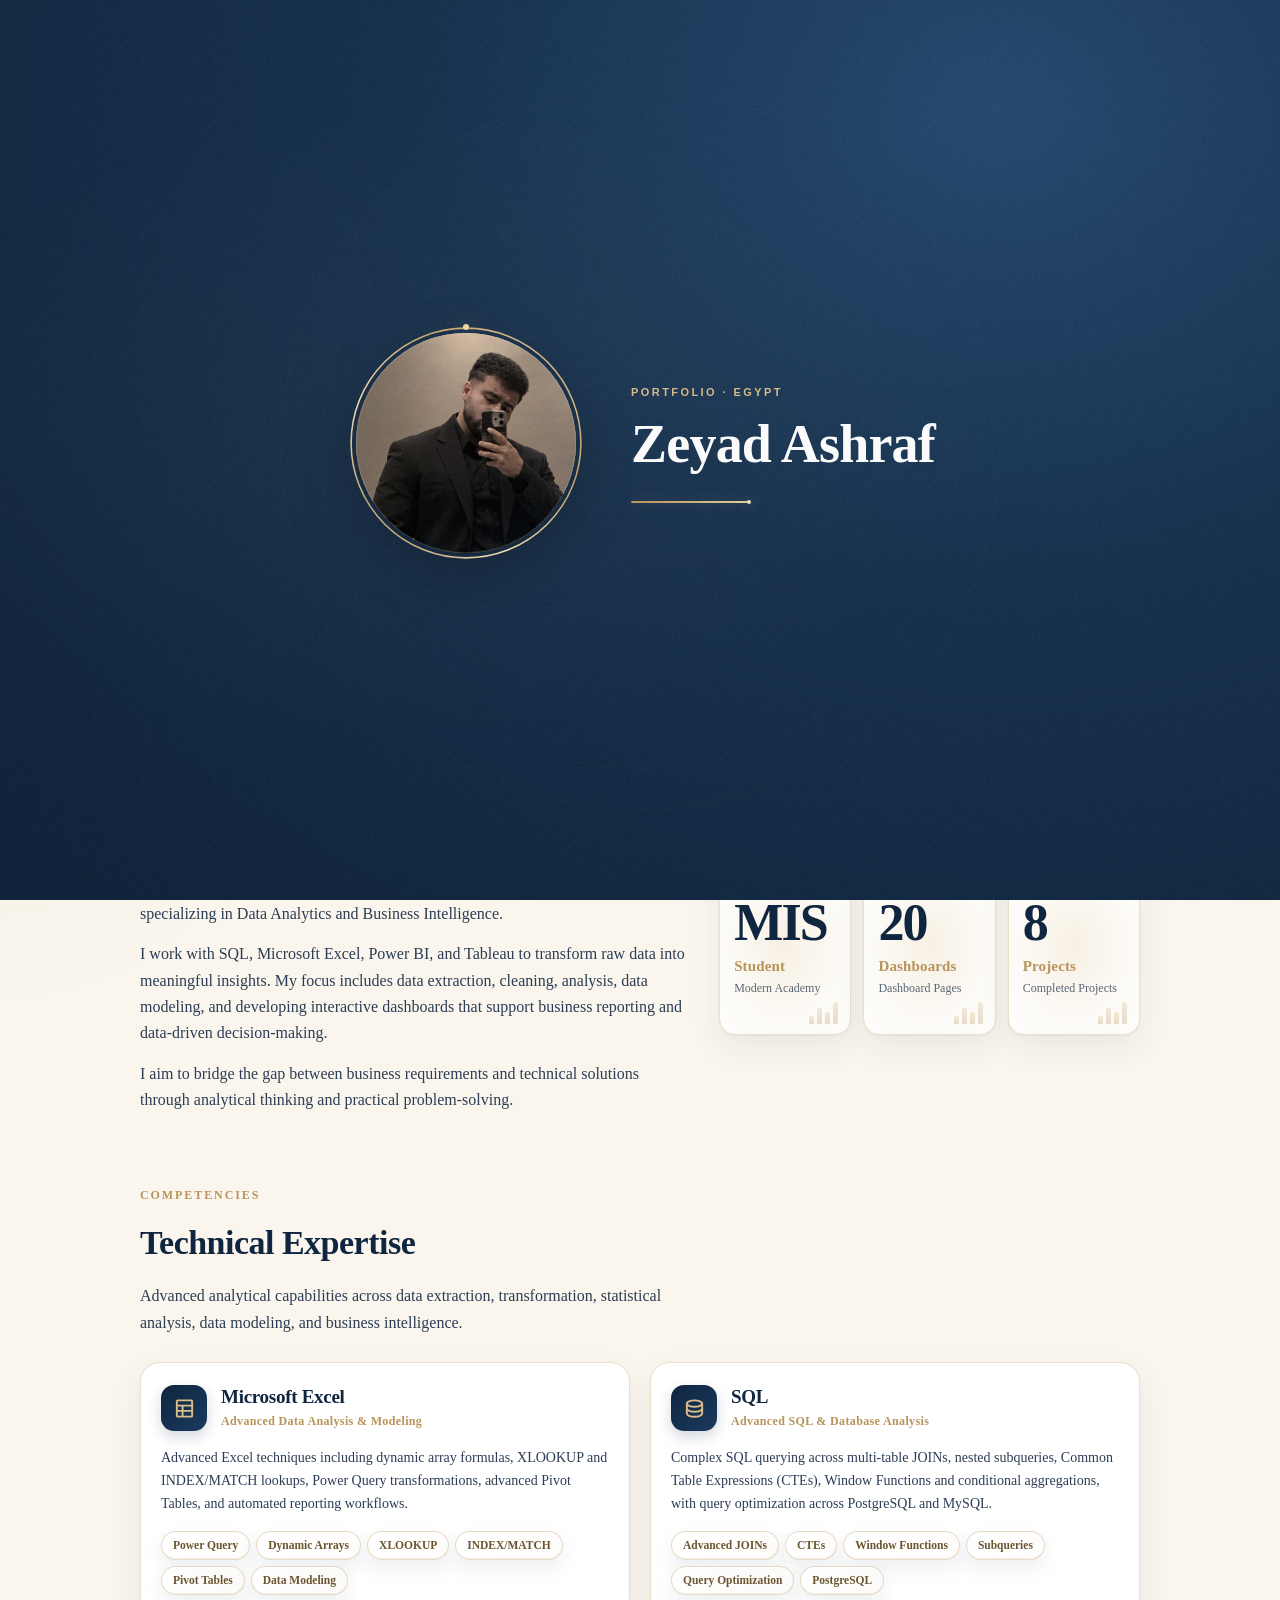
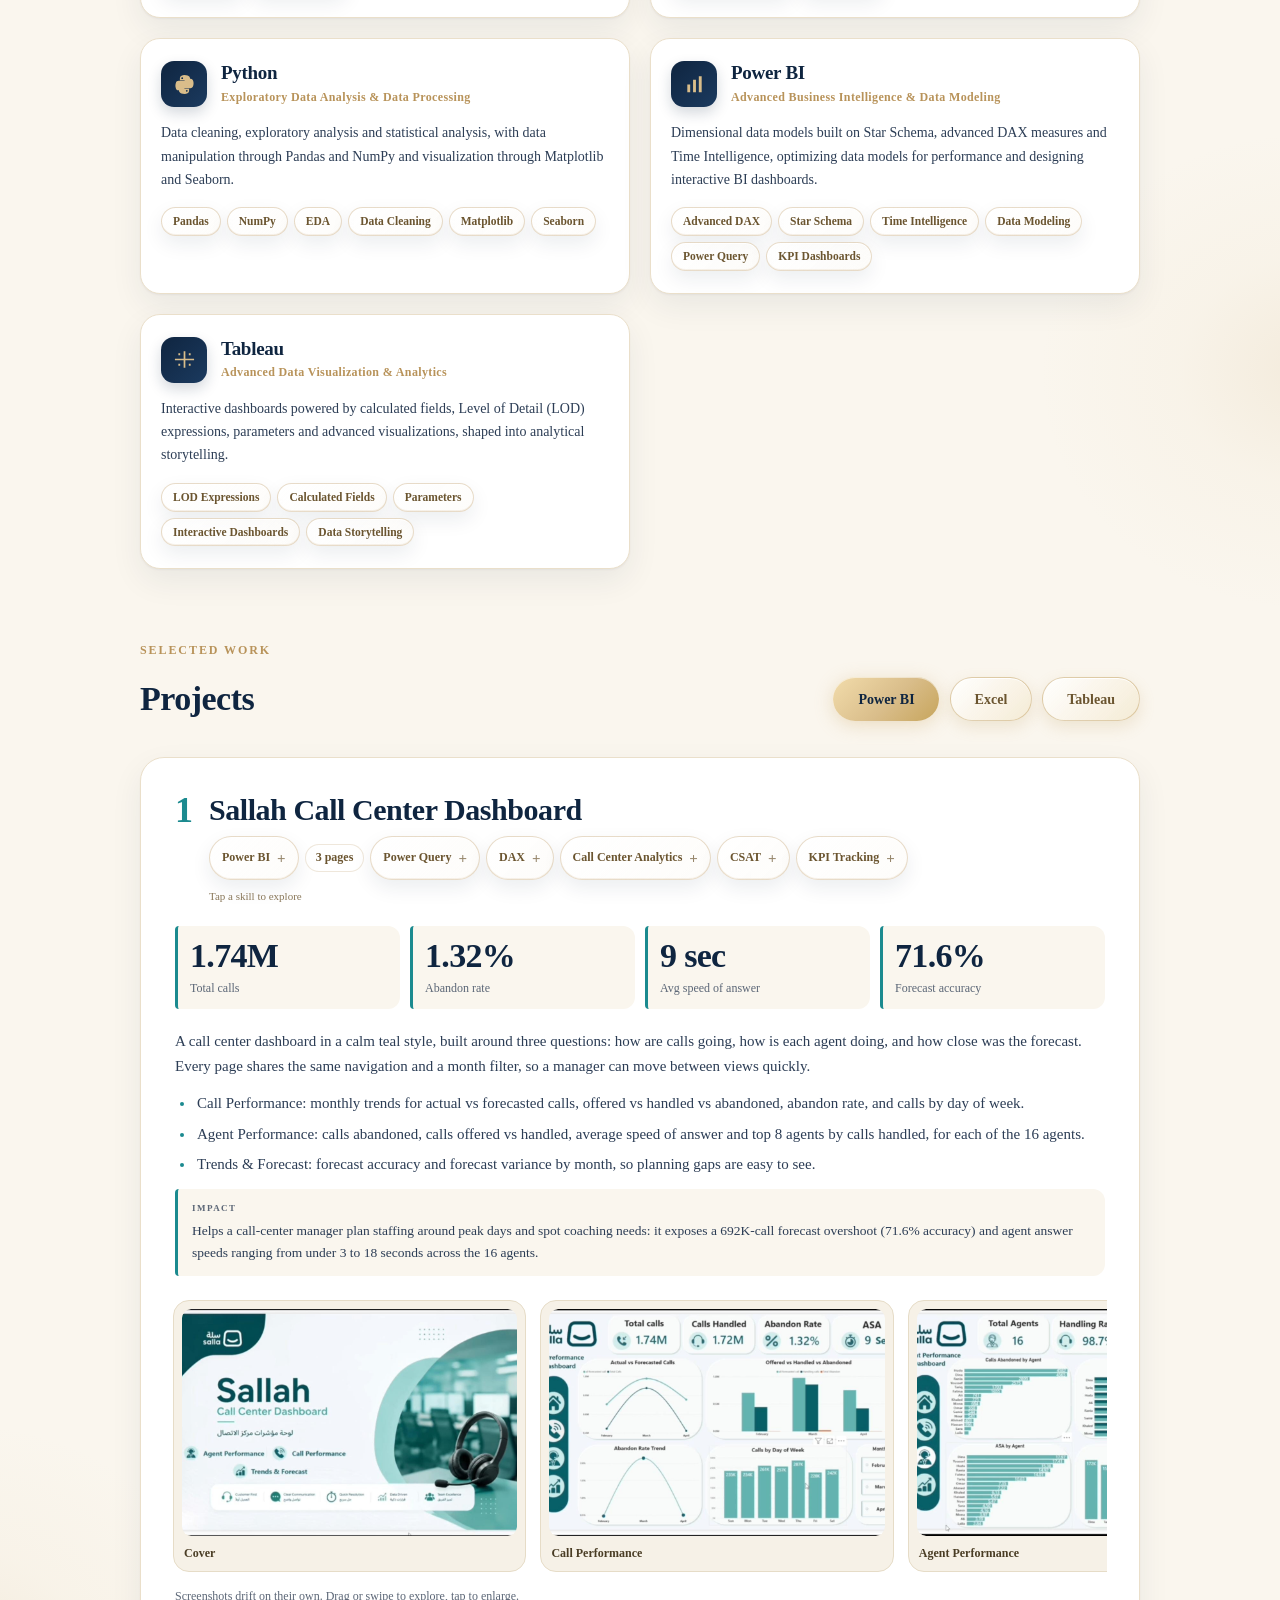
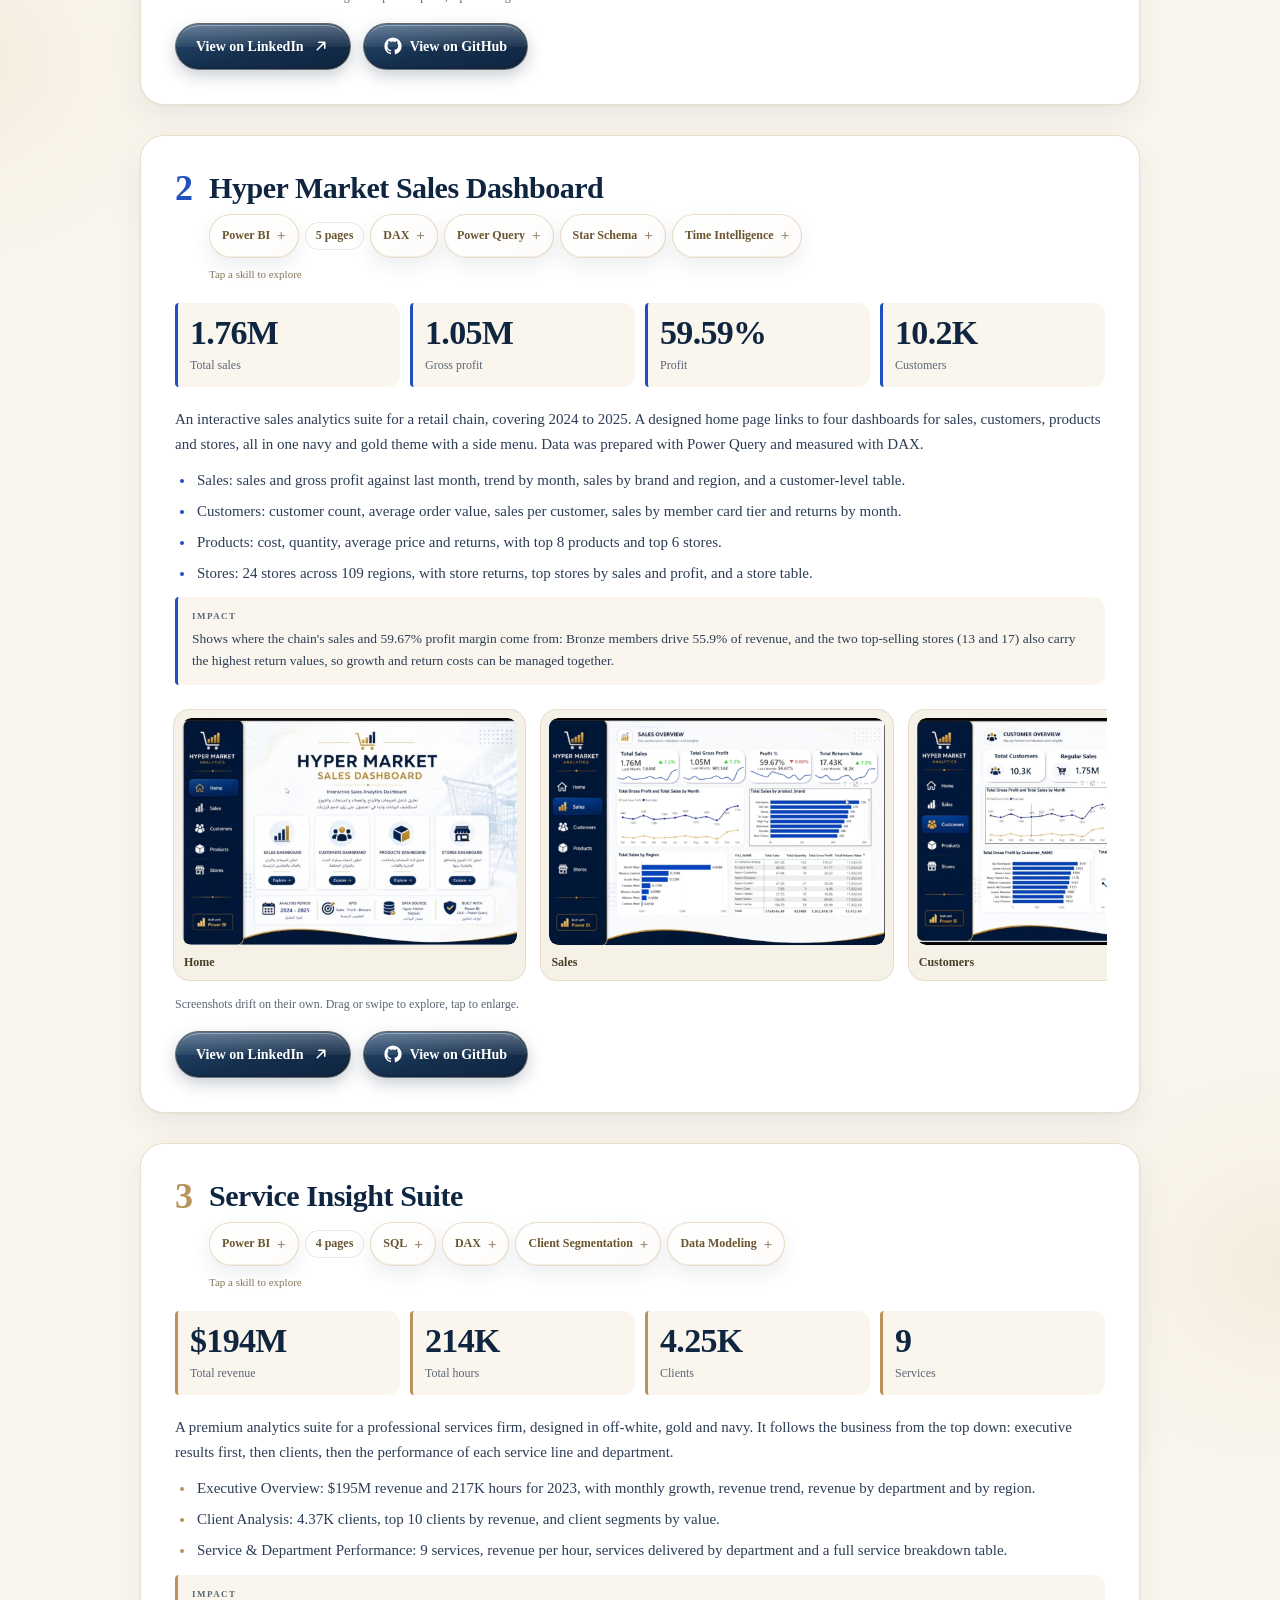
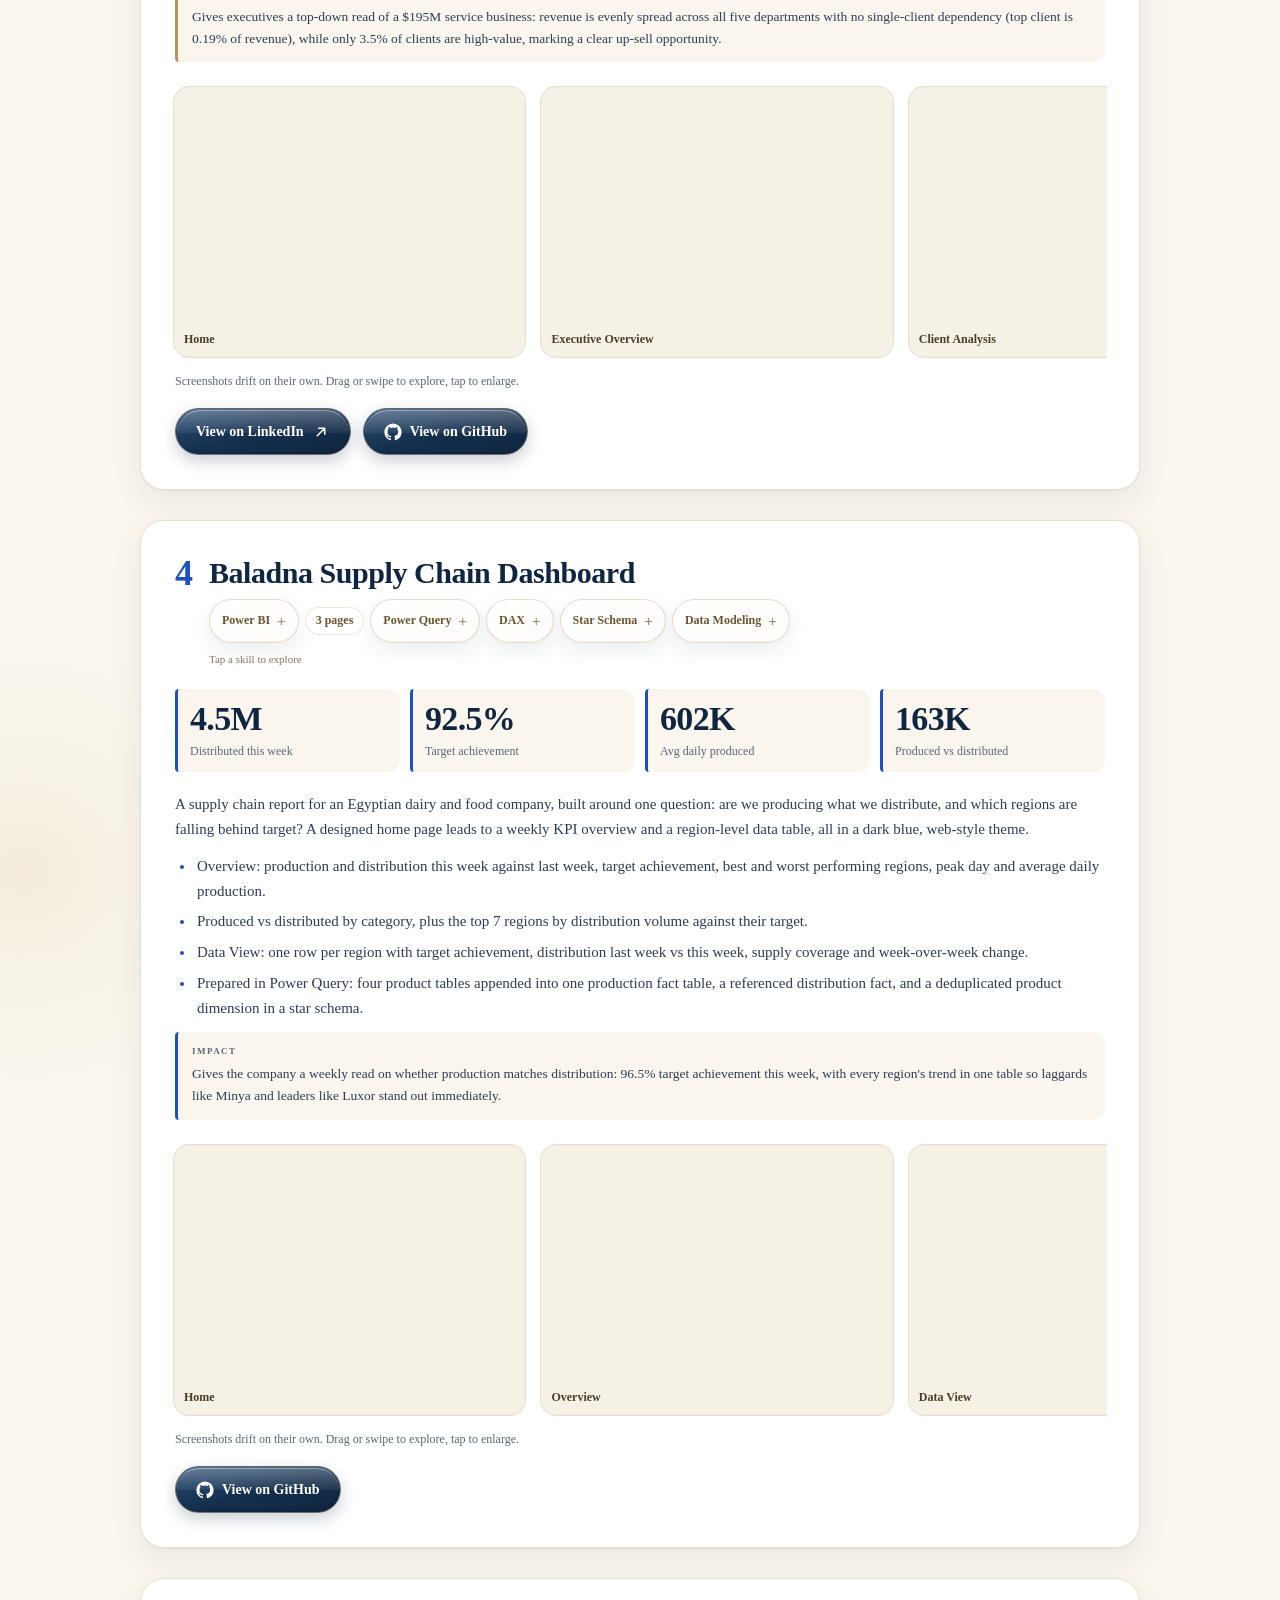
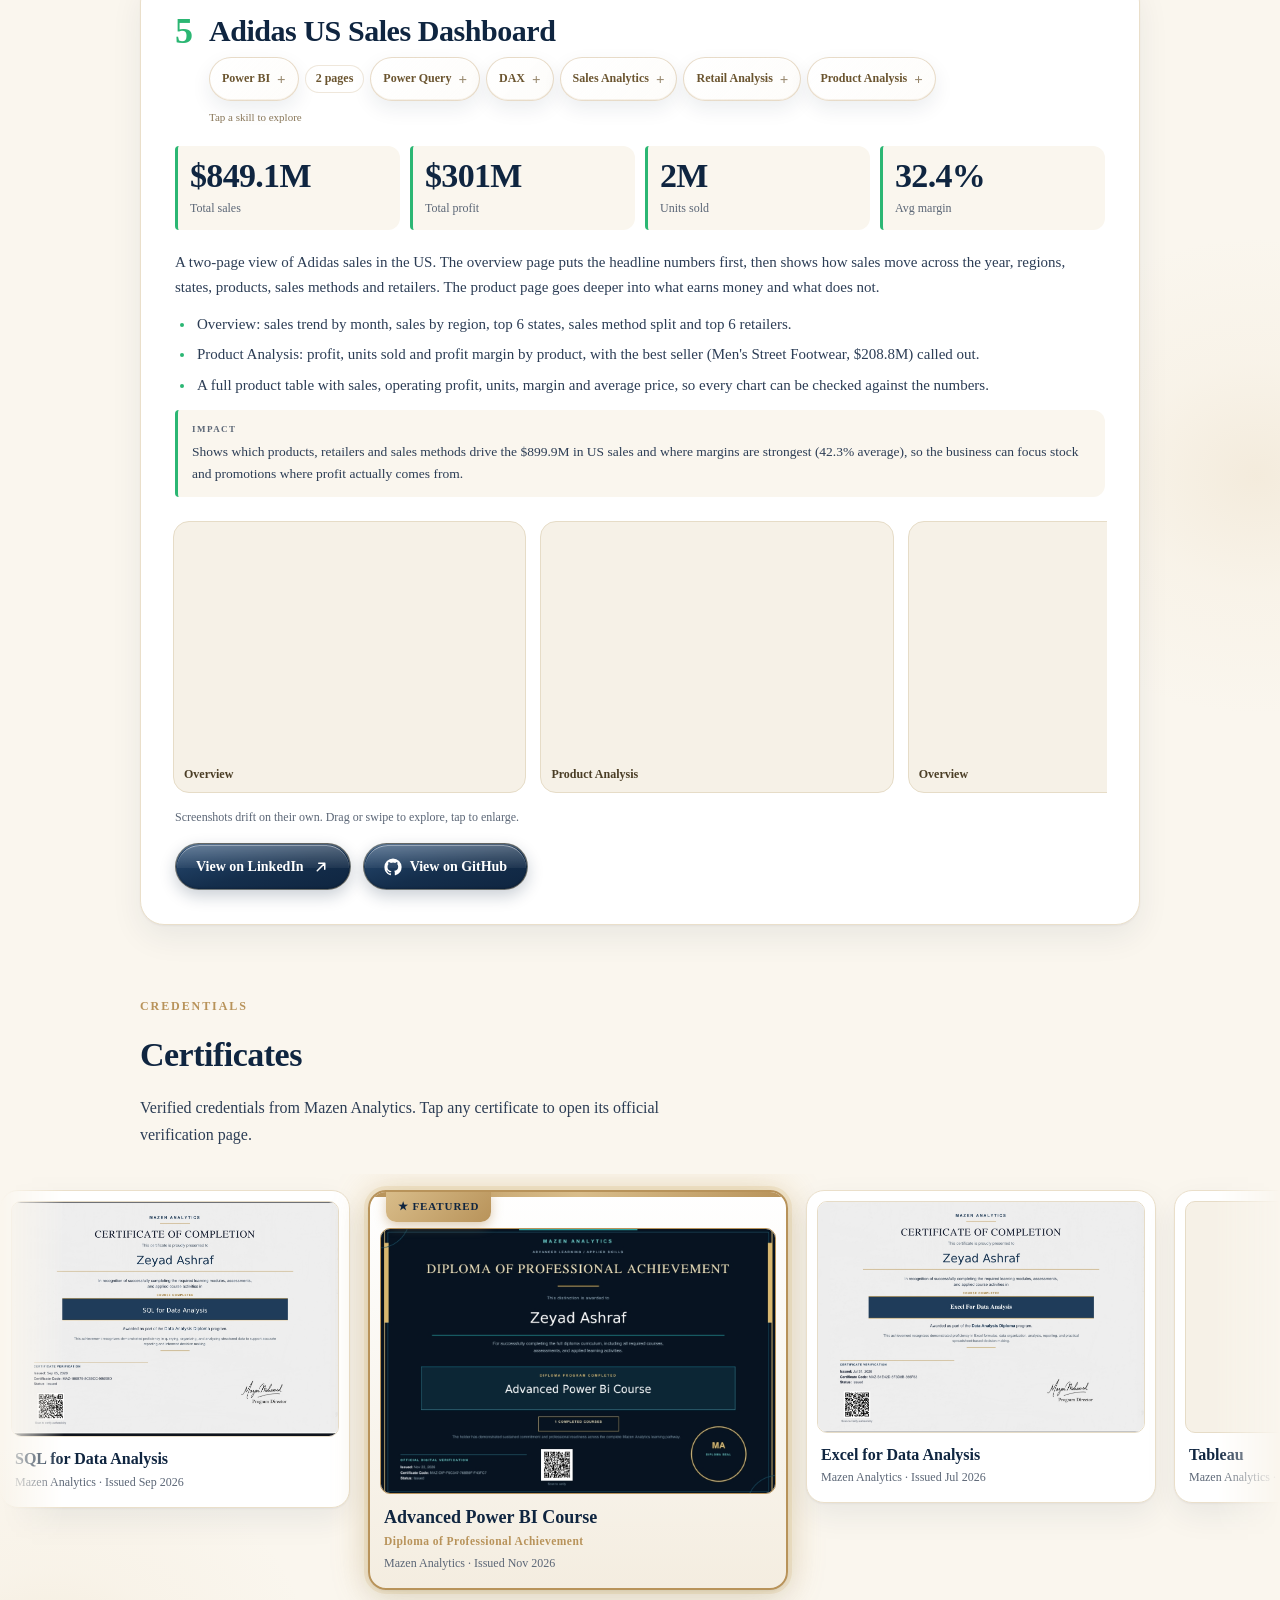
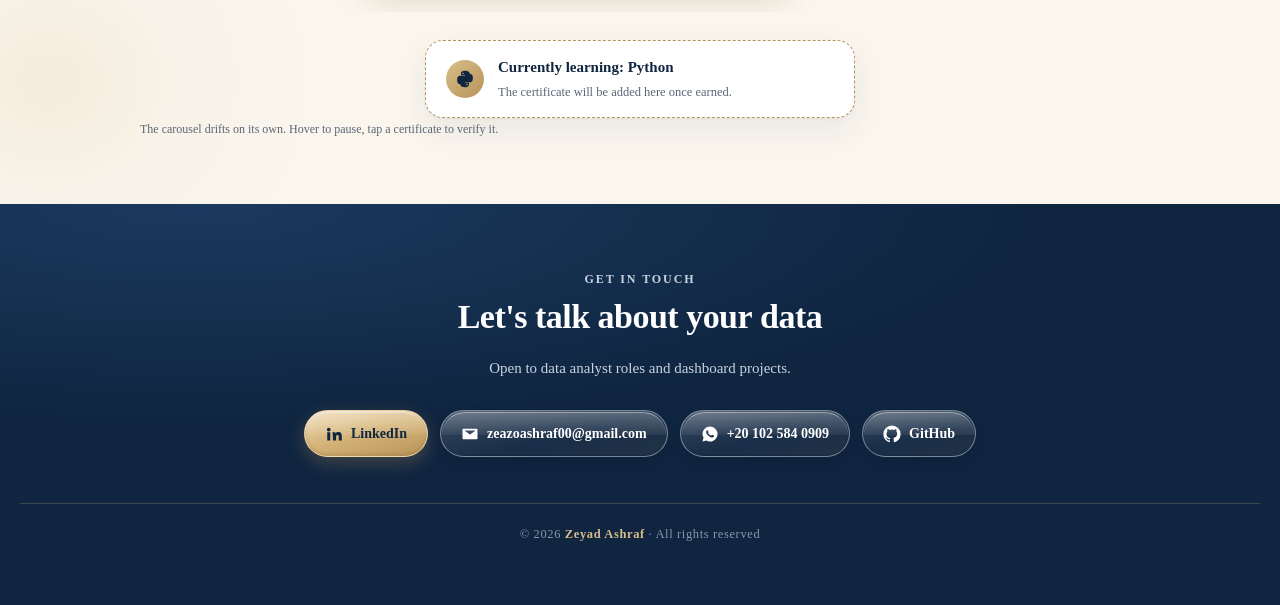
==== index.html @ d50a1f45 "Skill explainers: admin field, plus pre-registered Python skills" ====
<!doctype html><html lang="en"><head><meta charset="UTF-8"><meta name="viewport" content="width=device-width, initial-scale=1.0"><meta name="theme-color" content="#0f2540"><title>Zeyad Ashraf | Data Analyst Portfolio</title>
  <meta property="og:title" content="Zeyad Ashraf | Data Analyst Portfolio">
  <meta property="og:description" content="Explore eight data analytics projects by Zeyad Ashraf across Power BI, Excel and Tableau: Adidas US Sales, Sallah Call Center, Hyper Market Sales, Service Insight Suite, Baladna Supply Chain, MISU Sales, Nexus Sales, and a Tableau Sales Dashboard.">
  <meta property="og:image" content="https://zeyada0.github.io/portfolio/social-preview45.jpg">
  <meta property="og:url" content="https://zeyada0.github.io/portfolio/">
  <meta property="og:type" content="website">
  <meta property="og:image:width" content="1200">
  <meta property="og:image:height" content="627">
  <meta property="og:image:alt" content="Zeyad Ashraf Data Analyst portfolio hero banner">
  <meta name="twitter:card" content="summary_large_image">
  <meta name="twitter:title" content="Zeyad Ashraf | Data Analyst Portfolio">
  <meta name="twitter:description" content="Explore eight data analytics projects by Zeyad Ashraf across Power BI, Excel and Tableau: Adidas US Sales, Sallah Call Center, Hyper Market Sales, Service Insight Suite, Baladna Supply Chain, MISU Sales, Nexus Sales, and a Tableau Sales Dashboard.">
  <meta name="twitter:image" content="https://zeyada0.github.io/portfolio/social-preview45.jpg">
  <meta name="twitter:image:alt" content="Zeyad Ashraf Data Analyst portfolio hero banner">
  <link rel="preconnect" href="https://fonts.googleapis.com"><link rel="preconnect" href="https://fonts.gstatic.com" crossorigin><link rel="stylesheet" href="https://fonts.googleapis.com/css2?family=Cairo:wght@400;600;700;800&display=swap">
  <link rel="icon" type="image/png" sizes="32x32" href="./favicon-32.png">
  <link rel="apple-touch-icon" href="./apple-touch-icon.png">
  <link rel="icon" type="image/svg+xml" href="data:image/svg+xml,%3Csvg%20xmlns%3D'http%3A%2F%2Fwww.w3.org%2F2000%2Fsvg'%20viewBox%3D'0%200%2064%2064'%3E%3Crect%20width%3D'64'%20height%3D'64'%20rx%3D'14'%20fill%3D'%230f2540'%2F%3E%3Ctext%20x%3D'32'%20y%3D'33.5'%20font-family%3D'Georgia,Times%20New%20Roman,serif'%20font-size%3D'27'%20font-weight%3D'700'%20letter-spacing%3D'1.5'%20fill%3D'%23d9bd8a'%20text-anchor%3D'middle'%20dominant-baseline%3D'central'%3EZA%3C%2Ftext%3E%3C%2Fsvg%3E">
  <script type="module">
let x={projects:[],certs:[]};
try{const r=await fetch('./content.json?'+Date.now(),{cache:'no-store'});if(r.ok)x=await r.json()}catch(e){}
const abs=u=>u?new URL(u,document.baseURI).href:u;
x.projects=(x.projects||[]).map(p=>({...p,shots:(p.shots||[]).map(s=>({...s,src:abs(s.src)}))}));
x.certs=(x.certs||[]).map(c=>({...c,img:abs(c.img)}));
x.addPages=x.projects.reduce((a,p)=>a+(parseInt(p.pages)||1),0);
window.__PF_X=x;window.__S=x.site=x.site||{};
await import('./index-ext6.js');
</script>
  <link rel="stylesheet" crossorigin href="./index-CV3w9LnD.css">
</head><body><div id="root"></div></body></html>
---- index-CV3w9LnD.css ----
html,body,#root{margin:0;min-height:100%}body{background:#faf6ee;transition:background .35s ease}body.pf-body-dark{background:#0b1727}@media (prefers-reduced-motion: no-preference){html{scroll-behavior:smooth}}.pf-root{--navy: #0f2540;--navy2: #1b3a5f;--gold: #b8935a;--gold2: #d9bd8a;--cream: #faf6ee;--ink: #0f2540;--mute: #5b6676;--bg: #faf6ee;--card: #ffffff;--line: #eadfca;--text2: #2c3d55;--chipbg: #f4ede0;--chiptext: #6b5530;--metricbg: #faf6ee;--shotbg: #f6f1e7;--shotline: #e6dcc7;--shotlabel: #4a3d25;--navline: #e0d2b6;--navbg: rgba(250, 246, 238, .82);--shadow-card: 0 1px 2px rgba(15,37,64,.05), 0 12px 32px rgba(15,37,64,.07);--shadow-card-hover: 0 2px 4px rgba(15,37,64,.06), 0 22px 48px rgba(15,37,64,.13);--ease: cubic-bezier(.16, 1, .3, 1);--spring: cubic-bezier(.34, 1.45, .5, 1);background:var(--bg);color:var(--ink);font-size:15px;line-height:1.65;overflow-x:clip;transition:background .35s ease,color .35s ease}.pf-root.pf-dark{--ink: #eef2f8;--mute: #93a1b5;--bg: #0b1727;--card: #13263f;--line: #24364f;--text2: #c9d3e1;--chipbg: #1d3252;--chiptext: #d9bd8a;--metricbg: #10223a;--shotbg: #10223a;--shotline: #24364f;--shotlabel: #d9bd8a;--navline: #33507a;--navbg: rgba(11, 23, 39, .82);--shadow-card: 0 1px 2px rgba(0,0,0,.3), 0 12px 32px rgba(0,0,0,.35);--shadow-card-hover: 0 2px 4px rgba(0,0,0,.35), 0 22px 48px rgba(0,0,0,.5)}.pf-root *{box-sizing:border-box}.pf-root h1,.pf-root h2,.pf-root h3{font-family:Georgia,Times New Roman,serif;font-weight:700;letter-spacing:-.015em;margin:0;text-wrap:balance}.pf-icon{width:18px;height:18px;flex:none}.pf-progress{position:fixed;top:0;left:0;right:0;height:3px;z-index:60;background:transparent;pointer-events:none}.pf-progress i{display:block;height:100%;background:linear-gradient(90deg,var(--gold),var(--gold2));transform-origin:0 50%;transform:scaleX(0);box-shadow:0 0 8px #d9bd8a8c}.pf-js .pf-reveal{opacity:0;transform:translateY(24px) scale(.985);transition:opacity .72s var(--ease),transform .72s var(--ease)}.pf-js .pf-reveal.is-in{opacity:1;transform:none}@media (prefers-reduced-motion: reduce){.pf-js .pf-reveal{opacity:1;transform:none;transition:none}.pf-js .pf-hero-in{animation:none!important;opacity:1!important;transform:none!important}.pf-js .pf-hero-bars i{animation:none!important}}.pf-hero{position:relative;background:radial-gradient(120% 90% at 85% 0%,#24496f 0%,var(--navy) 60%);color:#fff;padding:72px 24px 64px;overflow:hidden}.pf-hero-glow{position:absolute;inset:-40% -20% auto -20%;height:120%;background:radial-gradient(45% 45% at 78% 22%,rgba(217,189,138,.22),transparent 70%);pointer-events:none;transform:translate3d(calc(var(--px, 0px) * -1.6),calc(var(--py, 0px) * -1.6),0);transition:transform .6s var(--ease)}.pf-hero-inner{position:relative;max-width:1040px;margin:0 auto;display:grid;gap:44px}.pf-hero-copy{min-width:0}.pf-hero-visual{position:relative;min-width:0}.pf-hero-visual-par{transform:translate3d(var(--px, 0px),var(--py, 0px),0);transition:transform .5s var(--ease)}.pf-brand{position:absolute;top:22px;left:24px;z-index:3;display:flex;align-items:center;gap:14px;margin:0}.pf-brand b{font-family:Georgia,Times New Roman,serif;font-size:26px;font-weight:700;letter-spacing:.03em;color:var(--gold2);text-shadow:0 0 18px rgba(217,189,138,.35)}.pf-brand i{display:block;width:1px;height:26px;background:#ffffff52}.pf-brand span{text-transform:uppercase;letter-spacing:.34em;font-size:12px;font-weight:600;color:#ffffffd1}.pf-hero-bars{position:absolute;right:0;bottom:0;display:flex;align-items:flex-end;gap:10px;padding:0 20px;opacity:.22;pointer-events:none}.pf-hero-bars i{display:block;width:22px;border-radius:6px 6px 0 0;background:linear-gradient(var(--gold2),var(--gold));transform-origin:bottom}.pf-js .pf-loaded .pf-hero-bars i{animation:pf-bar-in 1.1s var(--ease) both}.pf-hero-bars i:nth-child(1){height:60px;animation-delay:.15s}.pf-hero-bars i:nth-child(2){height:110px;animation-delay:.25s}.pf-hero-bars i:nth-child(3){height:85px;animation-delay:.35s}.pf-hero-bars i:nth-child(4){height:150px;animation-delay:.45s}.pf-hero-bars i:nth-child(5){height:125px;animation-delay:.55s}.pf-hero-bars i:nth-child(6){height:190px;animation-delay:.65s}@keyframes pf-bar-in{0%{transform:scaleY(0)}to{transform:scaleY(1)}}.pf-js .pf-hero-in{opacity:0;transform:translateY(18px)}.pf-js .pf-loaded .pf-hero-in{animation:pf-rise .8s var(--ease) forwards}@keyframes pf-rise{to{opacity:1;transform:none}}.pf-theme-toggle{position:absolute;top:18px;right:18px;z-index:3;display:inline-flex;align-items:center;justify-content:center;width:46px;height:46px;border-radius:999px;border:1px solid rgba(255,255,255,.35);background:#ffffff14;color:#fff;cursor:pointer;font:inherit;backdrop-filter:blur(6px);-webkit-backdrop-filter:blur(6px);transition:background .25s var(--ease),transform .35s var(--spring),border-color .25s var(--ease),box-shadow .25s var(--ease)}.pf-theme-toggle:hover{background:#ffffff2e;transform:translateY(-2px);box-shadow:0 8px 20px #00000040}.pf-theme-toggle:active{transform:translateY(0) scale(.94)}.pf-toggle-icons{display:inline-flex;animation:pf-swap .45s var(--ease)}@keyframes pf-swap{0%{opacity:0;transform:rotate(-100deg) scale(.4)}to{opacity:1;transform:none}}.pf-eyebrow{position:relative;display:inline-block;color:var(--gold2);text-transform:uppercase;letter-spacing:.18em;font-size:12px;font-weight:600;margin:0 0 16px;padding-bottom:10px}.pf-eyebrow:after{content:"";position:absolute;left:0;bottom:0;width:58px;height:2px;border-radius:2px;background:linear-gradient(90deg,var(--gold2),transparent)}.pf-hero h1{font-size:clamp(42px,10vw,52px);line-height:1.06}.pf-otw{display:inline-flex;align-items:center;gap:8px;width:fit-content;margin:4px 0 10px;padding:7px 15px;border-radius:999px;background:linear-gradient(165deg,#ffffff29,#ffffff0b 55%,#d9bd8a17);border:1px solid rgba(225,233,245,.46);box-shadow:inset 0 1px #ffffff2e,inset 0 -1px 1px #00000024,0 5px 14px #0000001f;color:#fff;font-size:12.5px;font-weight:600;letter-spacing:.03em}.pf-otw-dot{width:8px;height:8px;border-radius:50%;background:#34d399;animation:pf-otw-pulse 2s ease-out infinite}@keyframes pf-otw-pulse{0%{box-shadow:0 0 #34d3998c}70%{box-shadow:0 0 0 8px #34d39900}to{box-shadow:0 0 #34d39900}}@media (max-width: 719px){.pf-otw{margin-top:14px}}@media (prefers-reduced-motion: reduce){.pf-otw-dot{animation:none}}.pf-role{font-size:21px;color:var(--gold2);margin:10px 0 0}.pf-role:after{content:"";display:block;width:56px;height:2px;margin-top:18px;border-radius:2px;background:linear-gradient(90deg,var(--gold2),transparent)}.pf-tagline{max-width:560px;margin:18px 0 0;color:#d6deea;font-size:17px}.pf-actions{display:flex;flex-wrap:wrap;gap:12px;margin-top:30px}.pf-btn{position:relative;display:inline-flex;align-items:center;justify-content:center;gap:8px;min-height:46px;padding:11px 20px;border-radius:999px;font-weight:600;font-size:14px;text-decoration:none;border:1px solid transparent;overflow:hidden;overflow-wrap:anywhere;transition:transform .45s cubic-bezier(.2,.9,.3,1.35),box-shadow .25s var(--ease),background .25s var(--ease),border-color .25s var(--ease),color .25s var(--ease)}.pf-btn:after{content:"";position:absolute;top:0;left:-80%;width:45%;height:100%;background:linear-gradient(105deg,transparent,rgba(255,255,255,.35),transparent);transform:skew(-20deg);transition:left .55s var(--ease);pointer-events:none}.pf-btn:hover:after{left:130%}.pf-btn:hover{transform:translateY(-2px)}.pf-btn:active{transform:translateY(0) scale(.97);transition-duration:.08s}.pf-btn:focus-visible{outline:2px solid var(--gold2);outline-offset:3px}.pf-btn .pf-icon{transition:transform .25s var(--ease)}.pf-btn:hover .pf-icon{transform:translate(1px)}.pf-btn-gold{background:linear-gradient(135deg,var(--gold2),var(--gold));color:var(--navy);box-shadow:0 6px 18px #b8935a59}.pf-btn-gold:hover{box-shadow:0 10px 26px #b8935a73}.pf-btn-line{border-color:#ffffff61;color:#fff;background:#ffffff0a}.pf-btn-line:hover{background:#ffffff1f;border-color:#fff9}.pf-btn-solid{background:var(--navy);color:#fff;margin-top:4px;box-shadow:0 6px 16px #0f254038}.pf-btn-solid:hover{background:var(--navy2);box-shadow:0 10px 24px #0f25404d}.pf-dark .pf-btn-solid{background:linear-gradient(135deg,var(--gold2),var(--gold));color:var(--navy);box-shadow:0 6px 18px #b8935a4d}.pf-dark .pf-btn-solid:hover{box-shadow:0 10px 26px #b8935a6b}.pf-pre{position:fixed;top:0;right:0;bottom:0;left:0;z-index:200;display:flex;align-items:center;justify-content:center;background:radial-gradient(120% 90% at 85% 0%,#24496f,#0f2540 60%);color:#fff;transition:transform .62s cubic-bezier(.7,0,.3,1)}.pf-pre-out{transform:translateY(-100%)}.pf-pre-inner{text-align:center;padding:0 24px}.pf-pre-out .pf-pre-inner{animation:pf-pre-inner-out .38s ease forwards}@keyframes pf-pre-inner-out{to{opacity:0;transform:translateY(-14px)}}.pf-pre-eyebrow{color:var(--gold2);text-transform:uppercase;letter-spacing:.22em;font-size:11px;font-weight:600;margin:0;animation:pf-pre-fade .6s ease .1s both}@keyframes pf-pre-fade{0%{opacity:0}to{opacity:1}}.pf-pre-name{font-family:Georgia,Times New Roman,serif;font-weight:700;letter-spacing:-.015em;font-size:clamp(34px,8vw,54px);margin:12px 0 0}.pf-pre-name span{display:inline-block;opacity:0;transform:translateY(16px);animation:pf-pre-letter .55s var(--ease) forwards}@keyframes pf-pre-letter{to{opacity:1;transform:none}}.pf-pre-line{display:block;width:120px;height:2px;margin:20px auto 0;border-radius:2px;background:linear-gradient(90deg,var(--gold),var(--gold2));box-shadow:0 0 12px #d9bd8a80;transform:scaleX(0);transform-origin:0 50%;animation:pf-pre-line .8s .45s var(--ease) forwards}@keyframes pf-pre-line{to{transform:scaleX(1)}}@media (prefers-reduced-motion: reduce){.pf-pre{display:none}}.pf-sr-only{position:absolute;width:1px;height:1px;padding:0;margin:-1px;overflow:hidden;clip:rect(0 0 0 0);white-space:nowrap;border:0}.pf-typed{white-space:nowrap}.pf-caret{display:inline-block;width:2px;height:.95em;margin-left:4px;vertical-align:-.1em;background:var(--gold2);animation:pf-caret 1.05s steps(2,start) infinite}@keyframes pf-caret{50%{opacity:0}}@media (prefers-reduced-motion: reduce){.pf-caret{animation:none}}.pf-scroll-cue{position:absolute;left:50%;bottom:16px;transform:translate(-50%);display:flex;flex-direction:column;align-items:center;gap:8px;color:var(--gold2);font-size:10px;font-weight:600;letter-spacing:.24em;text-transform:uppercase;opacity:.8;transition:opacity .4s ease;pointer-events:none}.pf-scroll-cue.is-hidden{opacity:0}.pf-scroll-cue i{display:block;width:2px;height:30px;border-radius:2px;transform-origin:top;background:linear-gradient(var(--gold2),transparent);animation:pf-cue 1.9s var(--ease) infinite}@keyframes pf-cue{0%{transform:scaleY(0);transform-origin:top}45%{transform:scaleY(1);transform-origin:top}55%{transform:scaleY(1);transform-origin:bottom}to{transform:scaleY(0);transform-origin:bottom}}@media (prefers-reduced-motion: reduce){.pf-scroll-cue i{animation:none}}@media (max-width: 719px){.pf-scroll-cue{display:none}}.pf-laptop-wrap{position:relative;width:min(460px,100%);margin:0 auto;padding:22px 4px 40px}.pf-laptop{position:relative;z-index:1;animation:pf-laptop-float 7s ease-in-out infinite}@keyframes pf-laptop-float{0%,to{transform:translateY(0)}50%{transform:translateY(-12px)}}.pf-laptop:before{content:"";position:absolute;top:-16%;right:-20%;bottom:-16%;left:-20%;pointer-events:none;background:radial-gradient(48% 48% at 58% 42%,rgba(217,189,138,.3),transparent 70%);animation:pf-glow-pulse 5.5s ease-in-out infinite}@keyframes pf-glow-pulse{0%,to{opacity:.75}50%{opacity:1}}.pf-laptop-screen{position:relative;aspect-ratio:16 / 10.4;display:flex;flex-direction:column;border:3px solid #274264;border-bottom:0;border-radius:14px 14px 0 0;overflow:hidden;background:linear-gradient(160deg,#12294a,#0b1a30 72%);box-shadow:0 26px 60px #00000080,inset 0 0 0 1px #ffffff0d}.pf-laptop-chrome{position:absolute;top:8px;left:12px;display:flex;gap:5px}.pf-laptop-chrome i{width:7px;height:7px;border-radius:50%;background:#ffffff38}.pf-laptop-dash{flex:1;display:flex;flex-direction:column;gap:6%;padding:12% 7% 8%}.pf-lc-line{display:block;width:100%;height:46%}.pf-lc-stroke{fill:none;stroke:var(--gold2);stroke-width:2.5;stroke-linecap:round;stroke-linejoin:round;stroke-dasharray:470;stroke-dashoffset:470;filter:drop-shadow(0 0 6px rgba(217,189,138,.55));animation:pf-lc-draw 6.5s var(--ease) infinite}@keyframes pf-lc-draw{0%{stroke-dashoffset:470;opacity:1}52%{stroke-dashoffset:0;opacity:1}82%{stroke-dashoffset:0;opacity:1}90%{stroke-dashoffset:0;opacity:0}91%{stroke-dashoffset:470;opacity:0}to{stroke-dashoffset:470;opacity:1}}.pf-lc-area{fill:url(#pfLcGrad);animation:pf-lc-area 6.5s ease infinite}@keyframes pf-lc-area{0%,30%{opacity:0}55%,82%{opacity:.5}90%,to{opacity:0}}.pf-lc-dot{fill:#fff;stroke:var(--gold2);stroke-width:2;opacity:0;filter:drop-shadow(0 0 5px rgba(217,189,138,.8));animation:pf-lc-dot 6.5s ease infinite}@keyframes pf-lc-dot{0%,28%{opacity:0}40%,82%{opacity:1}90%,to{opacity:0}}.pf-lc-bottom{flex:1;display:flex;align-items:stretch;gap:7%;min-height:0}.pf-lc-bars{flex:1.25;display:flex;align-items:flex-end;gap:7%}.pf-lc-bars i{flex:1;border-radius:3px 3px 0 0;background:linear-gradient(#7ea6f7,#406fd2);transform-origin:bottom;animation:pf-lc-bar 4.8s ease-in-out infinite}.pf-lc-bars i:nth-child(2n){background:linear-gradient(var(--gold2),var(--gold))}.pf-lc-bars i:nth-child(1){height:45%;animation-delay:0s}.pf-lc-bars i:nth-child(2){height:70%;animation-delay:-.7s}.pf-lc-bars i:nth-child(3){height:55%;animation-delay:-1.4s}.pf-lc-bars i:nth-child(4){height:88%;animation-delay:-2.1s}.pf-lc-bars i:nth-child(5){height:64%;animation-delay:-2.8s}.pf-lc-bars i:nth-child(6){height:96%;animation-delay:-3.5s}@keyframes pf-lc-bar{0%,to{transform:scaleY(.55)}50%{transform:scaleY(1)}}.pf-lc-donut{width:24%;height:auto;flex:none;align-self:center}.pf-lc-donut-spin{transform-origin:50% 50%;animation:pf-lc-spin 13s linear infinite}@keyframes pf-lc-spin{to{transform:rotate(360deg)}}.pf-lc-lines{flex:1;display:flex;flex-direction:column;justify-content:center;gap:8px}.pf-lc-lines i{display:block;height:6px;border-radius:3px;background:#ffffff24;animation:pf-lc-linepulse 3.8s ease-in-out infinite}.pf-lc-lines i:nth-child(1){width:82%}.pf-lc-lines i:nth-child(2){width:58%;animation-delay:-.9s}.pf-lc-lines i:nth-child(3){width:72%;animation-delay:-1.8s}.pf-lc-lines i:nth-child(4){width:44%;animation-delay:-2.7s}@keyframes pf-lc-linepulse{0%,to{opacity:.45}50%{opacity:1}}.pf-laptop-base{position:relative;width:112%;margin-left:-6%;height:15px;border-radius:0 0 13px 13px;background:linear-gradient(#2e4a70,#16294a);box-shadow:0 16px 28px #00000073}.pf-laptop-notch{position:absolute;top:0;left:50%;transform:translate(-50%);width:14%;height:5px;border-radius:0 0 8px 8px;background:#00000059}.pf-laptop-shadow{position:absolute;left:6%;right:6%;bottom:-26px;height:18px;border-radius:50%;background:radial-gradient(50% 50% at 50% 50%,rgba(0,0,0,.5),transparent 70%);filter:blur(4px);animation:pf-laptop-shadow 7s ease-in-out infinite}@keyframes pf-laptop-shadow{0%,to{transform:scaleX(1);opacity:.8}50%{transform:scaleX(.88);opacity:.55}}.pf-laptop-arc{position:absolute;top:-6%;right:-8%;bottom:-6%;left:-8%;width:116%;height:auto;color:#d9bd8a80;pointer-events:none}.pf-arc-dot{fill:var(--gold2);filter:drop-shadow(0 0 8px rgba(217,189,138,.9));animation:pf-orb-float 6s ease-in-out infinite}.pf-arc-dot-2{animation-delay:-3s}.pf-orb{position:absolute;border-radius:50%;pointer-events:none;background:radial-gradient(circle,#d9bd8ad9,#d9bd8a00 68%);animation:pf-orb-float 9s ease-in-out infinite}.pf-orb-1{width:16px;height:16px;top:4%;right:6%}.pf-orb-2{width:10px;height:10px;bottom:22%;left:0;animation-delay:-3s}.pf-orb-3{width:7px;height:7px;top:34%;left:10%;animation-delay:-6s}@keyframes pf-orb-float{0%,to{transform:translate(0);opacity:.85}50%{transform:translate(9px,-15px);opacity:.35}}@media (prefers-reduced-motion: reduce){.pf-laptop,.pf-laptop:before,.pf-laptop-shadow,.pf-lc-stroke,.pf-lc-area,.pf-lc-dot,.pf-lc-bars i,.pf-lc-donut-spin,.pf-lc-lines i,.pf-orb,.pf-arc-dot{animation:none!important}.pf-lc-stroke{stroke-dashoffset:0}.pf-lc-area{opacity:.35}.pf-lc-dot{opacity:1}.pf-lc-bars i{transform:none}.pf-hero-visual-par,.pf-hero-glow{transform:none!important}}@media (max-width: 719px){.pf-laptop-wrap{width:min(400px,94%);padding-top:10px}.pf-brand{top:18px;left:20px}}.pf-root{--glass-top: rgba(255,255,255,.62);--glass-bot: rgba(250,246,238,.46);--glass-ink: #0f2540;--glass-ink-on: #0f2540;--glass-hi: rgba(255,255,255,.9);--glass-hi-soft: rgba(255,255,255,.5);--glass-warm: rgba(184,147,90,.26);--glass-ring: rgba(255,255,255,.55);--glass-shadow: 0 10px 30px rgba(15,37,64,.13), 0 2px 8px rgba(15,37,64,.08);--glass-shadow-stuck: 0 16px 40px rgba(15,37,64,.2), 0 3px 10px rgba(15,37,64,.12);--lens-bg: linear-gradient(180deg, rgba(255,255,255,.92), rgba(255,255,255,.55));--lens-ring: rgba(184,147,90,.38);--lens-glow: rgba(184,147,90,.28)}.pf-root.pf-dark{--glass-top: rgba(40,66,104,.5);--glass-bot: rgba(14,28,48,.42);--glass-ink: #c9d3e1;--glass-ink-on: #f3dcae;--glass-hi: rgba(255,255,255,.34);--glass-hi-soft: rgba(255,255,255,.14);--glass-warm: rgba(217,189,138,.2);--glass-ring: rgba(255,255,255,.16);--glass-shadow: 0 12px 34px rgba(0,0,0,.45), 0 2px 8px rgba(0,0,0,.3);--glass-shadow-stuck: 0 18px 44px rgba(0,0,0,.6), 0 3px 10px rgba(0,0,0,.4);--lens-bg: linear-gradient(180deg, rgba(255,255,255,.28), rgba(255,255,255,.09));--lens-ring: rgba(217,189,138,.45);--lens-glow: rgba(217,189,138,.22)}.pf-nav{position:sticky;top:14px;z-index:50;display:flex;justify-content:center;align-items:center;gap:2px;flex-wrap:wrap;width:fit-content;max-width:calc(100% - 16px);margin:14px auto;padding:6px;border-radius:999px;isolation:isolate;background:linear-gradient(180deg,var(--glass-top),var(--glass-bot));-webkit-backdrop-filter:blur(22px) saturate(190%) brightness(1.12);backdrop-filter:blur(22px) saturate(190%) brightness(1.12);box-shadow:inset 0 0 0 1px var(--glass-ring),inset 0 1.5px 0 var(--glass-hi),inset 0 -1px 0 var(--glass-hi-soft),inset 0 14px 18px -12px var(--glass-hi-soft),inset 0 -14px 18px -12px var(--glass-warm),var(--glass-shadow);transition:box-shadow .45s var(--ease),background .35s ease,transform .45s var(--ease)}.pf-nav-stuck{box-shadow:inset 0 0 0 1px var(--glass-ring),inset 0 1.5px 0 var(--glass-hi),inset 0 -1px 0 var(--glass-hi-soft),inset 0 14px 18px -12px var(--glass-hi-soft),inset 0 -14px 18px -12px var(--glass-warm),var(--glass-shadow-stuck)}.pf-nav:before{content:"";position:absolute;top:0;right:0;bottom:0;left:0;z-index:0;border-radius:inherit;pointer-events:none;background:linear-gradient(112deg,#ffffff80,#fff0 26%,#fff0 68%,#ffffff47) 0 0 / 160% 100% no-repeat;opacity:.75;transition:background-position 1.1s var(--ease),opacity .5s ease}.pf-dark .pf-nav:before{opacity:.45}.pf-nav:hover:before{background-position:100% 0;opacity:1}.pf-nav a{position:relative;z-index:1;display:inline-flex;align-items:center;justify-content:center;min-height:40px;padding:6px 14px;border-radius:999px;color:var(--glass-ink);font-weight:600;font-size:13px;text-decoration:none;text-shadow:0 1px 0 rgba(255,255,255,.28);transition:color .25s var(--ease),transform .3s var(--spring)}.pf-dark .pf-nav a{text-shadow:0 1px 2px rgba(0,0,0,.35)}.pf-nav a:hover,.pf-nav a.is-active{color:var(--glass-ink-on)}.pf-nav a:active{transform:scale(.96)}.pf-nav a:focus-visible{outline:2px solid var(--gold2);outline-offset:1px}@media (max-width: 719px){.pf-nav{flex-wrap:nowrap;gap:1px;padding:5px;top:10px;margin:10px auto;max-width:calc(100% - 12px)}.pf-nav a{min-height:38px;padding:6px 7px;font-size:12px}.pf-nav a:nth-of-type(n+3):nth-of-type(-n+6){min-width:28px}}@media (max-width: 340px){.pf-nav{padding:4px 3px}.pf-nav a{padding-right:5px;padding-left:5px;font-size:11.5px}}.pf-nav-ind{position:absolute;left:0;top:0;z-index:0;pointer-events:none;border-radius:999px;background:var(--lens-bg);box-shadow:inset 0 0 0 1px var(--lens-ring),inset 0 1.5px #fffffff2,inset 0 -6px 10px -6px var(--lens-glow),0 4px 12px #0f25401f;transition:transform .55s cubic-bezier(.3,1.28,.44,1),width .55s cubic-bezier(.3,1.28,.44,1),height .3s var(--ease),opacity .3s var(--ease)}.pf-dark .pf-nav-ind{box-shadow:inset 0 0 0 1px var(--lens-ring),inset 0 1.5px #fff6,inset 0 -6px 10px -6px var(--lens-glow),0 4px 14px #00000059}.pf-js .pf-nav:not(.pf-nav-seen) a{opacity:0}.pf-js .pf-nav.pf-nav-seen a{animation:pf-nav-drop .5s var(--ease) backwards}@keyframes pf-nav-drop{0%{opacity:0;transform:translateY(-10px)}to{opacity:1;transform:none}}@media (prefers-reduced-motion: reduce){.pf-nav-ind,.pf-nav:before{transition:none}.pf-js .pf-nav a{animation:none!important;opacity:1!important}}@supports not ((backdrop-filter: blur(1px)) or (-webkit-backdrop-filter: blur(1px))){.pf-root{--glass-top: rgba(250,246,238,.96);--glass-bot: rgba(244,237,224,.96)}.pf-root.pf-dark{--glass-top: rgba(24,44,72,.97);--glass-bot: rgba(14,28,48,.97)}}@media (prefers-reduced-transparency: reduce){.pf-root{--glass-top: rgba(250,246,238,.97);--glass-bot: rgba(244,237,224,.97)}.pf-root.pf-dark{--glass-top: rgba(24,44,72,.98);--glass-bot: rgba(14,28,48,.98)}.pf-nav,.pf-totop{-webkit-backdrop-filter:none;backdrop-filter:none}}.pf-about,.pf-projects,.pf-tools{position:relative;max-width:1040px;margin:0 auto;padding:56px 20px 0}.pf-anchor{position:absolute;top:0;left:0;width:1px;height:1px;scroll-margin-top:84px}.pf-kicker{color:var(--gold);text-transform:uppercase;letter-spacing:.16em;font-size:12px;font-weight:700;margin:0 0 10px}.pf-kicker-light{color:var(--gold2)}.pf-about{position:relative;display:grid;gap:32px}.pf-about h2,.pf-section-head h2{font-size:30px;margin-bottom:12px}.pf-about p{margin:0;color:var(--text2);font-size:16px;max-width:620px}.pf-about p+p{margin-top:14px}.pf-stats{display:grid;grid-template-columns:repeat(3,minmax(0,1fr));gap:12px}.pf-stats div{position:relative;isolation:isolate;overflow:hidden;display:flex;flex-direction:column;justify-content:center;min-height:176px;background:var(--card);border:1px solid var(--line);border-radius:16px;padding:26px 14px;box-shadow:var(--shadow-card);animation:pf-stat-halo 6s ease-in-out infinite;transition:transform .35s var(--spring),box-shadow .35s var(--ease),border-color .35s var(--ease)}.pf-stats div:nth-child(2){animation-delay:-2s}.pf-stats div:nth-child(3){animation-delay:-4s}.pf-stats div:hover{transform:translateY(-3px);animation-play-state:paused;box-shadow:var(--shadow-card-hover),0 0 24px #cfa65747;border-color:var(--gold)}@keyframes pf-stat-halo{0%,to{box-shadow:var(--shadow-card),0 0 12px #cfa6571f}50%{box-shadow:var(--shadow-card),0 0 30px #cfa6574d}}.pf-stat:after{content:"";position:absolute;z-index:0;top:-55%;right:-55%;bottom:-55%;left:-55%;pointer-events:none;border-radius:50%;background:radial-gradient(ellipse at center,rgba(207,166,87,.23) 0%,rgba(207,166,87,.08) 30%,transparent 62%);opacity:.72;transform:rotate(0) scale(.9);animation:pf-stat-glow 11s ease-in-out infinite}.pf-stat:nth-child(2):after{animation-delay:-3.6s}.pf-stat:nth-child(3):after{animation-delay:-7.2s}@keyframes pf-stat-glow{0%,to{transform:rotate(0) scale(.9);opacity:.52}50%{transform:rotate(180deg) scale(1.12);opacity:.95}}.pf-stat:before{z-index:2}.pf-stats .pf-stat>b,.pf-stats .pf-stat>span:not(.pf-stat-bars){position:relative;z-index:1}.pf-stat-bars{z-index:1}.pf-stats div:before{content:"";position:absolute;top:0;left:0;right:0;height:3px;background:linear-gradient(90deg,var(--gold),var(--gold2));transform-origin:0 50%}.pf-js .pf-stats .pf-stat:before{transform:scaleX(0);transition:transform .8s var(--ease)}.pf-js .pf-stats .pf-stat.is-in:before{transform:scaleX(1)}.pf-stats .pf-stat>.pf-stat-value{display:block;position:relative;z-index:1;font-family:Georgia,serif;font-size:52px;font-weight:800;color:var(--navy);line-height:1;letter-spacing:-.035em;font-variant-numeric:tabular-nums}.pf-dark .pf-stats .pf-stat>.pf-stat-value{color:var(--gold2)}.pf-stats .pf-stat>.pf-stat-label{display:block;position:relative;z-index:1;margin-top:8px;font-size:15px;font-weight:700;line-height:1.25;letter-spacing:.01em;color:var(--gold)}.pf-stats .pf-stat>.pf-stat-detail{display:block;position:relative;z-index:1;margin-top:5px;font-size:12px;line-height:1.35;color:var(--mute)}.pf-count{font-variant-numeric:tabular-nums}.pf-stat-bars{position:absolute;right:12px;bottom:10px;display:flex;align-items:flex-end;gap:3px;opacity:.3;pointer-events:none}.pf-stat-bars i{display:block;width:5px;border-radius:2px 2px 0 0;background:linear-gradient(var(--gold2),var(--gold));transform-origin:bottom}.pf-stat-bars i:nth-child(1){height:8px}.pf-stat-bars i:nth-child(2){height:16px}.pf-stat-bars i:nth-child(3){height:12px}.pf-stat-bars i:nth-child(4){height:22px}.pf-js .pf-stat-bars i{transform:scaleY(0);transition:transform .7s var(--ease)}.pf-js .pf-stats .pf-stat.is-in .pf-stat-bars i{transform:scaleY(1)}.pf-js .pf-stats .pf-stat.is-in .pf-stat-bars i:nth-child(2){transition-delay:.12s}.pf-js .pf-stats .pf-stat.is-in .pf-stat-bars i:nth-child(3){transition-delay:.24s}.pf-js .pf-stats .pf-stat.is-in .pf-stat-bars i:nth-child(4){transition-delay:.36s}.pf-stats div:hover .pf-stat-bars{opacity:.55}.pf-stat-bars{opacity:1}.pf-stat-bars i{opacity:.3;animation-duration:5.4s;animation-timing-function:ease-in-out;animation-iteration-count:infinite}.pf-stat-bars i:nth-child(1){animation-name:pf-stat-bar-wave-1}.pf-stat-bars i:nth-child(2){animation-name:pf-stat-bar-wave-2}.pf-stat-bars i:nth-child(3){animation-name:pf-stat-bar-wave-3}.pf-stat-bars i:nth-child(4){animation-name:pf-stat-bar-wave-4}.pf-stats div:hover .pf-stat-bars{opacity:1}.pf-stats div:hover .pf-stat-bars i{opacity:.55}@keyframes pf-stat-bar-wave-1{0%,8%,to{opacity:1;filter:brightness(1.35) drop-shadow(0 0 5px rgba(217,189,138,.9))}13%,98%{opacity:.3;filter:none}}@keyframes pf-stat-bar-wave-2{0%,13%,30%,83%,to{opacity:.3;filter:none}17%,27%,86%,97%{opacity:1;filter:brightness(1.35) drop-shadow(0 0 5px rgba(217,189,138,.9))}}@keyframes pf-stat-bar-wave-3{0%,30%,47%,65%,82%,to{opacity:.3;filter:none}34%,44%,68%,79%{opacity:1;filter:brightness(1.35) drop-shadow(0 0 5px rgba(217,189,138,.9))}}@keyframes pf-stat-bar-wave-4{0%,47%,64%,to{opacity:.3;filter:none}51%,61%{opacity:1;filter:brightness(1.35) drop-shadow(0 0 5px rgba(217,189,138,.9))}}@media (prefers-reduced-motion: reduce){.pf-js .pf-stats div:before,.pf-js .pf-stat-bars i{transition:none;transform:none}.pf-stats div{animation:none;box-shadow:var(--shadow-card),0 0 18px #cfa6572e}.pf-stat:after{animation:none;opacity:.55;transform:none}}@media (max-width: 719px){.pf-stats .pf-stat>.pf-stat-value{font-size:42px}.pf-stats .pf-stat>.pf-stat-label{margin-top:7px;font-size:13px}.pf-stats .pf-stat>.pf-stat-detail{margin-top:4px;font-size:11px}.pf-stats div{padding:14px 10px}}.pf-tools{position:relative}.pf-tools-head h2{font-size:30px;margin-bottom:12px}.pf-tools-sub{margin:0;color:var(--text2);font-size:16px;max-width:560px}.pf-tools-grid{display:grid;gap:16px;margin-top:26px}.pf-tool-card{position:relative;background:var(--card);border:1px solid var(--line);border-radius:20px;padding:22px 20px;overflow:hidden;box-shadow:var(--shadow-card);transition:transform .45s var(--spring),box-shadow .35s var(--ease),border-color .35s var(--ease),opacity .85s var(--ease)}.pf-tool-card:before{content:"";position:absolute;top:0;left:0;right:0;height:3px;background:linear-gradient(90deg,var(--gold),transparent 65%);opacity:0;transition:opacity .35s var(--ease)}.pf-tool-card:hover{transform:translateY(-4px);box-shadow:var(--shadow-card-hover);border-color:var(--gold)}.pf-tool-card:hover:before{opacity:1}.pf-tool-head{display:flex;align-items:center;gap:14px}.pf-tool-icon{display:inline-flex;align-items:center;justify-content:center;width:46px;height:46px;flex:none;border-radius:13px;background:linear-gradient(135deg,var(--navy),var(--navy2));color:var(--gold2);box-shadow:0 6px 14px #0f25402e;transition:transform .4s var(--spring),box-shadow .3s var(--ease)}.pf-dark .pf-tool-icon{background:linear-gradient(135deg,#d9bd8a29,#b8935a14);border:1px solid rgba(217,189,138,.25);box-shadow:none}.pf-tool-icon .pf-icon{width:23px;height:23px}.pf-tool-card:hover .pf-tool-icon{transform:scale(1.07) rotate(-4deg);box-shadow:0 10px 20px #0f254040}.pf-tool-name{font-size:19px;line-height:1.25}.pf-tool-sub{margin:3px 0 0;font-size:12px;font-weight:600;letter-spacing:.03em;color:var(--gold)}.pf-tool-desc{margin:14px 0 16px;color:var(--text2);font-size:14px}.pf-tool-chips{display:flex;flex-wrap:wrap;gap:6px}.pf-tool-chips span{font-size:11.5px;font-weight:600;padding:4px 11px;border-radius:999px;background:var(--chipbg);color:var(--chiptext);border:1px solid var(--line);transition:transform .3s var(--spring),border-color .2s var(--ease),box-shadow .2s var(--ease);cursor:default}.pf-tool-chips span:hover{transform:translateY(-2px);border-color:var(--gold);box-shadow:0 5px 12px #b8935a2e}.pf-section-head{display:flex;align-items:flex-end;justify-content:space-between;gap:12px;margin-bottom:8px}.pf-section-head h2{margin-bottom:0}.pf-section-head nav{display:flex;gap:6px}.pf-section-head nav a{display:inline-flex;align-items:center;justify-content:center;min-width:44px;min-height:44px;border-radius:999px;border:1px solid var(--navline);color:var(--gold);font-weight:700;text-decoration:none;font-size:13px;transition:transform .3s var(--spring),background .2s var(--ease),color .2s var(--ease),border-color .2s var(--ease)}.pf-section-head nav a:hover{transform:translateY(-2px);background:var(--gold);border-color:var(--gold);color:#fff}.pf-title-mask{display:block;overflow:hidden}.pf-title-word{display:inline-block;padding-bottom:.1em;margin-bottom:-.1em}.pf-projects .pf-section-head nav a{position:relative;overflow:hidden}.pf-projects .pf-section-head nav a:after{content:"";position:absolute;top:-1px;right:-1px;bottom:-1px;left:-1px;pointer-events:none;background:linear-gradient(115deg,transparent 28%,rgba(184,147,90,.55) 44%,rgba(255,246,226,.95) 50%,rgba(184,147,90,.55) 56%,transparent 72%);transform:translate(-130%)}@media (prefers-reduced-motion: no-preference){.pf-js .pf-projects .pf-section-head.pf-reveal{opacity:1;transform:none;transition:none}.pf-js .pf-projects .pf-section-head:not(.is-in) .pf-kicker,.pf-js .pf-projects .pf-section-head:not(.is-in) .pf-title-word,.pf-js .pf-projects .pf-section-head:not(.is-in) nav a{opacity:0}.pf-js .pf-projects .pf-section-head.is-in .pf-kicker{animation:pf-kicker-in .9s var(--ease) backwards}.pf-js .pf-projects .pf-section-head.is-in .pf-title-word{animation:pf-title-in 1s var(--ease) .16s backwards}.pf-js .pf-projects .pf-section-head.is-in nav a{animation:pf-pill-in .78s var(--spring) backwards}.pf-js .pf-projects .pf-section-head.is-in nav a:after{animation:pf-pill-sheen 1.15s cubic-bezier(.45,0,.25,1) backwards}.pf-js .pf-projects .pf-section-head.is-in nav a:nth-child(1){animation-delay:.5s}.pf-js .pf-projects .pf-section-head.is-in nav a:nth-child(2){animation-delay:.61s}.pf-js .pf-projects .pf-section-head.is-in nav a:nth-child(3){animation-delay:.72s}.pf-js .pf-projects .pf-section-head.is-in nav a:nth-child(4){animation-delay:.83s}.pf-js .pf-projects .pf-section-head.is-in nav a:nth-child(1):after{animation-delay:1.02s}.pf-js .pf-projects .pf-section-head.is-in nav a:nth-child(2):after{animation-delay:1.13s}.pf-js .pf-projects .pf-section-head.is-in nav a:nth-child(3):after{animation-delay:1.24s}.pf-js .pf-projects .pf-section-head.is-in nav a:nth-child(4):after{animation-delay:1.35s}}@keyframes pf-kicker-in{0%{opacity:0;letter-spacing:.52em;transform:translateY(6px)}to{opacity:1;letter-spacing:.16em;transform:none}}@keyframes pf-title-in{0%{opacity:0;transform:translateY(112%)}to{opacity:1;transform:none}}@keyframes pf-pill-in{0%{opacity:0;transform:translateY(16px) scale(.5)}to{opacity:1;transform:none}}@keyframes pf-pill-sheen{0%{transform:translate(-130%)}to{transform:translate(130%)}}.pf-project{position:relative;background:var(--card);border:1px solid var(--line);border-radius:24px;padding:24px 18px;margin-top:26px;box-shadow:var(--shadow-card);--accent: var(--gold);--accent-soft: rgba(184,147,90,.38);overflow:hidden;transition:transform .45s cubic-bezier(.2,.9,.3,1.25),box-shadow .35s var(--ease),border-color .35s var(--ease)}.pf-project:before{content:"";position:absolute;top:0;left:0;right:0;height:3px;background:linear-gradient(90deg,var(--accent),transparent 65%);opacity:0;transition:opacity .35s var(--ease)}.pf-project:after{content:"";position:absolute;top:0;right:0;bottom:0;left:0;border-radius:inherit;pointer-events:none;z-index:0;background:radial-gradient(380px circle at var(--mx, 50%) var(--my, 50%),var(--accent-soft),transparent 65%);opacity:0;transition:opacity .4s var(--ease)}.pf-project:hover{box-shadow:var(--shadow-card-hover);border-color:var(--accent)}.pf-project:hover:before{opacity:1}.pf-js .pf-project{transition:opacity .7s var(--ease),transform .45s cubic-bezier(.2,.9,.3,1.25),box-shadow .35s var(--ease),border-color .35s var(--ease)}.pf-js .pf-project:hover{transform:translateY(-4px)}@media (hover: hover) and (pointer: fine){.pf-js .pf-project:hover{transform:translateY(-8px) scale(1.02) perspective(1300px) rotateX(var(--rx, 0deg)) rotateY(var(--ry, 0deg));box-shadow:0 3px 6px #0f254014,0 34px 68px #0f254038,0 0 34px var(--accent-soft)}.pf-dark .pf-project:hover,.pf-dark.pf-js .pf-project:hover{box-shadow:0 3px 8px #0006,0 34px 72px #0000008c,0 0 38px var(--accent-soft)}.pf-js .pf-project:hover:after{opacity:.8}}@media (prefers-reduced-motion: reduce){.pf-js .pf-project:hover{transform:none}}.pf-theme-sport{--accent: #2bb673;--accent-soft: rgba(43,182,115,.38)}.pf-theme-teal{--accent: #1b8a8f;--accent-soft: rgba(27,138,143,.38)}.pf-theme-navy{--accent: #1f4fc0;--accent-soft: rgba(31,79,192,.38)}.pf-theme-gold{--accent: #b8935a;--accent-soft: rgba(184,147,90,.4)}.pf-dark .pf-theme-sport{--accent: #4cd598}.pf-dark .pf-theme-teal{--accent: #3fc4c9}.pf-dark .pf-theme-navy{--accent: #6b8ef0}.pf-dark .pf-theme-gold{--accent: #d9bd8a}.pf-project-head{display:flex;gap:16px;align-items:flex-start}.pf-num{font-family:Georgia,serif;font-size:36px;line-height:1;color:var(--accent);font-weight:700;transition:transform .4s var(--spring)}.pf-project:hover .pf-num{transform:scale(1.06)}.pf-project h3{font-size:24px;line-height:1.2}.pf-tags{display:flex;flex-wrap:wrap;justify-content:flex-start;gap:6px;margin-top:8px;-webkit-text-size-adjust:100%;text-size-adjust:100%}.pf-tags span{font-size:12px;font-weight:600;padding:3px 10px;border-radius:999px;background:var(--chipbg);color:var(--chiptext)}.pf-metrics{display:grid;grid-template-columns:repeat(2,1fr);gap:10px;margin:20px 0}.pf-metrics div{border-left:3px solid var(--accent);background:var(--metricbg);border-radius:4px 12px 12px 4px;padding:10px 12px;transition:transform .3s var(--spring),background .2s var(--ease)}.pf-metrics div:hover{transform:translate(3px)}.pf-metrics b{display:block;font-family:Georgia,serif;font-size:26px;font-weight:800;letter-spacing:-.02em;white-space:nowrap;font-variant-numeric:tabular-nums;color:var(--navy);line-height:1.15;overflow-wrap:anywhere}.pf-metrics span{font-size:12px;color:var(--mute)}.pf-summary{margin:0 0 12px;color:var(--text2)}.pf-list{margin:0 0 18px;padding-left:20px;color:var(--text2)}.pf-list li{margin-bottom:6px;padding-left:2px}.pf-list li::marker{color:var(--accent)}.pf-impact{margin:-6px 0 18px;padding:12px 14px;border-left:3px solid var(--accent);background:var(--metricbg);border-radius:4px 12px 12px 4px}.pf-impact small{display:block;font-size:9px;font-weight:700;letter-spacing:.16em;color:var(--mute);margin-bottom:4px}.pf-impact p{margin:0;font-size:13.5px;line-height:1.65;color:var(--text2)}.pf-gallery{display:flex;overflow-x:auto;padding:6px 2px 14px;margin:0 -2px;-webkit-overflow-scrolling:touch;cursor:grab;user-select:none;-webkit-user-select:none;container-type:inline-size}.pf-gallery:active,.pf-gallery:active .pf-shot{cursor:grabbing}.pf-gallery-set{display:flex;flex:none;gap:14px;padding-right:14px;width:max-content}.pf-gallery::-webkit-scrollbar{height:8px}.pf-gallery::-webkit-scrollbar-thumb{background:var(--navline);border-radius:8px}.pf-shot{flex:none;width:300px;width:82cqw;border:1px solid var(--shotline);background:var(--shotbg);border-radius:16px;padding:8px;cursor:zoom-in;text-align:left;font:inherit;color:inherit;transition:transform .4s var(--spring),box-shadow .3s var(--ease),border-color .3s var(--ease)}.pf-shot:hover{transform:translateY(-4px);border-color:var(--accent);box-shadow:0 14px 30px #0f254029}.pf-dark .pf-shot:hover{box-shadow:0 14px 30px #00000080}.pf-shot:focus-visible{outline:2px solid var(--accent);outline-offset:3px}.pf-shot-frame{display:block;overflow:hidden;border-radius:9px;aspect-ratio:1067 / 721}.pf-shot img{display:block;width:100%;height:100%;object-fit:cover;object-position:center;border-radius:9px;transition:transform .65s var(--ease);-webkit-user-drag:none}.pf-shot:hover img{transform:scale(1.035)}.pf-shot-label{display:block;font-size:12px;font-weight:600;margin:8px 2px 0;color:var(--shotlabel)}.pf-gallery-static .pf-shot{width:min(100%,640px)}.pf-shot-frame-natural{aspect-ratio:auto}.pf-shot-frame-natural img{height:auto}.pf-hint{font-size:12px;color:var(--mute);margin:0 0 16px}.pf-contact{position:relative;margin-top:64px;background:radial-gradient(120% 100% at 15% 0%,#1b3a5f 0%,var(--navy) 55%);color:#fff;text-align:center;padding:56px 20px 60px;overflow:hidden}.pf-contact h2{font-size:30px}.pf-contact p{color:#c9d3e1;margin:10px 0 0}.pf-contact .pf-actions{justify-content:center}.pf-dialog{border:0;padding:0;background:#0b1a2e;color:#fff;width:min(1100px,96vw);max-height:94vh;border-radius:18px;overflow:hidden;box-shadow:0 30px 80px #0000008c}.pf-dialog[open]{animation:pf-dialog-in .35s var(--ease)}@keyframes pf-dialog-in{0%{opacity:0;transform:translateY(16px) scale(.97)}to{opacity:1;transform:none}}.pf-dialog::backdrop{background:#050c18d1;-webkit-backdrop-filter:blur(4px);backdrop-filter:blur(4px)}.pf-dialog-stage{overflow:hidden}.pf-dialog img{display:block;width:100%;height:auto;max-height:78vh;object-fit:contain;background:#000;animation:pf-img-in .3s var(--ease)}@keyframes pf-img-in{0%{opacity:0;transform:scale(.99)}to{opacity:1;transform:none}}.pf-dialog-bar,.pf-dialog-nav{display:flex;align-items:center;justify-content:space-between;gap:12px;padding:10px 14px;font-size:13px}.pf-dialog button{min-height:44px;padding:0 16px;border-radius:999px;border:1px solid rgba(255,255,255,.4);background:transparent;color:#fff;font:inherit;font-weight:600;cursor:pointer;transition:background .2s var(--ease),transform .2s var(--ease)}.pf-dialog button:hover{background:#ffffff1f;transform:translateY(-1px)}@media (min-width: 720px){.pf-hero{padding:110px 40px 88px}.pf-hero-inner{grid-template-columns:minmax(0,1.02fr) minmax(0,.98fr);align-items:center;gap:28px}.pf-hero h1{font-size:clamp(52px,5.6vw,74px)}.pf-role{font-size:25px}.pf-hero-bars i{width:34px}.pf-hero-bars{gap:16px;padding:0 60px}.pf-about{grid-template-columns:1.3fr 1fr;align-items:center;padding-top:72px}.pf-about h2,.pf-section-head h2,.pf-tools-head h2{font-size:34px}.pf-tools{padding-top:72px}.pf-tools-grid{grid-template-columns:1fr 1fr;gap:20px}.pf-projects{padding-top:72px}.pf-project{padding:34px;margin-top:30px}.pf-metrics{grid-template-columns:repeat(4,1fr)}.pf-shot{width:400px;width:46cqw}.pf-project h3{font-size:30px}.pf-contact h2{font-size:34px}}@media (min-width: 1000px){.pf-shot{width:360px;width:38cqw}}.pf-certs{position:relative;padding:56px 0 0}.pf-certs-head,.pf-certs-hint{max-width:1040px;margin-left:auto;margin-right:auto;padding-left:20px;padding-right:20px}.pf-certs-head h2{font-size:30px;margin-bottom:12px}.pf-certs-sub{margin:0;color:var(--text2);font-size:16px;max-width:560px}.pf-certs-marquee{margin-top:26px;overflow:hidden;padding:16px 0 22px;-webkit-mask-image:linear-gradient(90deg,transparent,#000 5%,#000 95%,transparent);mask-image:linear-gradient(90deg,transparent,#000 5%,#000 95%,transparent)}.pf-certs-track{display:flex;width:max-content;animation:pf-certs-scroll 48s linear infinite}.pf-certs-marquee:hover .pf-certs-track,.pf-certs-marquee:focus-within .pf-certs-track{animation-play-state:paused}.pf-certs-group{display:flex;gap:18px;padding-right:18px}.pf-cert-reveal{display:block;flex:none}@keyframes pf-certs-scroll{to{transform:translate(-50%)}}.pf-cert{position:relative;display:flex;flex-direction:column;width:290px;flex:none;text-decoration:none;color:inherit;background:var(--card);border:1px solid var(--line);border-radius:18px;padding:10px 10px 14px;overflow:hidden;box-shadow:var(--shadow-card);transition:transform .45s var(--spring),box-shadow .35s var(--ease),border-color .35s var(--ease)}.pf-cert:before{content:"";position:absolute;top:0;left:0;right:0;height:3px;z-index:1;background:linear-gradient(90deg,var(--gold),transparent 65%);opacity:0;transition:opacity .35s var(--ease)}.pf-cert:hover{transform:translateY(-5px);border-color:var(--gold);box-shadow:var(--shadow-card-hover)}.pf-cert:hover:before{opacity:1}.pf-cert:focus-visible{outline:2px solid var(--gold2);outline-offset:3px}.pf-cert-frame{position:relative;display:block;overflow:hidden;border-radius:10px;border:1px solid var(--shotline);background:var(--shotbg)}.pf-cert-frame img{display:block;width:100%;height:auto;transition:transform .65s var(--ease)}.pf-cert:hover .pf-cert-frame img{transform:scale(1.04)}.pf-cert-shine{position:absolute;top:0;left:-80%;width:45%;height:100%;background:linear-gradient(105deg,transparent,rgba(255,255,255,.45),transparent);transform:skew(-20deg);transition:left .6s var(--ease);pointer-events:none}.pf-cert:hover .pf-cert-shine{left:130%}.pf-cert-meta{display:block;padding:12px 4px 0}.pf-cert-meta b{display:block;font-family:Georgia,serif;font-size:16px;line-height:1.3;color:var(--ink)}.pf-cert-meta em{display:block;font-style:normal;font-size:11.5px;font-weight:700;letter-spacing:.04em;color:var(--gold);margin-top:2px}.pf-cert-meta span{display:block;font-size:12px;color:var(--mute);margin-top:3px}.pf-cert-verify{position:absolute;top:18px;right:18px;z-index:1;display:inline-flex;align-items:center;gap:5px;padding:6px 12px;border-radius:999px;background:#0f2540d9;color:var(--gold2);font-size:11.5px;font-weight:700;letter-spacing:.05em;opacity:0;transform:translateY(-4px);transition:opacity .3s var(--ease),transform .3s var(--ease);backdrop-filter:blur(4px);-webkit-backdrop-filter:blur(4px);pointer-events:none}.pf-cert:hover .pf-cert-verify,.pf-cert:focus-visible .pf-cert-verify{opacity:1;transform:none}.pf-cert-verify .pf-icon{width:13px;height:13px}@media (hover: none){.pf-cert-verify{opacity:1;transform:none}}.pf-nextup{display:flex;align-items:center;gap:14px;margin:28px auto 0;max-width:430px;padding:14px 20px;background:var(--card);border:1.5px dashed var(--gold);border-radius:18px;box-shadow:var(--shadow-card)}.pf-nextup-icon{flex:none;width:38px;height:38px;border-radius:50%;display:flex;align-items:center;justify-content:center;background:linear-gradient(135deg,var(--gold2),var(--gold));color:var(--navy)}.pf-nextup-icon .pf-icon{width:20px;height:20px}.pf-nextup b{display:block;font-size:15px;font-weight:700;color:var(--ink)}.pf-nextup-sub{display:block;font-size:12.5px;color:var(--mute);margin-top:3px}.pf-totop{position:fixed;bottom:26px;inset-inline-end:26px;z-index:95;width:48px;height:48px;border-radius:50%;display:flex;align-items:center;justify-content:center;cursor:pointer;color:var(--gold);isolation:isolate;overflow:hidden;border:0;padding:0;background:linear-gradient(180deg,var(--glass-top),var(--glass-bot));-webkit-backdrop-filter:blur(22px) saturate(190%) brightness(1.12);backdrop-filter:blur(22px) saturate(190%) brightness(1.12);box-shadow:inset 0 0 0 1px var(--glass-ring),inset 0 1.5px 0 var(--glass-hi),inset 0 -1px 0 var(--glass-hi-soft),inset 0 14px 18px -12px var(--glass-hi-soft),inset 0 -14px 18px -12px var(--glass-warm),var(--glass-shadow);opacity:0;transform:translateY(12px);pointer-events:none;transition:opacity .35s var(--ease),transform .35s var(--ease),box-shadow .45s var(--ease),background .35s ease}.pf-totop:before{content:"";position:absolute;top:0;right:0;bottom:0;left:0;z-index:0;border-radius:inherit;pointer-events:none;background:linear-gradient(112deg,#ffffff80,#fff0 26%,#fff0 68%,#ffffff47) 0 0 / 160% 100% no-repeat;opacity:.75;transition:background-position 1.1s var(--ease),opacity .5s ease}.pf-dark .pf-totop:before{opacity:.45}.pf-totop.is-show{opacity:1;transform:none;pointer-events:auto}.pf-totop:hover:before{background-position:100% 0;opacity:1}.pf-totop:hover{box-shadow:inset 0 0 0 1px var(--glass-ring),inset 0 1.5px 0 var(--glass-hi),inset 0 -1px 0 var(--glass-hi-soft),inset 0 14px 18px -12px var(--glass-hi-soft),inset 0 -14px 18px -12px var(--glass-warm),var(--glass-shadow-stuck)}.pf-totop:active{transform:scale(.96)}.pf-totop:focus-visible{outline:2px solid var(--gold2);outline-offset:3px}.pf-totop svg{position:relative;z-index:1;width:22px;height:22px}.pf-certs-hint{margin-top:2px}@media (prefers-reduced-motion: reduce){.pf-certs-track{animation:none}.pf-certs-marquee{overflow-x:auto}.pf-cert,.pf-cert-frame img,.pf-cert-shine,.pf-cert-verify,.pf-cert:before{transition:none}}@media (min-width: 720px){.pf-certs{padding-top:72px}.pf-certs-head h2{font-size:34px}.pf-cert{width:350px}}.pf-dark .pf-metrics b{color:var(--gold2)}@media (min-width: 900px){.pf-metrics b{font-size:34px}}.pf-cert-featured{width:340px;border:2px solid var(--gold);box-shadow:var(--shadow-card),0 0 0 4px #cfa65729,0 0 34px #cfa65761;background:linear-gradient(180deg,var(--card),var(--chipbg))}.pf-cert-featured:before{opacity:1;height:5px;background:linear-gradient(90deg,var(--gold),var(--gold2),var(--gold))}.pf-cert-featured .pf-cert-meta b{font-size:18px}.pf-cert-featured .pf-cert-meta em{color:var(--gold)}.pf-cert-badge{position:absolute;top:-1px;left:16px;z-index:2;display:inline-flex;align-items:center;gap:5px;padding:6px 12px 7px;border-radius:0 0 10px 10px;background:linear-gradient(135deg,#d9bd8a,#b8935a);color:#0f2540;font-size:11px;font-weight:800;letter-spacing:.08em;text-transform:uppercase;box-shadow:0 4px 12px #b8935a73}.pf-cert-badge .pf-icon{width:12px;height:12px}.pf-cert-featured .pf-cert-frame{margin-top:26px;border-color:var(--gold)}@media (min-width: 900px){.pf-cert-featured{width:420px}}.pf-metrics b span{font-size:inherit;color:inherit;font-weight:inherit}.pf-contact .pf-legal{margin-top:46px;padding-top:20px;border-top:1px solid rgba(217,189,138,.22)}.pf-contact .pf-legal p{margin:0;font-size:12.5px;letter-spacing:.05em;color:#c9d3e1a8}.pf-contact .pf-legal b{color:var(--gold2);font-weight:600}.pf-btn,.pf-cert-verify{isolation:isolate}.pf-btn:before,.pf-cert-verify:before{content:"";position:absolute;top:1px;right:1px;bottom:48%;left:1px;border-radius:999px 999px 45% 45%;background:linear-gradient(180deg,#ffffff47,#ffffff0f);border-top:1px solid rgba(255,255,255,.5);pointer-events:none;z-index:-1}.pf-btn:after,.pf-cert-verify:after{content:"";position:absolute;top:-25%;bottom:-25%;left:0;width:42%;height:auto;background:linear-gradient(100deg,transparent,rgba(255,255,255,.34),transparent);transform:translate(-260%) skew(-22deg);transition:none;pointer-events:none;z-index:-1}.pf-btn:hover:after{left:0}.pf-btn:is(:hover,:focus-visible,:active):after,.pf-cert:is(:hover,:focus-visible,:active) .pf-cert-verify:after{transform:translate(350%) skew(-22deg);transition:transform .85s cubic-bezier(.2,.65,.3,1)}.pf-btn-gold,.pf-dark .pf-btn-solid{background:linear-gradient(165deg,#edd9b2,#d5b479 48%,#b8935a);border-color:#f5e1b9b3;box-shadow:inset 0 1px #ffffff8c,inset 0 -2px 3px #64411429,0 6px 18px #b8935a4d}.pf-btn-line{background:linear-gradient(165deg,#ffffff29,#ffffff0b 55%,#d9bd8a17);border-color:#e1e9f575;box-shadow:inset 0 1px #ffffff2e,inset 0 -1px 1px #00000024,0 5px 14px #0000001f}.pf-btn-solid{background:linear-gradient(165deg,#294c73,#142e4c 55%,#0f2540);border-color:#d9bd8a6b;box-shadow:inset 0 1px #ffffff38,inset 0 -1px 2px #0003,0 6px 16px #0f254038}.pf-cert-verify{overflow:hidden;border:1px solid rgba(217,189,138,.6);background:linear-gradient(165deg,#314e70f5,#0f2540f0);box-shadow:inset 0 1px #ffffff38,0 3px 10px #00000038}@media (prefers-reduced-motion: reduce){.pf-btn:after,.pf-cert-verify:after{display:none}.pf-btn:before,.pf-cert-verify:before{transition:none}}@keyframes pf-glass-reflection{0%{transform:translate(-260%) skew(-22deg)}to{transform:translate(350%) skew(-22deg)}}.pf-btn:after,.pf-cert-verify:after{left:0;transition:none;animation:pf-glass-reflection 5.8s cubic-bezier(.42,0,.58,1) infinite alternate}.pf-btn:is(:hover,:focus-visible,:active):after,.pf-cert:is(:hover,:focus-visible,:active) .pf-cert-verify:after{transition:none}@media (prefers-reduced-motion: reduce){.pf-btn:after,.pf-cert-verify:after{animation:none;display:none}}.pf-stat-bars i{animation-duration:5.4s;animation-timing-function:ease-in-out;animation-iteration-count:infinite}.pf-stat-bars i:nth-child(1){animation-name:pf-stat-fill-1}.pf-stat-bars i:nth-child(2){animation-name:pf-stat-fill-2}.pf-stat-bars i:nth-child(3){animation-name:pf-stat-fill-3}.pf-stat-bars i:nth-child(4){animation-name:pf-stat-fill-4}@keyframes pf-stat-fill-1{0%,3%,82%,to{opacity:.3;filter:none}7%,76%{opacity:1;filter:brightness(1.35) drop-shadow(0 0 5px rgba(217,189,138,.9))}}@keyframes pf-stat-fill-2{0%,21%,82%,to{opacity:.3;filter:none}25%,76%{opacity:1;filter:brightness(1.35) drop-shadow(0 0 5px rgba(217,189,138,.9))}}@keyframes pf-stat-fill-3{0%,39%,82%,to{opacity:.3;filter:none}43%,76%{opacity:1;filter:brightness(1.35) drop-shadow(0 0 5px rgba(217,189,138,.9))}}@keyframes pf-stat-fill-4{0%,57%,82%,to{opacity:.3;filter:none}61%,76%{opacity:1;filter:brightness(1.35) drop-shadow(0 0 5px rgba(217,189,138,.9))}}@media (prefers-reduced-motion: reduce){.pf-stat-bars i{animation:none!important;filter:none!important}}.pf-pre{isolation:isolate;background:radial-gradient(ellipse at 78% 12%,#24496f,#142f4d 42%,#0c2037);overflow:hidden}.pf-pre-out .pf-intro-identity{animation:pf-pre-inner-out .38s ease forwards}.pf-pre:before{content:"";position:absolute;top:0;right:0;bottom:0;left:0;z-index:-1;background:radial-gradient(ellipse at 34% 47%,#d9bd8a0a,transparent 48%);pointer-events:none}.pf-intro-ambient{position:absolute;width:720px;height:720px;border:1px solid #d9bd8a08;border-radius:50%;left:50%;top:50%;transform:translate(-50%,-50%);pointer-events:none}.pf-intro-ambient:after{content:"";position:absolute;top:40px;right:40px;bottom:40px;left:40px;border:1px solid #d9bd8a06;border-radius:50%}.pf-intro-identity{display:flex;align-items:center;justify-content:center;gap:44px;position:relative;transform:translateY(-7px)}.pf-intro-portrait{width:242px;height:242px;position:relative;flex:none;animation:pf-intro-portrait-in 1.1s cubic-bezier(.16,1,.3,1) .12s both}.pf-intro-photo{position:absolute;top:11px;right:11px;bottom:11px;left:11px;border-radius:50%;overflow:hidden;background:#b9a792;box-shadow:0 18px 55px #0004}.pf-intro-photo img{width:100%;height:100%;object-fit:cover;display:block;filter:contrast(1.04);animation:pf-intro-photo-settle 1.6s cubic-bezier(.16,1,.3,1) .12s both}.pf-intro-photo:after{content:"";position:absolute;top:0;right:0;bottom:0;left:0;border-radius:50%;box-shadow:inset 0 0 0 1px #ffffff1c;background:linear-gradient(140deg,#f9e6bd0c,transparent 55%,#0f25402b)}.pf-intro-portrait svg{position:absolute;top:0;right:0;bottom:0;left:0;width:100%;height:100%;overflow:visible;transform:rotate(-90deg)}.pf-intro-guide{stroke:#d9bd8a20;fill:none;stroke-width:.7}.pf-intro-ring{stroke:url(#pf-intro-gold);stroke-width:1.25;fill:none;stroke-linecap:round;stroke-dasharray:591;stroke-dashoffset:591;animation:pf-intro-ring-draw 1.3s cubic-bezier(.4,0,.2,1) .25s forwards}.pf-intro-point{position:absolute;left:calc(50% - 3px);top:2px;width:6px;height:6px;border-radius:50%;background:#f2d9aa;box-shadow:0 0 16px #d9bd8a99;animation:pf-intro-point-in .5s 1.3s both}.pf-intro-copy{text-align:left}.pf-intro-eyebrow{font-family:Arial,sans-serif;font-size:11px;font-weight:600;letter-spacing:.22em;text-transform:uppercase;color:#d9bd8a;margin:0 0 12px;animation:pf-intro-eyebrow-in .85s cubic-bezier(.16,1,.3,1) .6s both}.pf-intro-name-mask{overflow:hidden;padding:3px 4px 6px;margin:-3px -4px -6px}.pf-intro-name{font-family:Georgia,Times New Roman,serif;font-weight:700;letter-spacing:-.015em;font-size:54px;line-height:1.18;margin:0;white-space:nowrap;animation:pf-intro-name-in 1s cubic-bezier(.16,1,.3,1) .7s both;text-shadow:0 2px 28px #d9bd8a0b}.pf-intro-line{display:block;width:120px;height:2px;margin-top:24px;border-radius:2px;position:relative;background:linear-gradient(90deg,#b8935a,#e9cfa0);box-shadow:0 0 12px #d9bd8a40;transform-origin:left;animation:pf-intro-line-in .85s cubic-bezier(.16,1,.3,1) 1.1s both}.pf-intro-line:after{content:"";position:absolute;right:0;top:-1px;width:4px;height:4px;border-radius:50%;background:#f3dfbb;box-shadow:0 0 12px #d9bd8a80}.pf-intro-grain{position:absolute;top:0;right:0;bottom:0;left:0;pointer-events:none;opacity:.035;background-image:url(./intro-grain-BkTX2W4X.jpg)}@keyframes pf-intro-portrait-in{0%{opacity:0;transform:translateY(14px) scale(.94);filter:blur(5px)}to{opacity:1;transform:none;filter:blur(0)}}@keyframes pf-intro-photo-settle{0%{transform:scale(1.12)}to{transform:scale(1)}}@keyframes pf-intro-ring-draw{to{stroke-dashoffset:0}}@keyframes pf-intro-point-in{0%{opacity:0;transform:scale(.3)}to{opacity:1;transform:none}}@keyframes pf-intro-eyebrow-in{0%{opacity:0;transform:translateY(8px);letter-spacing:.32em}to{opacity:1;transform:none;letter-spacing:.22em}}@keyframes pf-intro-name-in{0%{transform:translateY(112%);opacity:.1}to{transform:none;opacity:1}}@keyframes pf-intro-line-in{0%{transform:scaleX(0);opacity:0}to{transform:scaleX(1);opacity:1}}@media (max-width:650px){.pf-intro-identity{flex-direction:column;gap:29px;transform:translateY(-15px)}.pf-intro-portrait{width:228px;height:228px}.pf-intro-copy{text-align:center}.pf-intro-name{font-size:clamp(34px,8vw,54px)}.pf-intro-eyebrow{margin-bottom:13px;font-size:10px}.pf-intro-line{margin:23px auto 0;transform-origin:center}.pf-intro-ambient{width:540px;height:540px}.pf-intro-ambient:after{top:34px;right:34px;bottom:34px;left:34px}}@media (prefers-reduced-motion:reduce){.pf-intro-identity,.pf-intro-identity *{animation:none!important}.pf-intro-ring{stroke-dashoffset:0}}.pf-tags .pf-tag-button{display:inline-flex;align-items:center;gap:7px;min-height:44px;padding:7px 12px;border:1px solid transparent;border-radius:999px;background:var(--chipbg);color:var(--chiptext);font:inherit;font-size:12px;font-weight:600;cursor:pointer;transition:transform .22s ease,box-shadow .22s ease,border-color .22s ease}.pf-tags .pf-tag-button span{padding:0;background:none;color:inherit;font:inherit}.pf-tags .pf-tag-button i{font-style:normal;font-size:15px;opacity:.7}.pf-tags .pf-tag-button:hover{transform:translateY(-3px);box-shadow:0 5px 16px #bd9a5940;border-color:#bd9a5980}.pf-tags .pf-tag-button:focus-visible{outline:2px solid #bd9a59;outline-offset:3px}.pf-tags .pf-tag-button.is-active{background:linear-gradient(135deg,#ecd9ae,#c8a665);color:#10253f;box-shadow:0 4px 18px #bd9a5940}.pf-tags .pf-page-tag{align-self:center}.pf-tag-hint{margin:7px 0 0;font-size:11px;color:var(--chiptext);opacity:.8}.pf-tag-detail{display:flex;justify-content:space-between;gap:12px;margin-top:12px;padding:16px;max-width:560px;border:1px solid #bd9a5966;border-radius:16px;background:var(--chipbg);color:var(--chiptext);animation:pf-tag-appear .25s ease-out}.pf-tag-detail small{display:block;font-size:9px;letter-spacing:.16em;opacity:.7;margin-bottom:5px}.pf-tag-detail strong{display:block;font-size:17px}.pf-tag-detail p{font-size:13px;line-height:1.65;margin:7px 0 0}.pf-tag-detail>button{flex:0 0 44px;height:44px;border:1px solid #bd9a5955;border-radius:50%;background:transparent;color:inherit;font-size:25px;cursor:pointer}@keyframes pf-tag-appear{0%{opacity:0;transform:translateY(-5px)}to{opacity:1;transform:none}}@media (prefers-reduced-motion:reduce){.pf-tags .pf-tag-button{transition:none}.pf-tag-detail{animation:none}}@media (max-width: 719px){.pf-tags{gap:5px}.pf-tags .pf-tag-button{min-height:36px;padding:4px 11px;font-size:11.5px;gap:5px}.pf-tags .pf-tag-button i{font-size:13px}.pf-tags>span,.pf-tags .pf-page-tag{font-size:11.5px;padding:3px 9px}}@media (max-width: 340px){.pf-tags .pf-tag-button{padding:4px 9px;font-size:11px}}.pf-tags .pf-tag-button{position:relative;overflow:hidden;background:linear-gradient(135deg,#ffffffb8,#faf6ee4d);-webkit-backdrop-filter:blur(14px) saturate(1.6);backdrop-filter:blur(14px) saturate(1.6);border:1px solid rgba(184,147,90,.32);box-shadow:inset 0 1px #ffffffd9,inset 0 -1px #b8935a1f,0 8px 20px #0f254014}.pf-dark .pf-tags .pf-tag-button{background:linear-gradient(135deg,#ffffff29,#ffffff0d);border-color:#d9bd8a59;box-shadow:inset 0 1px #ffffff47,0 8px 20px #00000059}.pf-tags .pf-tag-button:after{content:"";position:absolute;top:0;right:0;bottom:0;left:0;border-radius:inherit;pointer-events:none;opacity:0;background:linear-gradient(115deg,transparent 35%,rgba(255,255,255,.65) 50%,transparent 65%) no-repeat;background-size:260% 100%;background-position:130% 0;transition:background-position .9s cubic-bezier(.4,0,.2,1),opacity .18s ease}.pf-dark .pf-tags .pf-tag-button:after{background-image:linear-gradient(115deg,transparent 35%,rgba(255,255,255,.28) 50%,transparent 65%)}.pf-tags .pf-tag-button:hover:after{opacity:1;background-position:-130% 0}.pf-tags .pf-tag-button.is-active{background:linear-gradient(135deg,#ecd9ae,#c8a665);border-color:#ffffff8c;box-shadow:inset 0 1px #ffffffbf,0 6px 20px #b8935a73}.pf-tags .pf-page-tag{background:#ffffff61;-webkit-backdrop-filter:blur(10px) saturate(1.4);backdrop-filter:blur(10px) saturate(1.4);border:1px solid rgba(184,147,90,.22);border-radius:999px;box-shadow:inset 0 1px #ffffffb3}.pf-dark .pf-tags .pf-page-tag{background:#ffffff14;box-shadow:inset 0 1px #fff3}.pf-tag-detail{background:linear-gradient(135deg,#fffc,#faf6ee80);-webkit-backdrop-filter:blur(18px) saturate(1.5);backdrop-filter:blur(18px) saturate(1.5);border-color:#b8935a6b;box-shadow:0 12px 32px #0f25401a,inset 0 1px #fffc}.pf-dark .pf-tag-detail{background:linear-gradient(135deg,#1d3252d1,#13263f9e);box-shadow:0 12px 32px #0000006b,inset 0 1px #ffffff29}.pf-js .pf-project .pf-tags>*{opacity:0}.pf-js .pf-project.is-in .pf-tags>*{opacity:1;animation:pf-tag-pop .68s var(--spring) backwards}.pf-js .pf-project.is-in .pf-tags .pf-tag-button:after{animation:pf-tag-sheen .9s cubic-bezier(.4,0,.2,1) backwards}.pf-js .pf-project.is-in .pf-tags>:nth-child(1){animation-delay:.32s}.pf-js .pf-project.is-in .pf-tags>:nth-child(2){animation-delay:.44s}.pf-js .pf-project.is-in .pf-tags>:nth-child(3){animation-delay:.56s}.pf-js .pf-project.is-in .pf-tags>:nth-child(4){animation-delay:.68s}.pf-js .pf-project.is-in .pf-tags>:nth-child(5){animation-delay:.8s}.pf-js .pf-project.is-in .pf-tags>:nth-child(6){animation-delay:.92s}.pf-js .pf-project.is-in .pf-tags>:nth-child(7){animation-delay:1.04s}.pf-js .pf-project.is-in .pf-tags>:nth-child(8){animation-delay:1.16s}.pf-js .pf-project.is-in .pf-tags>.pf-tag-button:nth-child(1):after{animation-delay:.7s}.pf-js .pf-project.is-in .pf-tags>.pf-tag-button:nth-child(2):after{animation-delay:.82s}.pf-js .pf-project.is-in .pf-tags>.pf-tag-button:nth-child(3):after{animation-delay:.94s}.pf-js .pf-project.is-in .pf-tags>.pf-tag-button:nth-child(4):after{animation-delay:1.06s}.pf-js .pf-project.is-in .pf-tags>.pf-tag-button:nth-child(5):after{animation-delay:1.18s}.pf-js .pf-project.is-in .pf-tags>.pf-tag-button:nth-child(6):after{animation-delay:1.3s}.pf-js .pf-project.is-in .pf-tags>.pf-tag-button:nth-child(7):after{animation-delay:1.42s}.pf-js .pf-project.is-in .pf-tags>.pf-tag-button:nth-child(8):after{animation-delay:1.54s}@keyframes pf-tag-pop{0%{opacity:0;transform:translateY(16px) scale(.85);filter:blur(8px)}55%{opacity:1;filter:blur(0)}78%{transform:translateY(-2px) scale(1.05)}to{opacity:1;transform:none;filter:none}}@keyframes pf-tag-sheen{0%{opacity:0;background-position:130% 0}15%{opacity:.9}80%{opacity:.9}to{opacity:0;background-position:-130% 0}}@media (prefers-reduced-motion: reduce){.pf-js .pf-project .pf-tags>*{opacity:1;animation:none}.pf-js .pf-project.is-in .pf-tags .pf-tag-button:after{animation:none;opacity:0}}.pf-tool-chips>span{background:linear-gradient(135deg,#ffffffb8,#faf6ee4d);-webkit-backdrop-filter:blur(14px) saturate(1.6);backdrop-filter:blur(14px) saturate(1.6);border:1px solid rgba(184,147,90,.32);box-shadow:inset 0 1px #ffffffd9,inset 0 -1px #b8935a1f,0 8px 20px #0f254014}.pf-dark .pf-tool-chips>span{background:linear-gradient(135deg,#ffffff29,#ffffff0d);border-color:#d9bd8a59;box-shadow:inset 0 1px #ffffff47,0 8px 20px #00000059}.pf-root{position:relative;isolation:isolate}.pf-ambient{position:absolute;top:0;right:0;bottom:0;left:0;z-index:-1;overflow:hidden;pointer-events:none;contain:paint}.pf-ambient i{position:absolute;width:min(65vw,560px);height:500px;border-radius:50%;background:radial-gradient(ellipse,rgba(193,151,82,.115),rgba(217,189,138,.055) 32%,transparent 68%);animation:pf-ambient-drift 23s ease-in-out infinite alternate}.pf-ambient i:nth-child(1){top:6%;left:-22%}.pf-ambient i:nth-child(2){top:20%;right:-24%;animation-delay:-8s}.pf-ambient i:nth-child(3){top:35%;left:-25%;animation-delay:-16s}.pf-ambient i:nth-child(4){top:49%;right:-22%;animation-delay:-5s}.pf-ambient i:nth-child(5){top:63%;left:-20%;animation-delay:-12s}.pf-ambient i:nth-child(6){top:77%;right:-20%;animation-delay:-19s}.pf-ambient i:nth-child(7){top:91%;left:-18%;animation-delay:-3s}.pf-dark .pf-ambient i{background:radial-gradient(ellipse,rgba(217,189,138,.095),rgba(184,147,90,.035) 38%,transparent 68%)}@keyframes pf-ambient-drift{0%{transform:translate3d(0,-20px,0) scale(.94)}to{transform:translate3d(45px,45px,0) scale(1.06)}}.pf-cursor-glass{display:none;position:absolute;top:0;left:0;width:360px;height:360px;z-index:45;pointer-events:none;border-radius:50%;background:radial-gradient(circle,rgba(235,210,165,.15),rgba(217,189,138,.045) 38%,transparent 68%);opacity:0;transition:opacity .35s ease;will-change:transform}@media (hover: hover) and (pointer: fine) and (prefers-reduced-motion: no-preference){.pf-cursor-glass{display:block}.pf-cursor-glass.is-active{opacity:1}}.pf-reveal-word{display:inline-block}@media (prefers-reduced-motion: no-preference){.pf-word-heading:not(.pf-words-in) .pf-reveal-word{opacity:0;filter:blur(7px);transform:translateY(12px)}.pf-word-heading.pf-words-in .pf-reveal-word{animation:pf-word-clear .7s var(--ease) var(--word-delay,0ms) both}.pf-laptop-wrap{translate:0 var(--scroll-drift,0px)}}@keyframes pf-word-clear{0%{opacity:0;filter:blur(7px);transform:translateY(12px)}to{opacity:1;filter:blur(0);transform:translateY(0)}}@media (max-width: 600px){.pf-ambient i{width:360px;height:400px;animation-duration:30s}.pf-ambient i:nth-child(2n){right:-230px}.pf-ambient i:nth-child(odd){left:-230px}}@media (prefers-reduced-motion: reduce){.pf-ambient i,.pf-reveal-word{animation:none!important}.pf-cursor-glass{display:none!important}.pf-reveal-word{opacity:1!important;filter:none!important;transform:none!important}.pf-laptop-wrap{translate:none!important}}html[dir=rtl] body,html[dir=rtl] .pf-root h1,html[dir=rtl] .pf-root h2,html[dir=rtl] .pf-root h3,html[dir=rtl] .pf-brand b,html[dir=rtl] .pf-stat-value,html[dir=rtl] .pf-num,html[dir=rtl] .pf-metrics b,html[dir=rtl] .pf-cert-meta b,html[dir=rtl] .pf-intro-name,html[dir=rtl] .pf-pre-name{font-family:Cairo,Segoe UI,Tahoma,Arial,sans-serif}html[dir=rtl] .pf-root *{letter-spacing:0}html[dir=rtl] .pf-brand{left:auto;right:24px}html[dir=rtl] .pf-brand span{letter-spacing:0}html[dir=rtl] .pf-theme-toggle{right:auto;left:18px}html[dir=rtl] .pf-lang-toggle{right:auto;left:72px}.pf-lang-toggle{right:72px;width:auto;min-width:46px;padding:0 13px;border-radius:999px;font-size:13px;font-weight:700;letter-spacing:0;font-family:Cairo,Segoe UI,Tahoma,Arial,sans-serif}html[dir=rtl] .pf-metrics div{border-left:none;border-right:3px solid var(--accent);border-radius:12px 4px 4px 12px}html[dir=rtl] .pf-metrics div:hover{transform:translate(-3px)}html[dir=rtl] .pf-list{padding-left:0;padding-right:20px}html[dir=rtl] .pf-list li{padding-left:0;padding-right:2px}html[dir=rtl] .pf-impact{border-left:none;border-right:3px solid var(--accent);border-radius:12px 4px 4px 12px}html[dir=rtl] .pf-eyebrow:after{left:auto;right:0;background:linear-gradient(270deg,var(--gold2),transparent)}html[dir=rtl] .pf-stat-bars{right:auto;left:12px}html[dir=rtl] .pf-caret{margin-left:0;margin-right:4px}html[dir=rtl] .pf-intro-copy{text-align:right}html[dir=rtl] .pf-gallery,html[dir=rtl] .pf-certs-marquee{direction:ltr}html[dir=rtl] .pf-gallery .pf-shot-label,html[dir=rtl] .pf-cert-meta{direction:rtl}html[dir=rtl] .pf-page-tag{direction:ltr}.pf-idle,.pf-idle *{animation-play-state:paused!important}.pf-btn-row{display:flex;gap:12px;flex-wrap:wrap;margin-top:14px}.pf-btn-row .pf-btn{margin-top:0}@media (max-width:719px){.pf-btn-row{flex-wrap:nowrap;gap:10px}.pf-btn-row .pf-btn{flex:1;padding:11px 8px;font-size:13px;min-height:44px;gap:6px;white-space:nowrap}}.pf-cat-toggle{position:relative;display:flex;align-items:center;gap:10px;flex-wrap:wrap;margin-bottom:6px;isolation:isolate}.pf-cat-btn{position:relative;z-index:1;display:inline-flex;align-items:center;justify-content:center;min-height:44px;padding:8px 24px;border:1px solid transparent;border-radius:999px;background:transparent;color:var(--chiptext);font:inherit;font-size:14px;font-weight:600;cursor:pointer;overflow:hidden;transition:transform .22s ease,box-shadow .22s ease,border-color .22s ease,color .25s ease}.pf-cat-btn:hover{transform:translateY(-2px);box-shadow:0 5px 16px #bd9a5940;border-color:#bd9a5980}.pf-cat-btn:focus-visible{outline:2px solid var(--gold2);outline-offset:3px}.pf-cat-btn[aria-pressed=true]{color:var(--navy);cursor:default}.pf-cat-btn[aria-pressed=true]:hover{transform:none;box-shadow:none;border-color:transparent}.pf-cat-thumb{position:absolute;top:0;left:0;z-index:0;border-radius:999px;pointer-events:none;background:linear-gradient(135deg,#f2dcab 0%,var(--gold2) 55%,#c7a55c 100%);box-shadow:0 4px 18px #d9bd8a73,inset 0 1px #ffffff8c;transition:transform .55s cubic-bezier(.34,1.3,.64,1),width .55s cubic-bezier(.34,1.3,.64,1),height .55s cubic-bezier(.34,1.3,.64,1)}.pf-cat-sheen{position:absolute;top:-8px;bottom:-8px;left:0;width:70px;pointer-events:none;z-index:2;background:linear-gradient(100deg,transparent 0%,rgba(255,250,230,.95) 50%,transparent 100%);filter:blur(1px);opacity:0}.pf-dark .pf-cat-btn{background:linear-gradient(135deg,#ffffff29,#ffffff0d);border-color:#d9bd8a59;box-shadow:inset 0 1px #ffffff47,0 8px 20px #00000059;color:var(--gold2)}.pf-dark .pf-cat-btn[aria-pressed=true]{background:transparent;color:var(--navy);border-color:transparent;box-shadow:none}@media (max-width: 719px){.pf-projects .pf-section-head{flex-wrap:wrap}.pf-cat-toggle{flex-wrap:nowrap;width:100%}.pf-cat-toggle .pf-cat-btn{flex:1;padding:8px 12px}}.pf-js .pf-projects .pf-section-head:not(.is-in) .pf-cat-btn,.pf-js .pf-projects .pf-section-head:not(.is-in) .pf-cat-thumb{opacity:0}.pf-js .pf-projects .pf-section-head.is-in .pf-cat-btn:nth-of-type(1){animation:pf-cat-in-l .78s var(--spring) .5s backwards}.pf-js .pf-projects .pf-section-head.is-in .pf-cat-btn:nth-of-type(2){animation:pf-cat-in-r .78s var(--spring) .62s backwards}.pf-js[dir=rtl] .pf-projects .pf-section-head.is-in .pf-cat-btn:nth-of-type(1){animation-name:pf-cat-in-r}.pf-js[dir=rtl] .pf-projects .pf-section-head.is-in .pf-cat-btn:nth-of-type(2){animation-name:pf-cat-in-l}.pf-js .pf-projects .pf-section-head.is-in .pf-cat-thumb{animation:pf-cat-thumb-in .5s ease-out 1.1s backwards}.pf-js .pf-projects .pf-section-head.is-in .pf-cat-btn:nth-of-type(1) .pf-cat-sheen{animation:pf-cat-sheen .55s ease-in-out 1.6s}.pf-js .pf-projects .pf-section-head.is-in .pf-cat-btn:nth-of-type(2) .pf-cat-sheen{animation:pf-cat-sheen .55s ease-in-out 1.72s}@keyframes pf-cat-in-l{0%{opacity:0;transform:translate(-60px)}to{opacity:1;transform:none}}@keyframes pf-cat-in-r{0%{opacity:0;transform:translate(60px)}to{opacity:1;transform:none}}@keyframes pf-cat-thumb-in{0%{opacity:0;scale:.6}to{opacity:1;scale:1}}@keyframes pf-cat-sheen{0%{left:-30%;opacity:1}to{left:110%;opacity:1}}@media (prefers-reduced-motion: reduce){.pf-js .pf-projects .pf-section-head.is-in .pf-cat-btn,.pf-js .pf-projects .pf-section-head.is-in .pf-cat-thumb,.pf-js .pf-projects .pf-section-head.is-in .pf-cat-sheen{animation:none!important}.pf-cat-thumb{transition:none!important}.pf-cat-sheen{display:none!important}}

.pf-js .pf-projects .pf-section-head.is-in .pf-cat-btn:nth-of-type(3){animation:pf-cat-in-r .78s var(--spring) .74s backwards}
.pf-js .pf-projects .pf-section-head.is-in .pf-cat-btn:nth-of-type(3) .pf-cat-sheen{animation:pf-cat-sheen .55s ease-in-out 1.84s}
.pf-soon{margin-top:18px;padding:48px 20px;text-align:center;border-radius:22px;border:1px dashed #bd9a5980;color:var(--mute);font-weight:600;background:var(--card)}
.pf-js[dir=rtl] .pf-projects .pf-section-head.is-in .pf-cat-btn:nth-of-type(3){animation-name:pf-cat-in-l}
.pf-cat-btn{background:linear-gradient(135deg,#fffffff2,#f3e8cfcc);border-color:#bd9a5973;box-shadow:inset 0 1px #ffffffe6,0 6px 16px #bd9a5933}
.pf-cat-btn[aria-pressed=true]{background:transparent;border-color:transparent;box-shadow:none}

.pf-btn-cv{border-color:#d9bd8a80;color:var(--gold2);background:#d9bd8a12}
.pf-btn-cv:hover{border-color:var(--gold2);background:#d9bd8a24}

.pf-metrics:empty{display:none}
.pf-list:empty{display:none}
.pf-summary:empty{display:none}
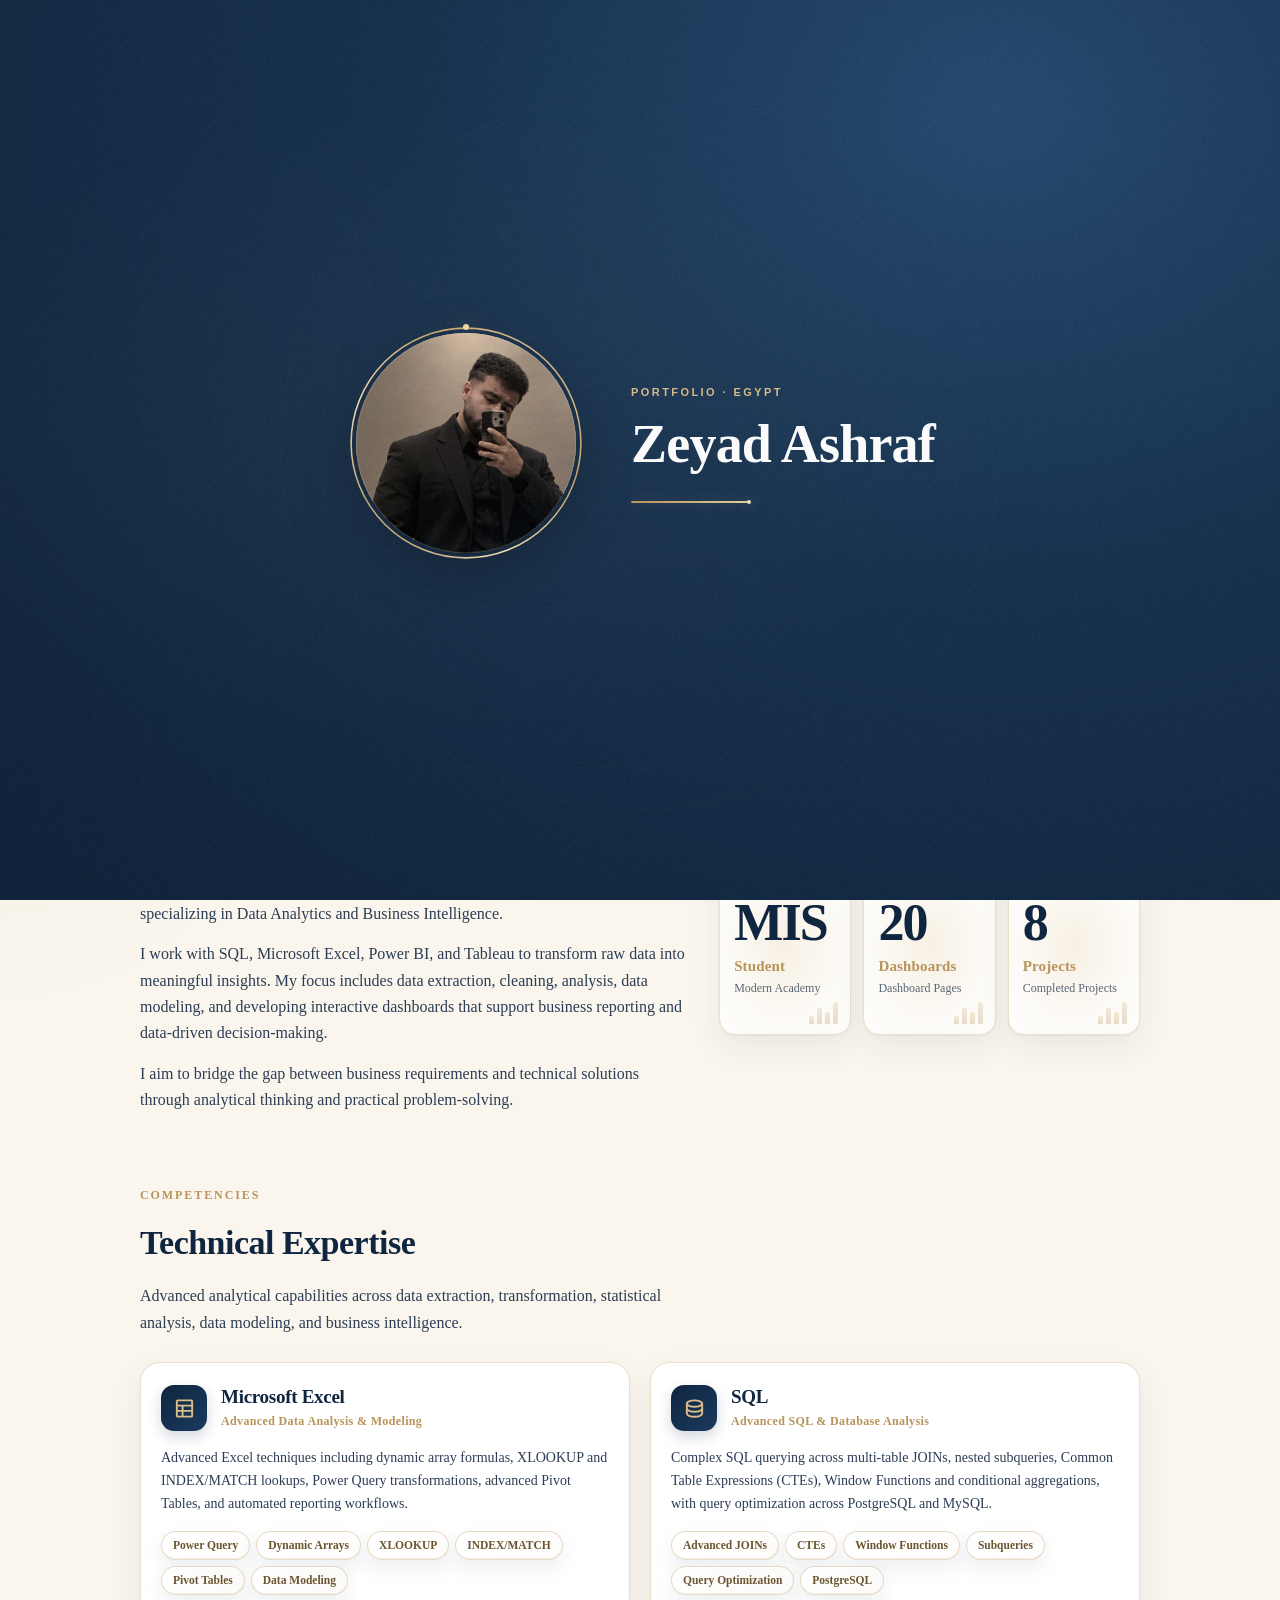
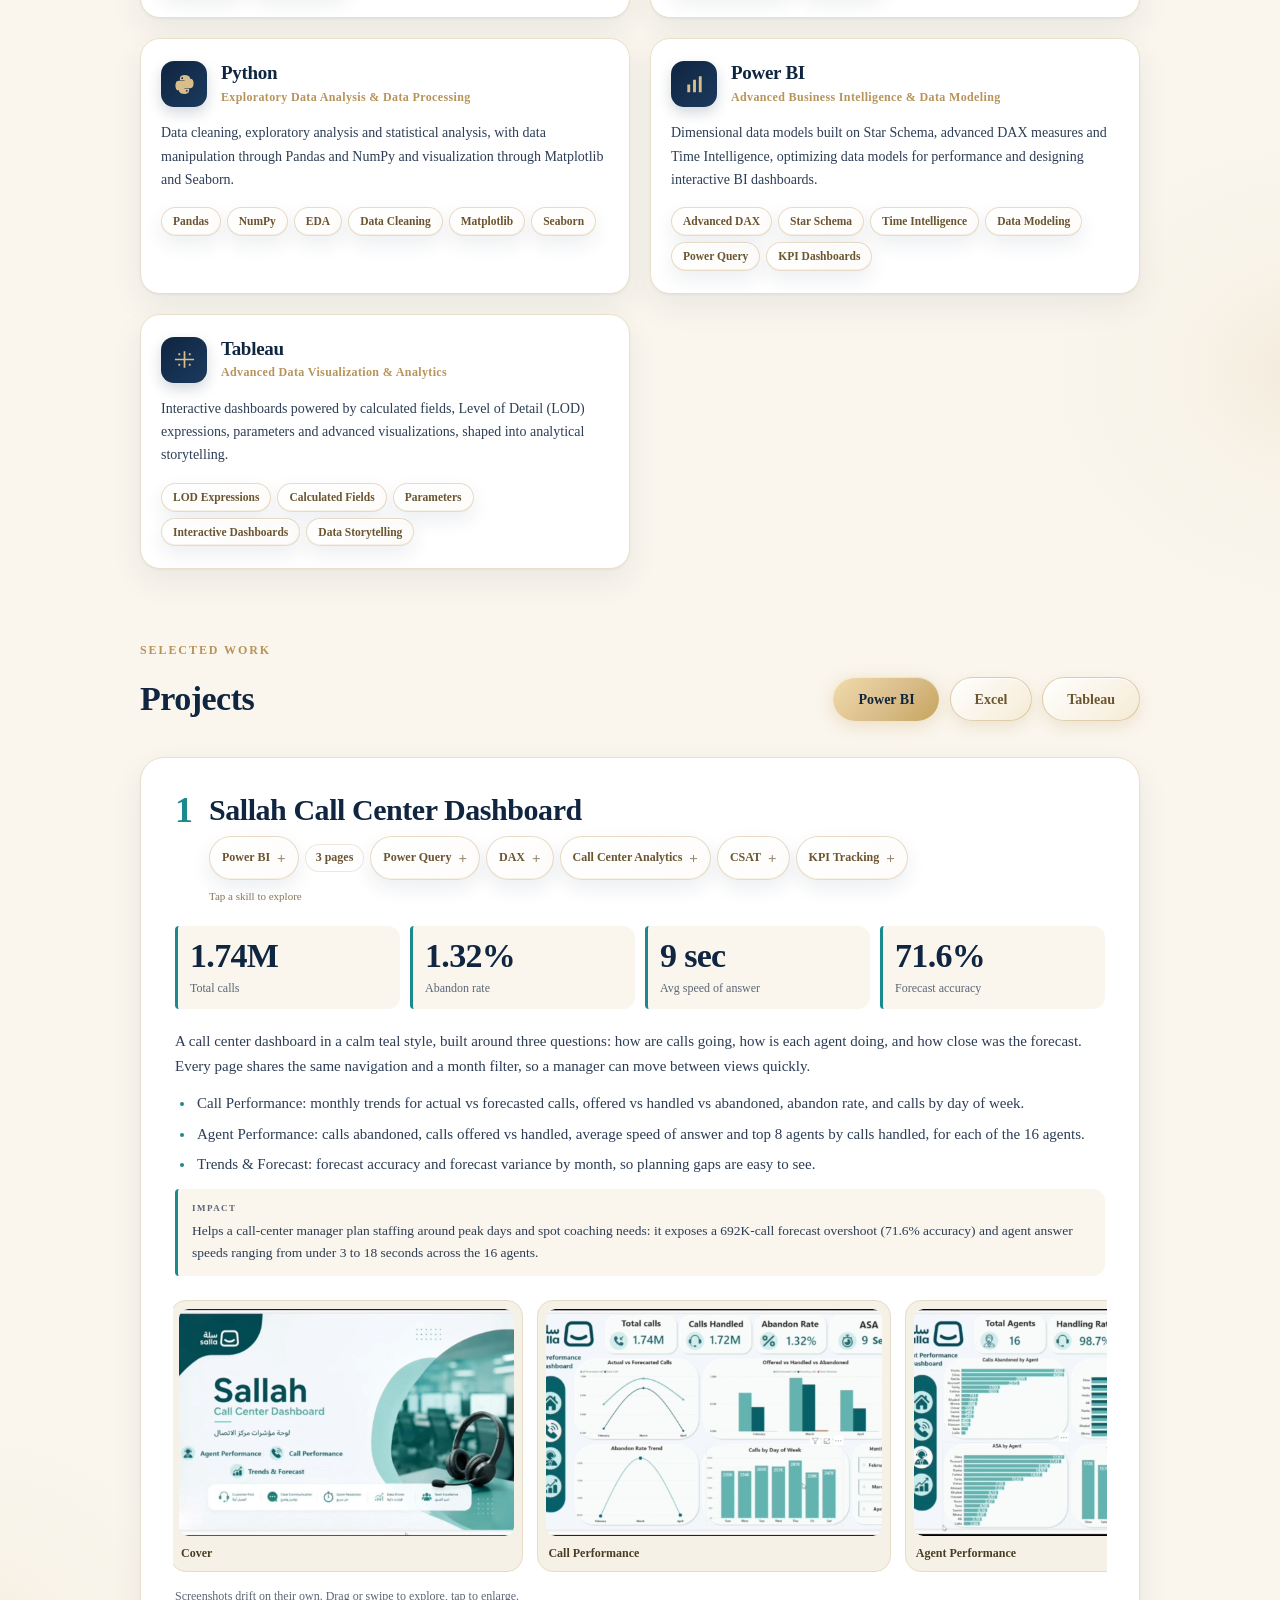
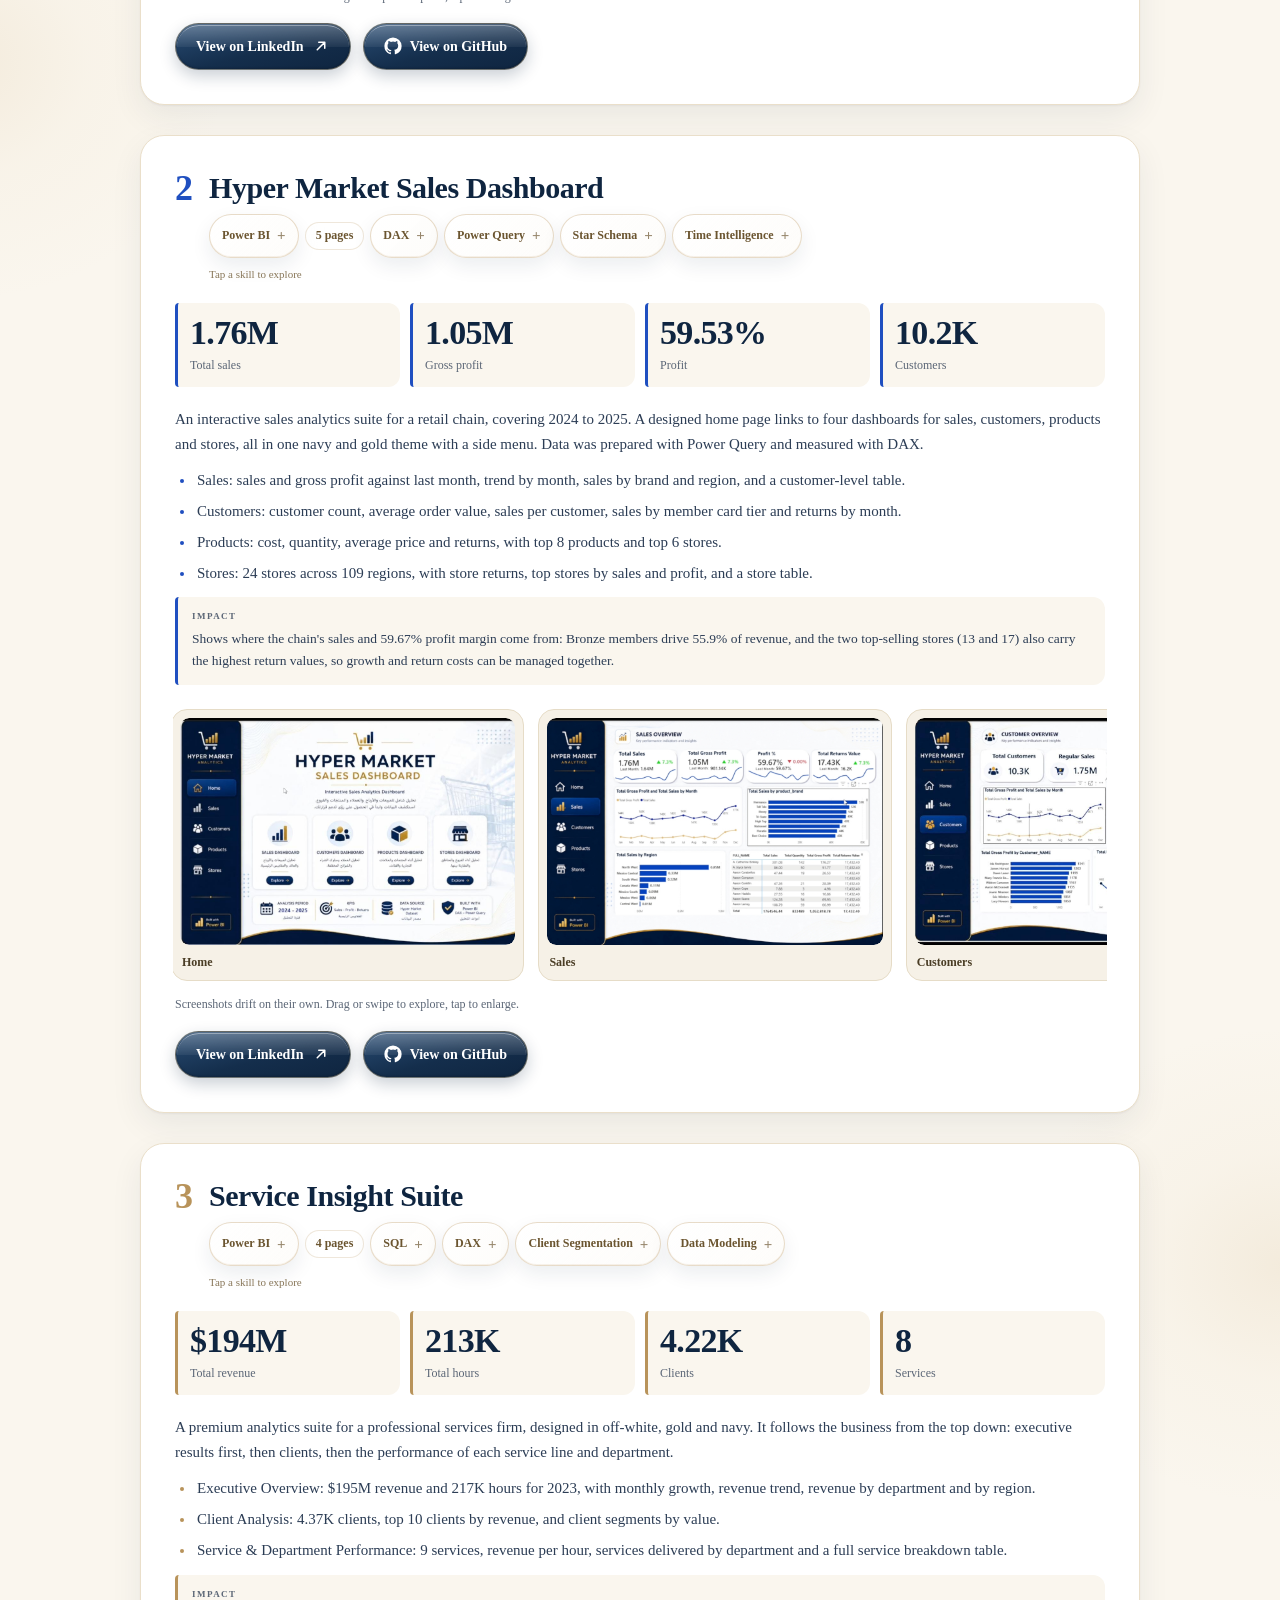
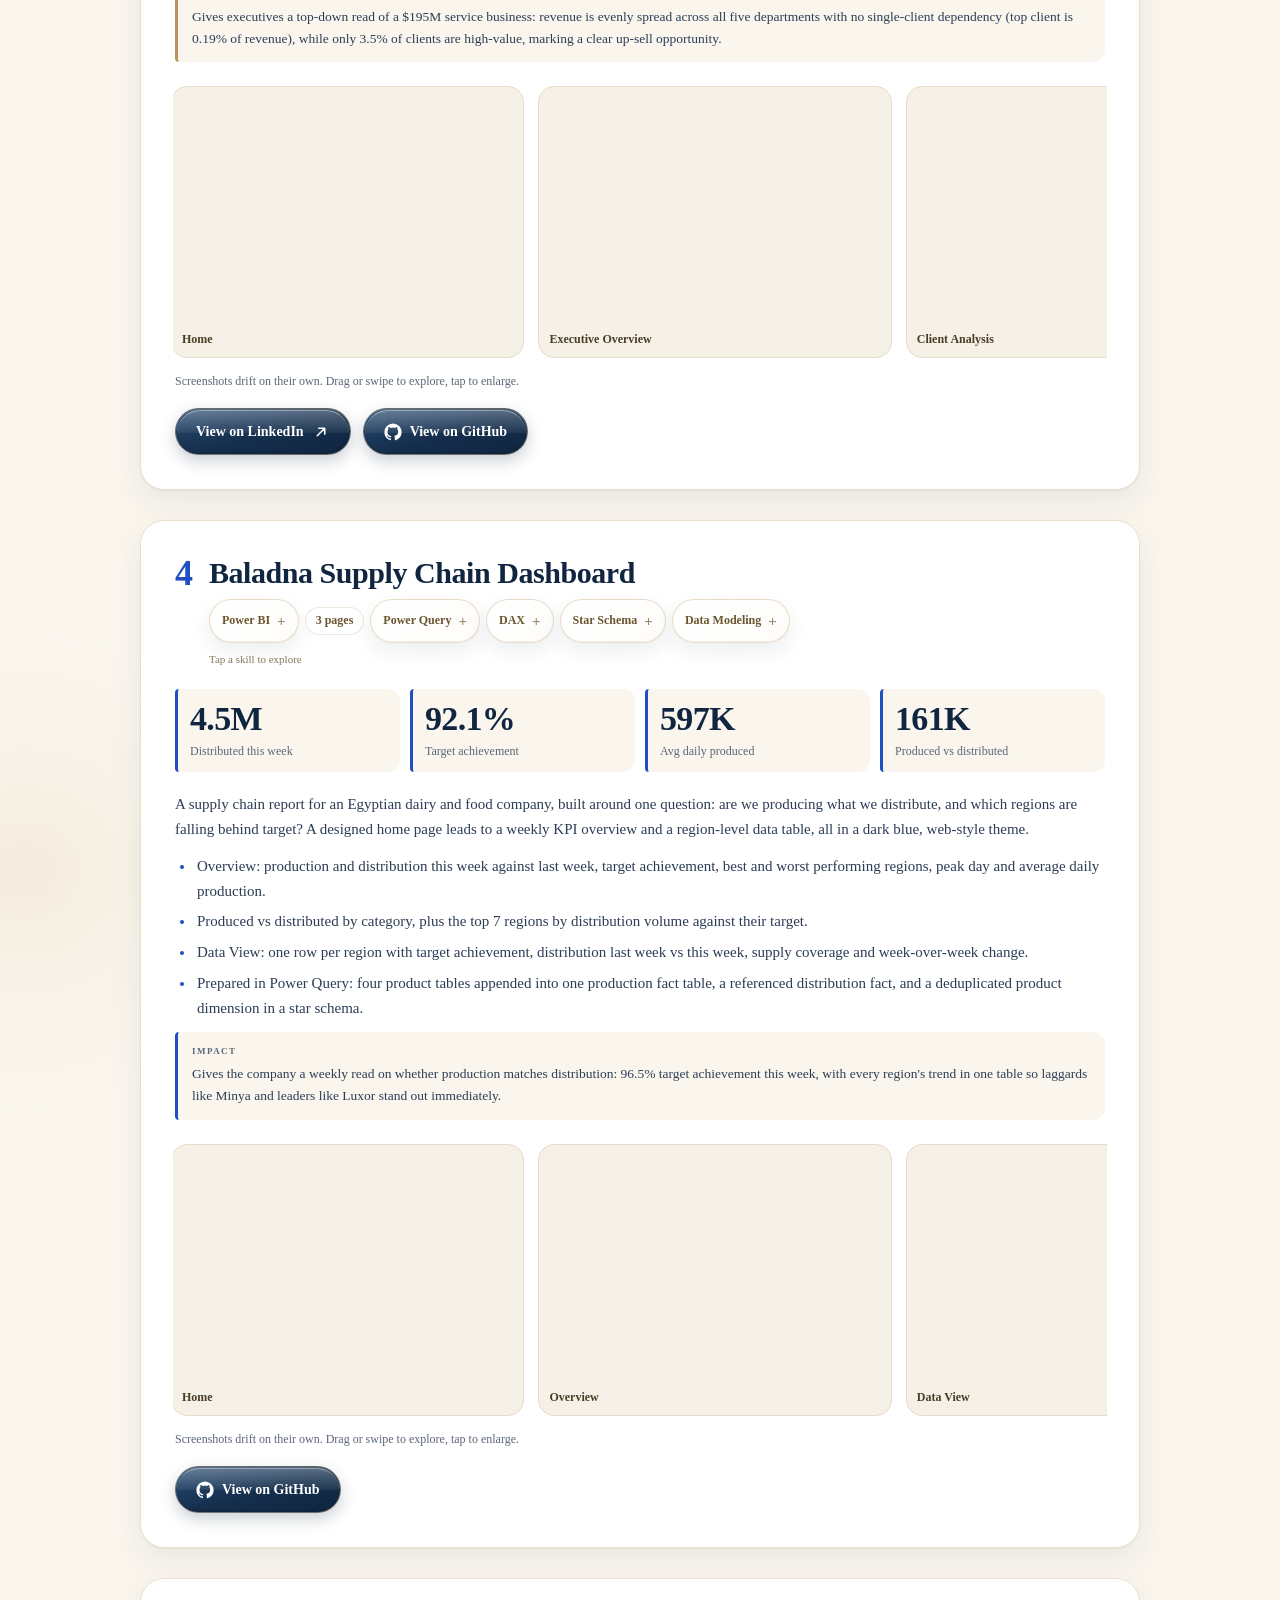
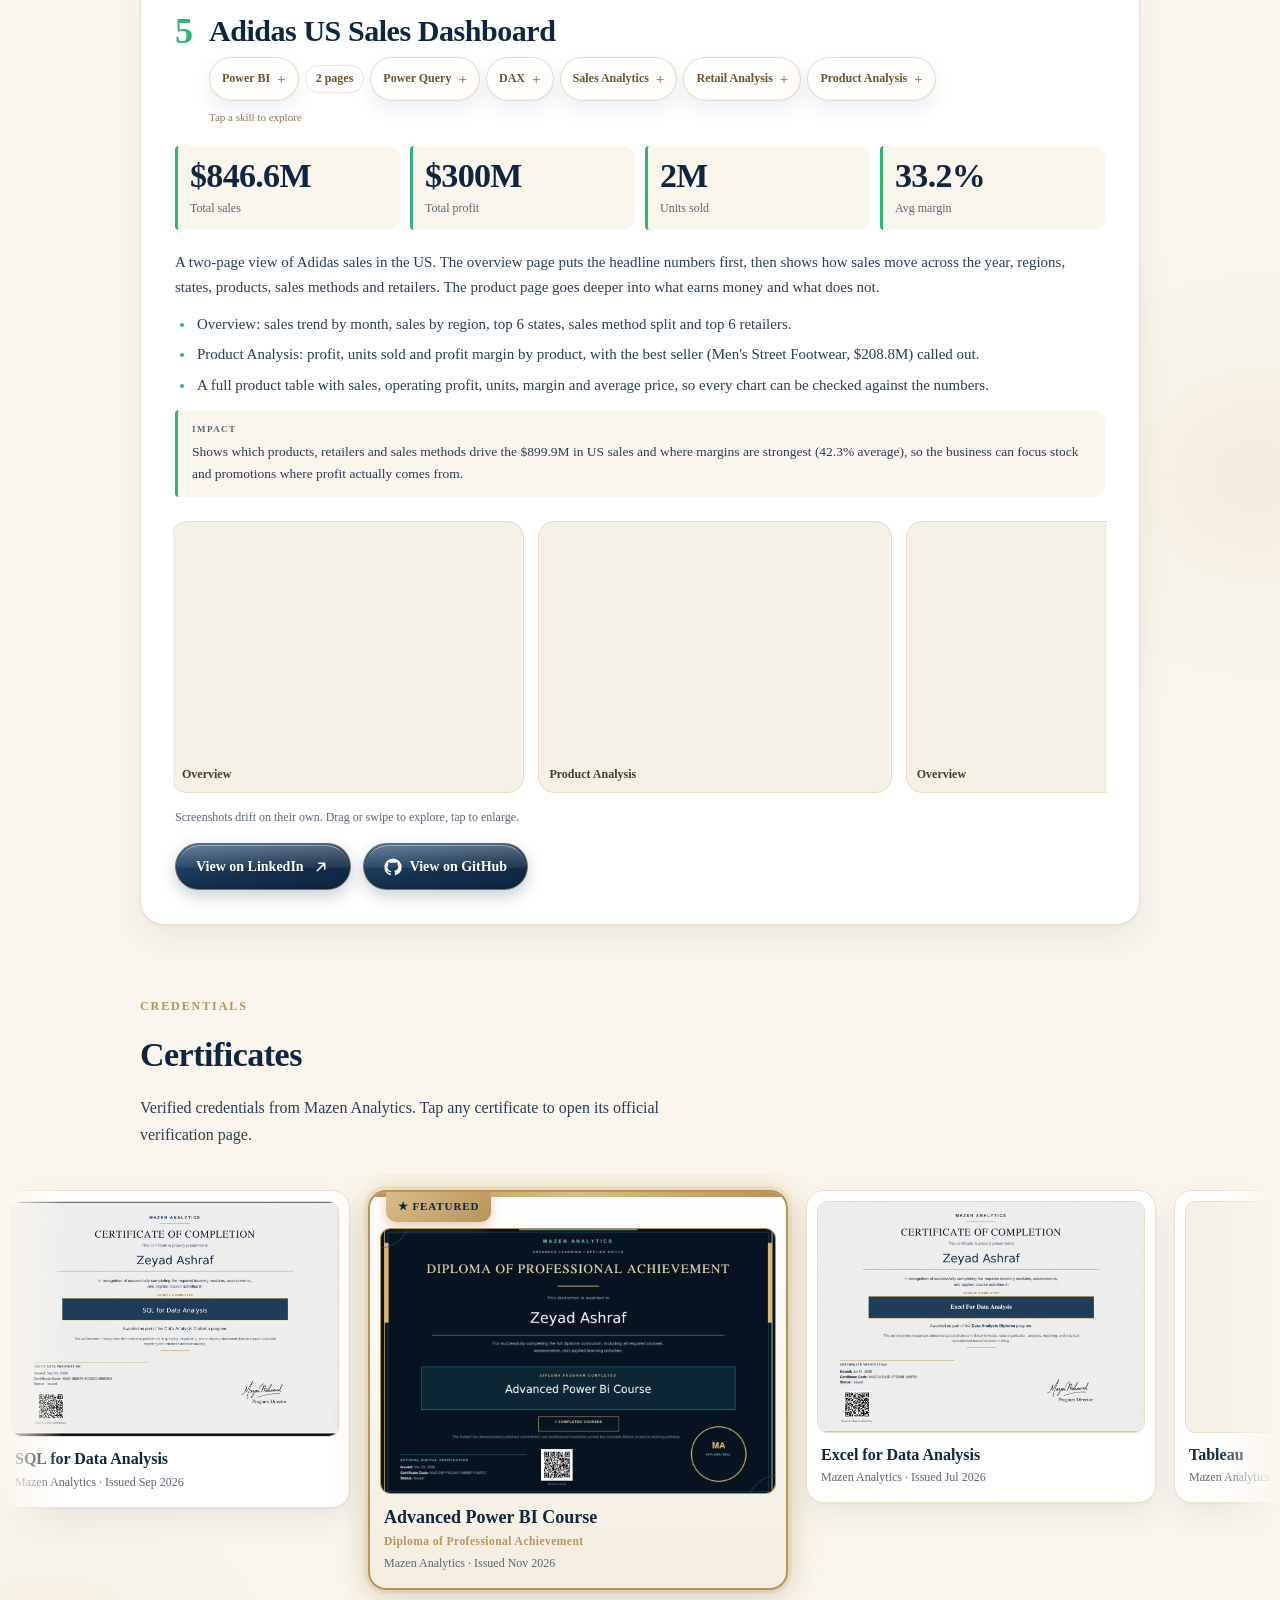
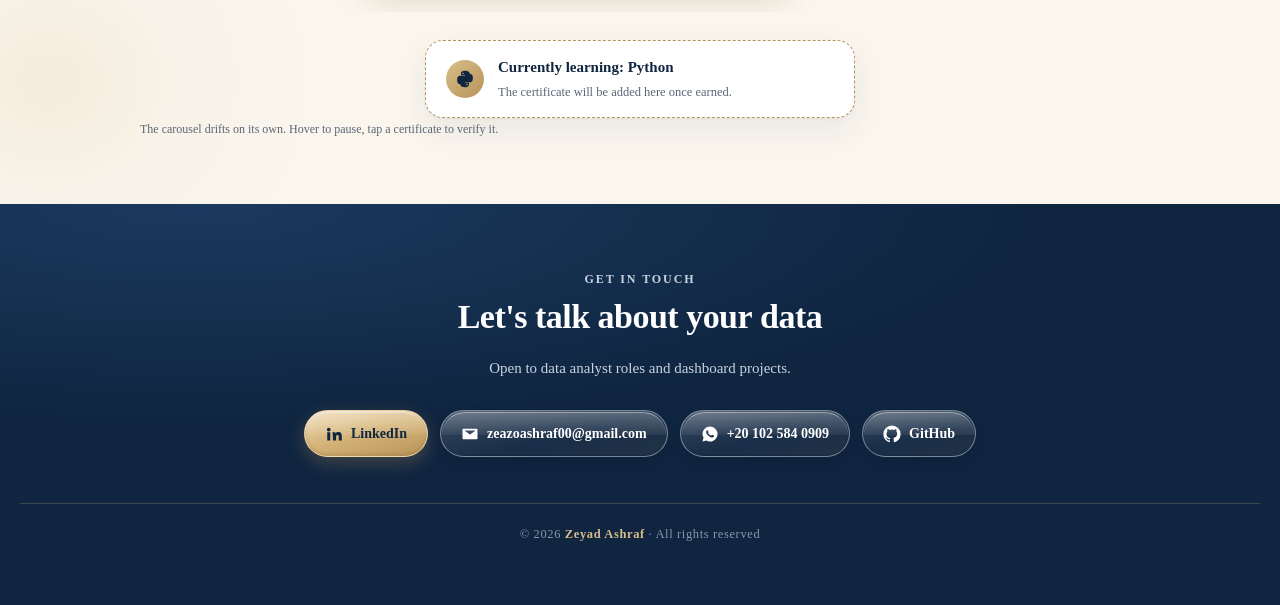
==== commit 840c9644: "Admin: change intro profile photo; phone edit updates WhatsApp link" ====
--- a/index.html
+++ b/index.html
@@ -24,7 +24,7 @@
 x.certs=(x.certs||[]).map(c=>({...c,img:abs(c.img)}));
 x.addPages=x.projects.reduce((a,p)=>a+(parseInt(p.pages)||1),0);
 window.__PF_X=x;window.__S=x.site=x.site||{};
-await import('./index-ext6.js');
+await import('./index-ext7.js');
 </script>
   <link rel="stylesheet" crossorigin href="./index-CV3w9LnD.css">
 </head><body><div id="root"></div></body></html>
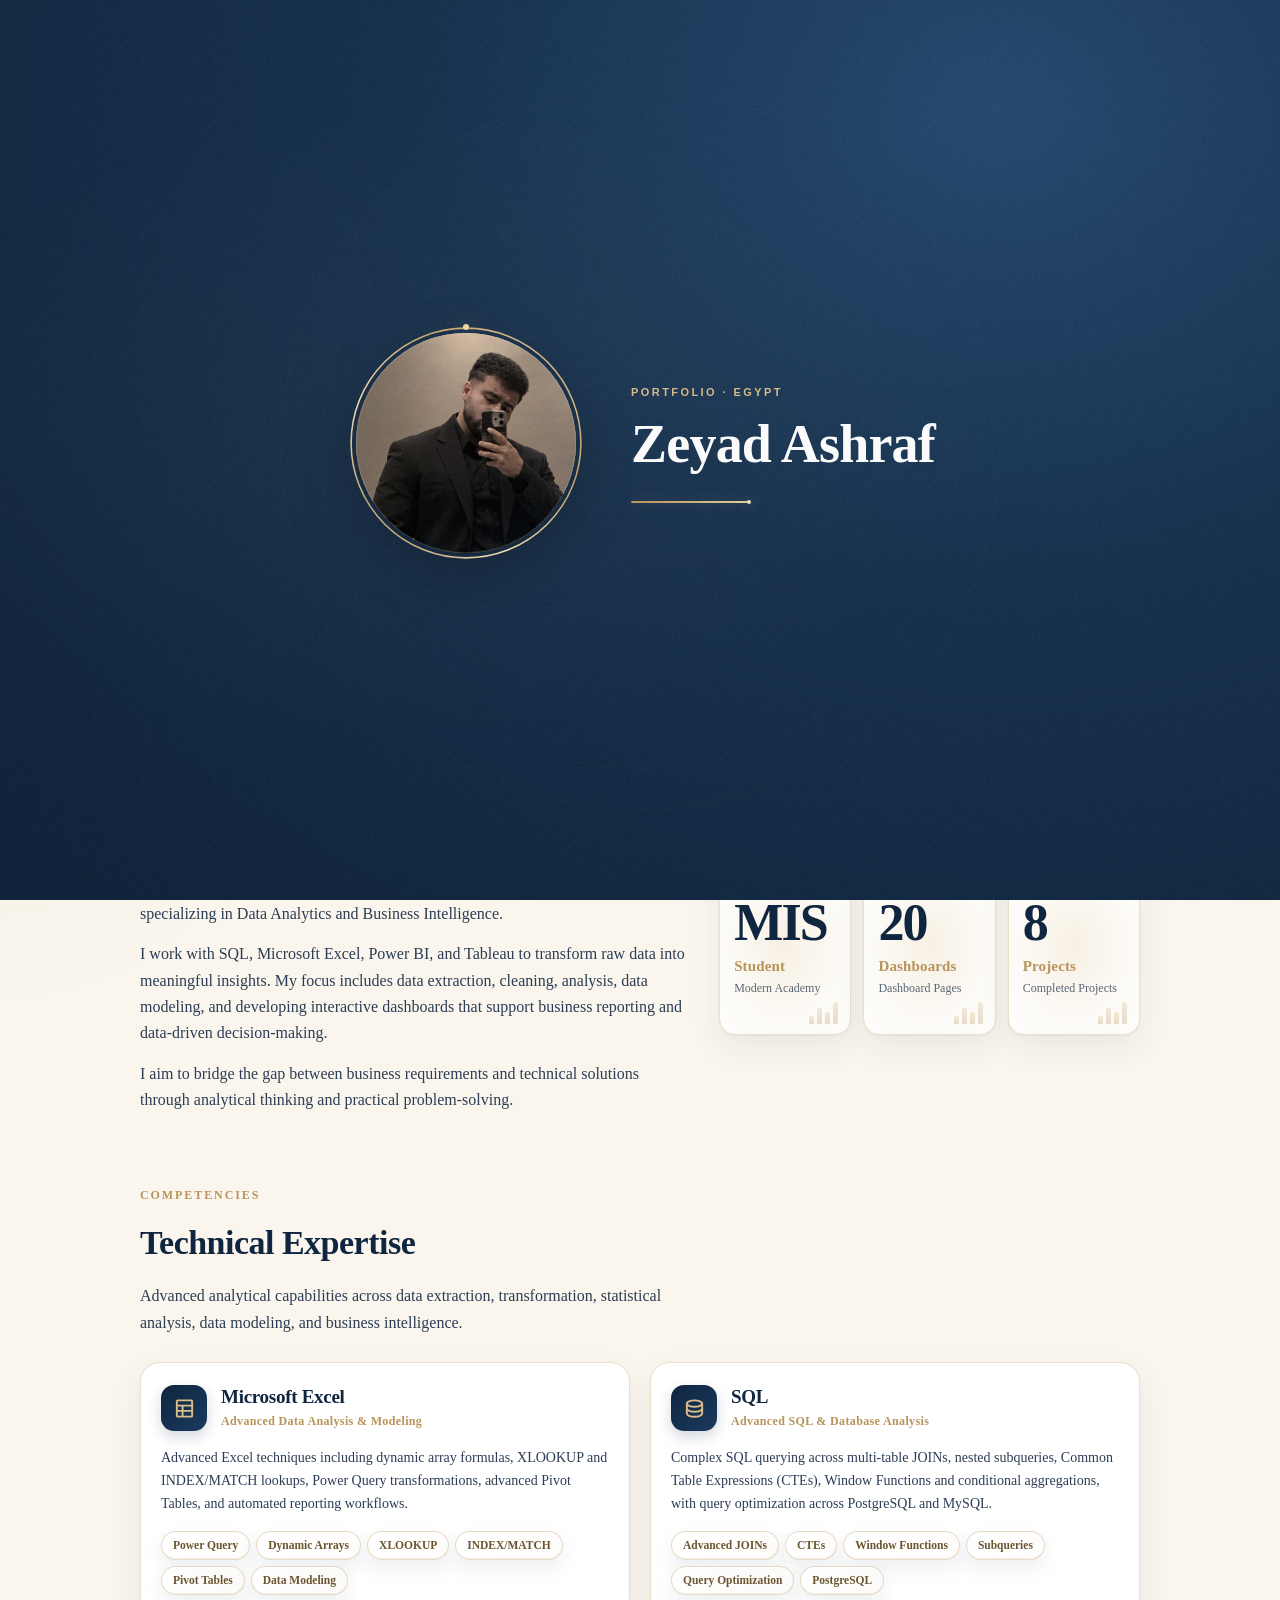
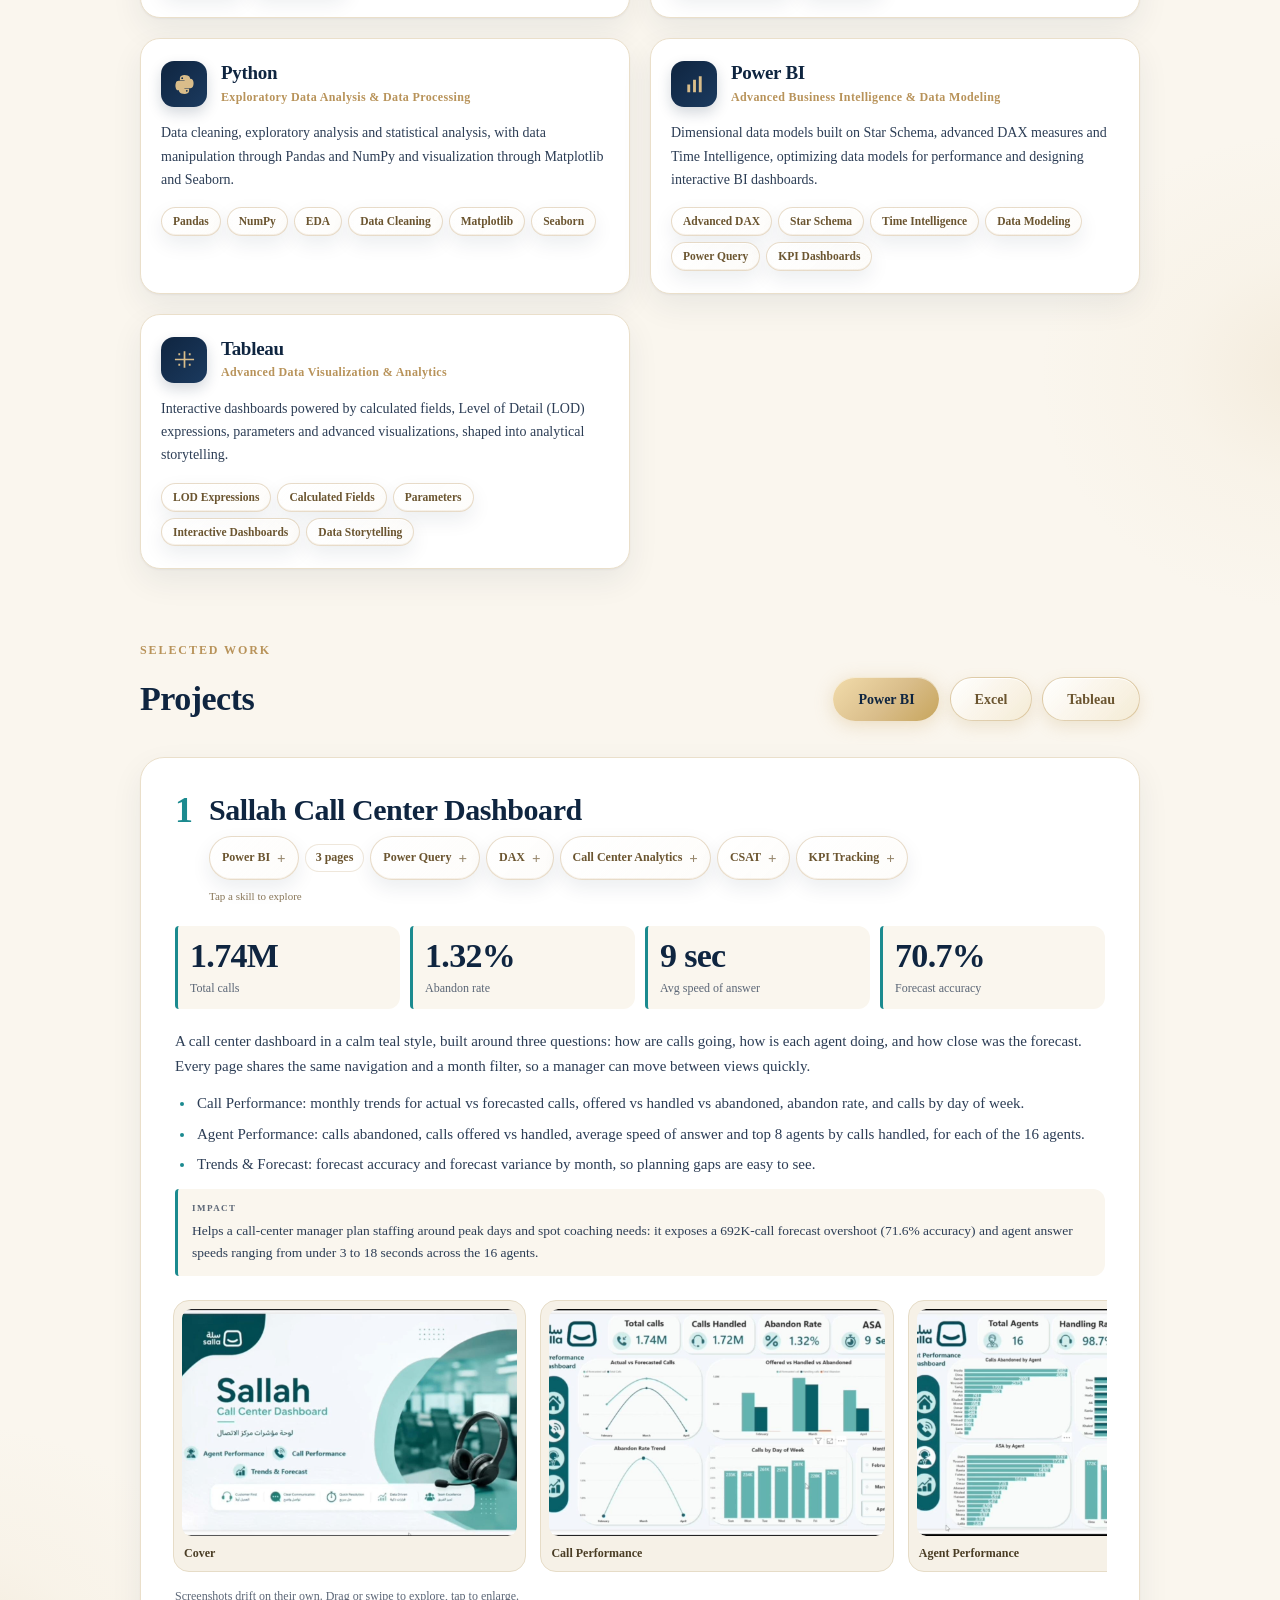
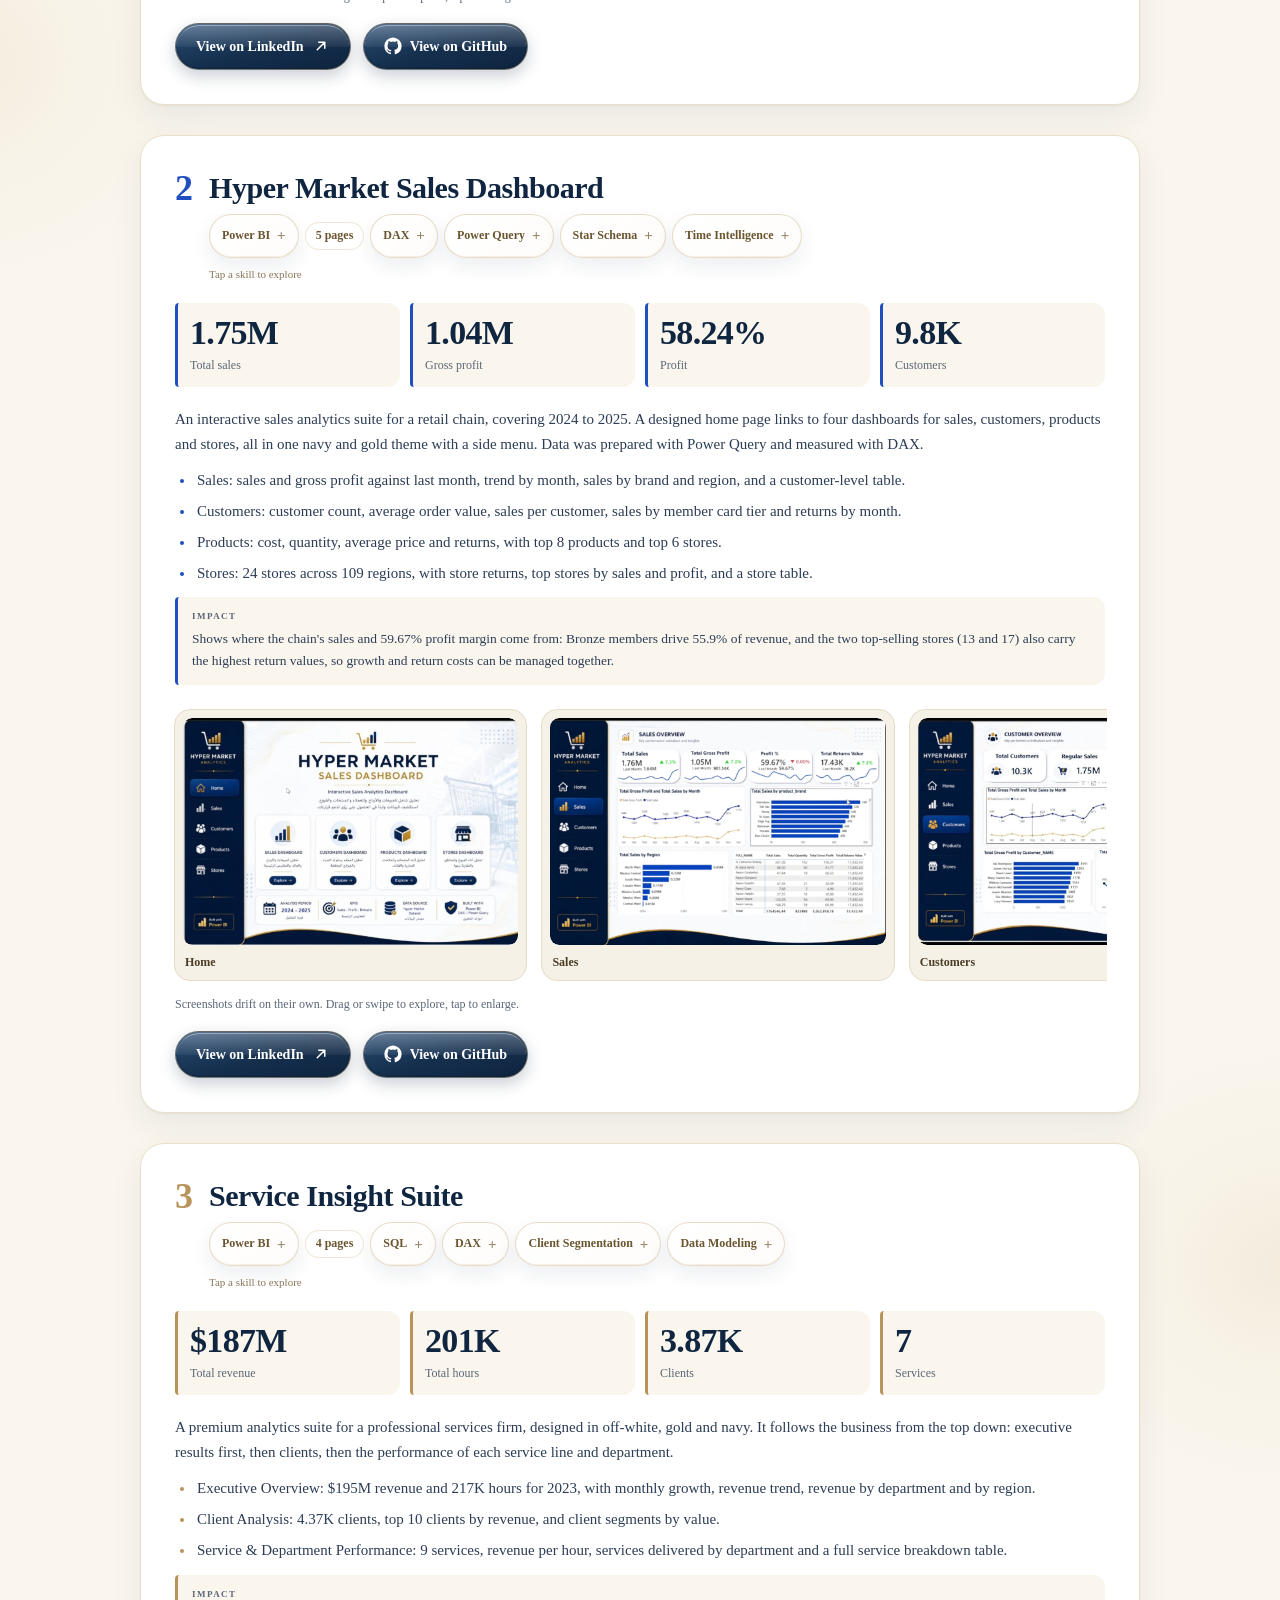
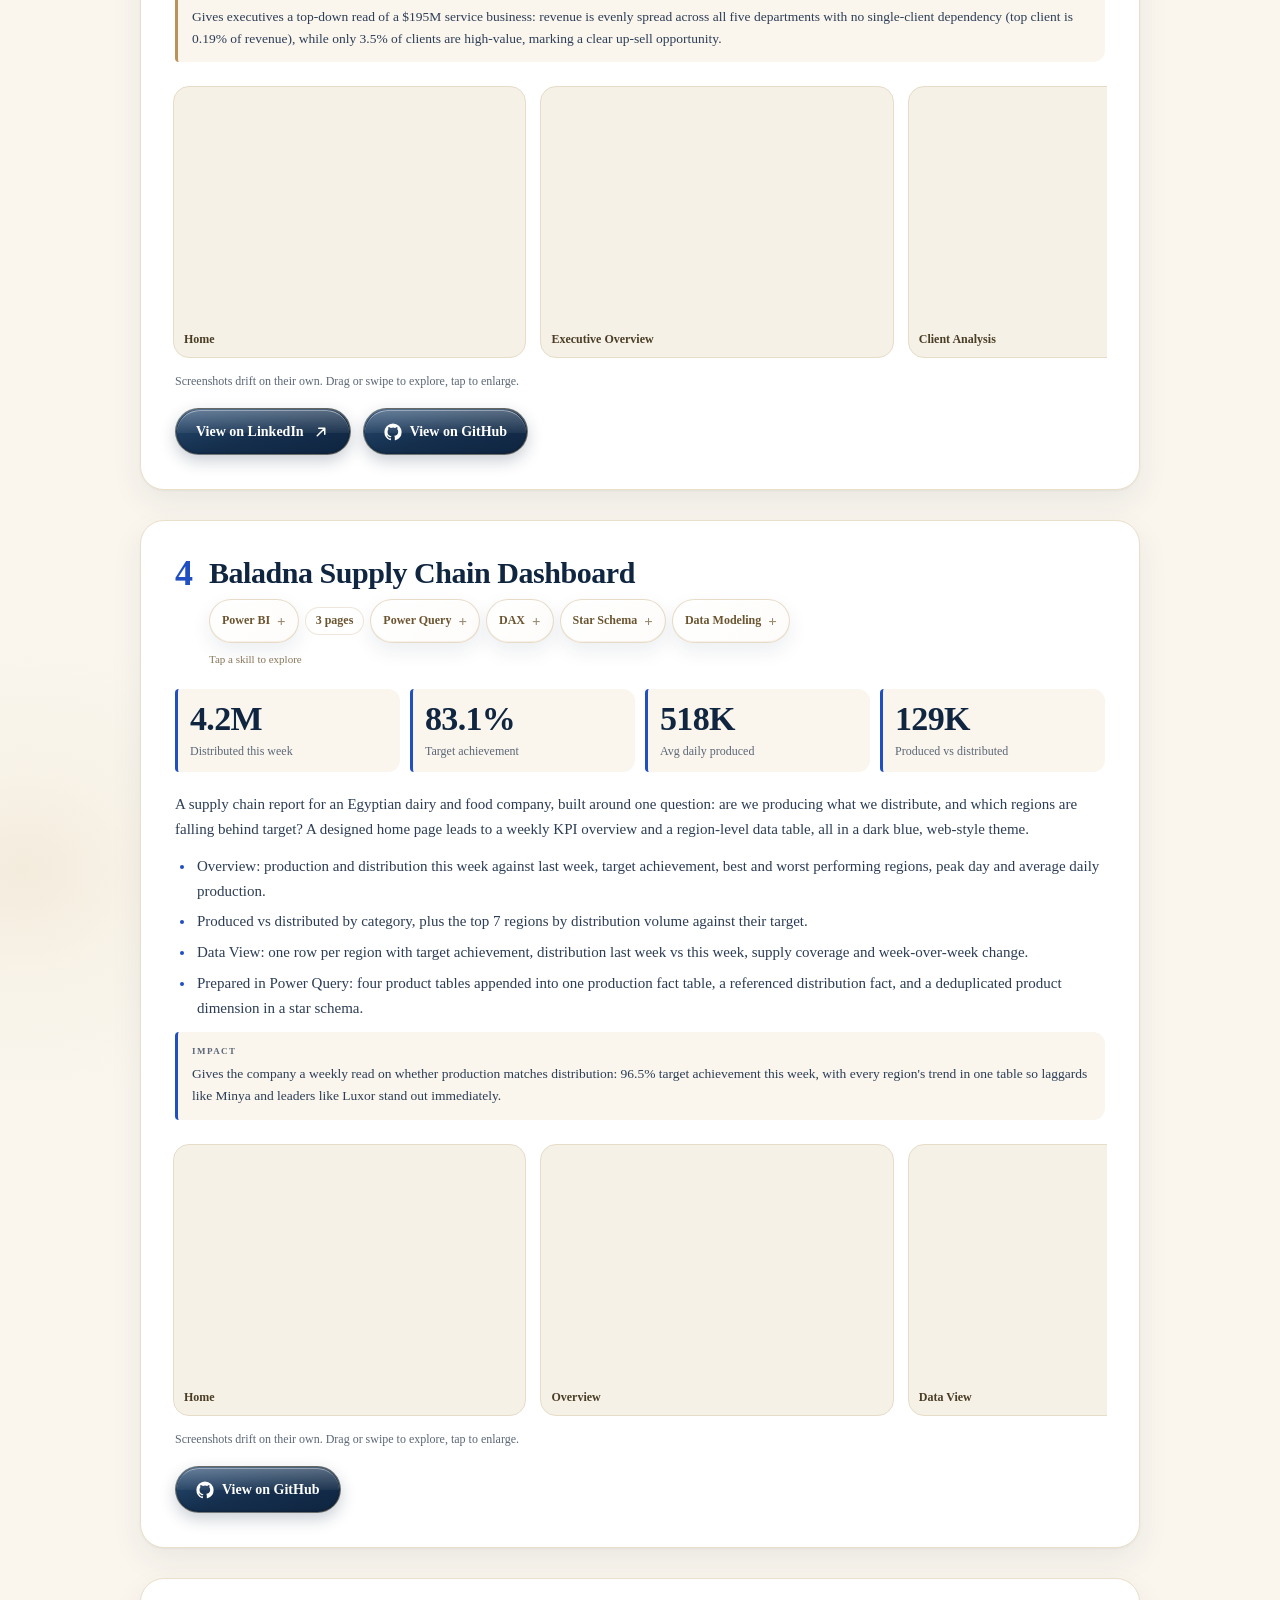
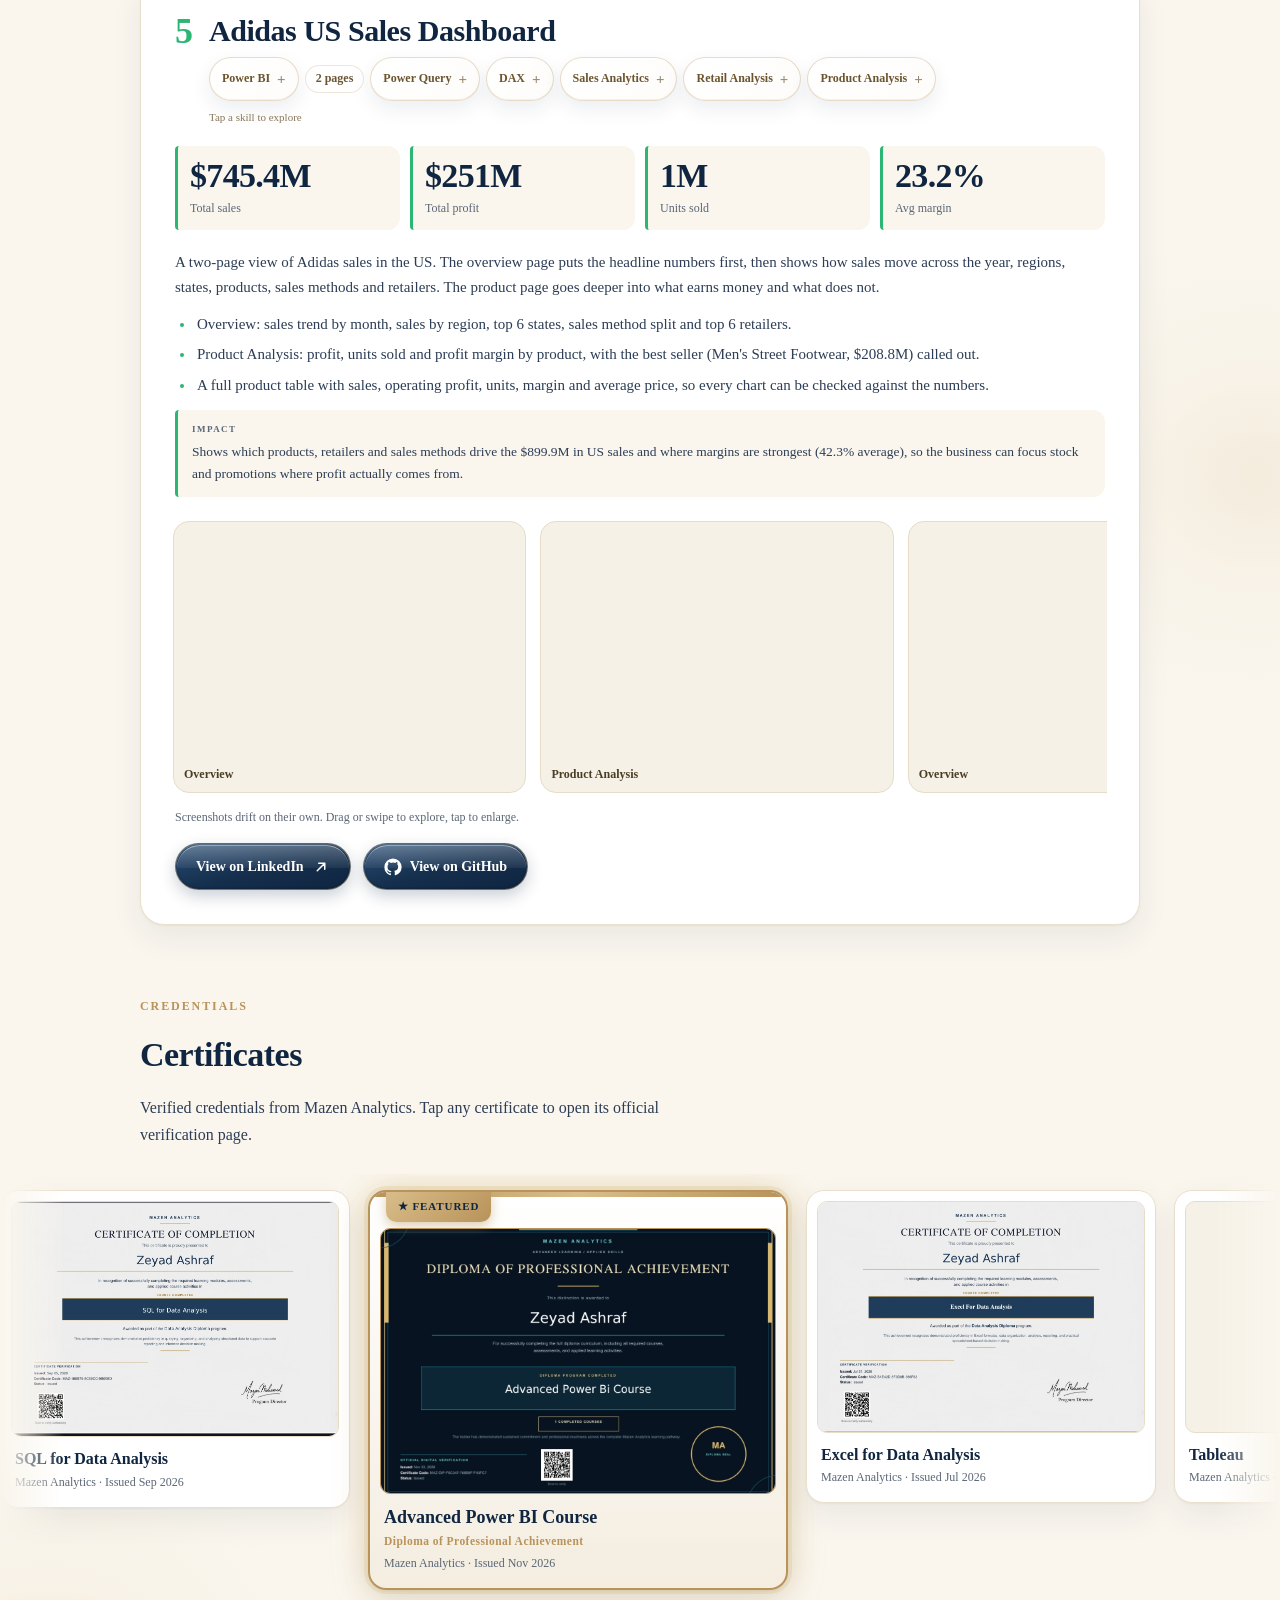
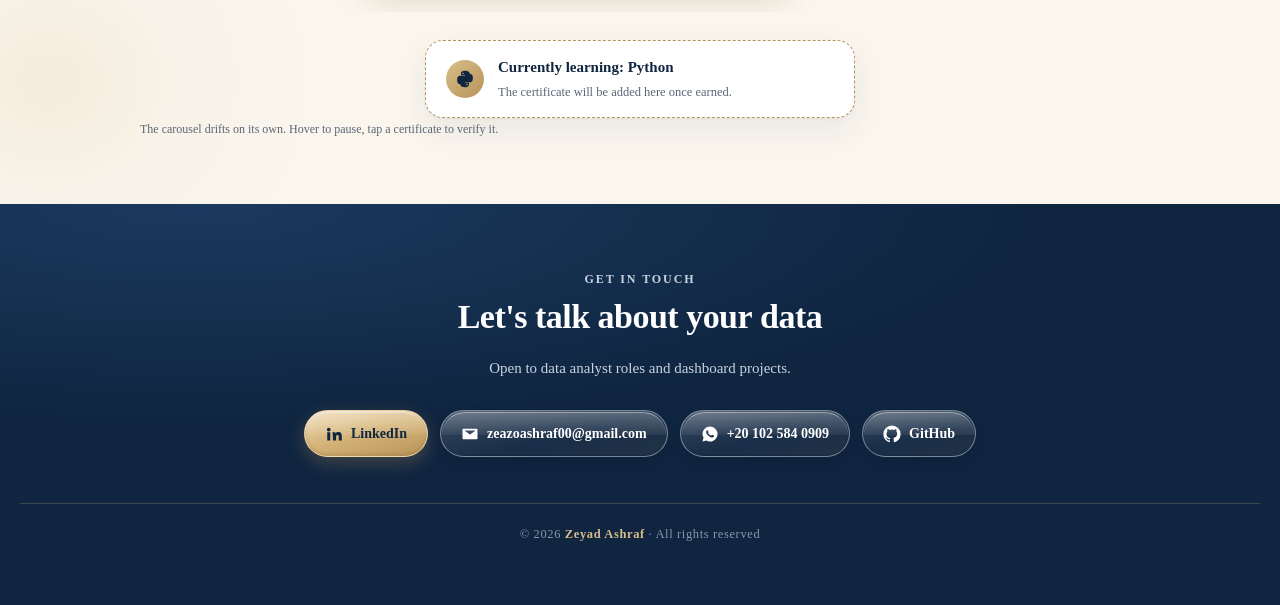
==== commit aeef227e: "Typing list under badge: add Python, editable from admin" ====
--- a/index.html
+++ b/index.html
@@ -24,7 +24,7 @@
 x.certs=(x.certs||[]).map(c=>({...c,img:abs(c.img)}));
 x.addPages=x.projects.reduce((a,p)=>a+(parseInt(p.pages)||1),0);
 window.__PF_X=x;window.__S=x.site=x.site||{};
-await import('./index-ext7.js');
+await import('./index-ext8.js');
 </script>
   <link rel="stylesheet" crossorigin href="./index-CV3w9LnD.css">
 </head><body><div id="root"></div></body></html>
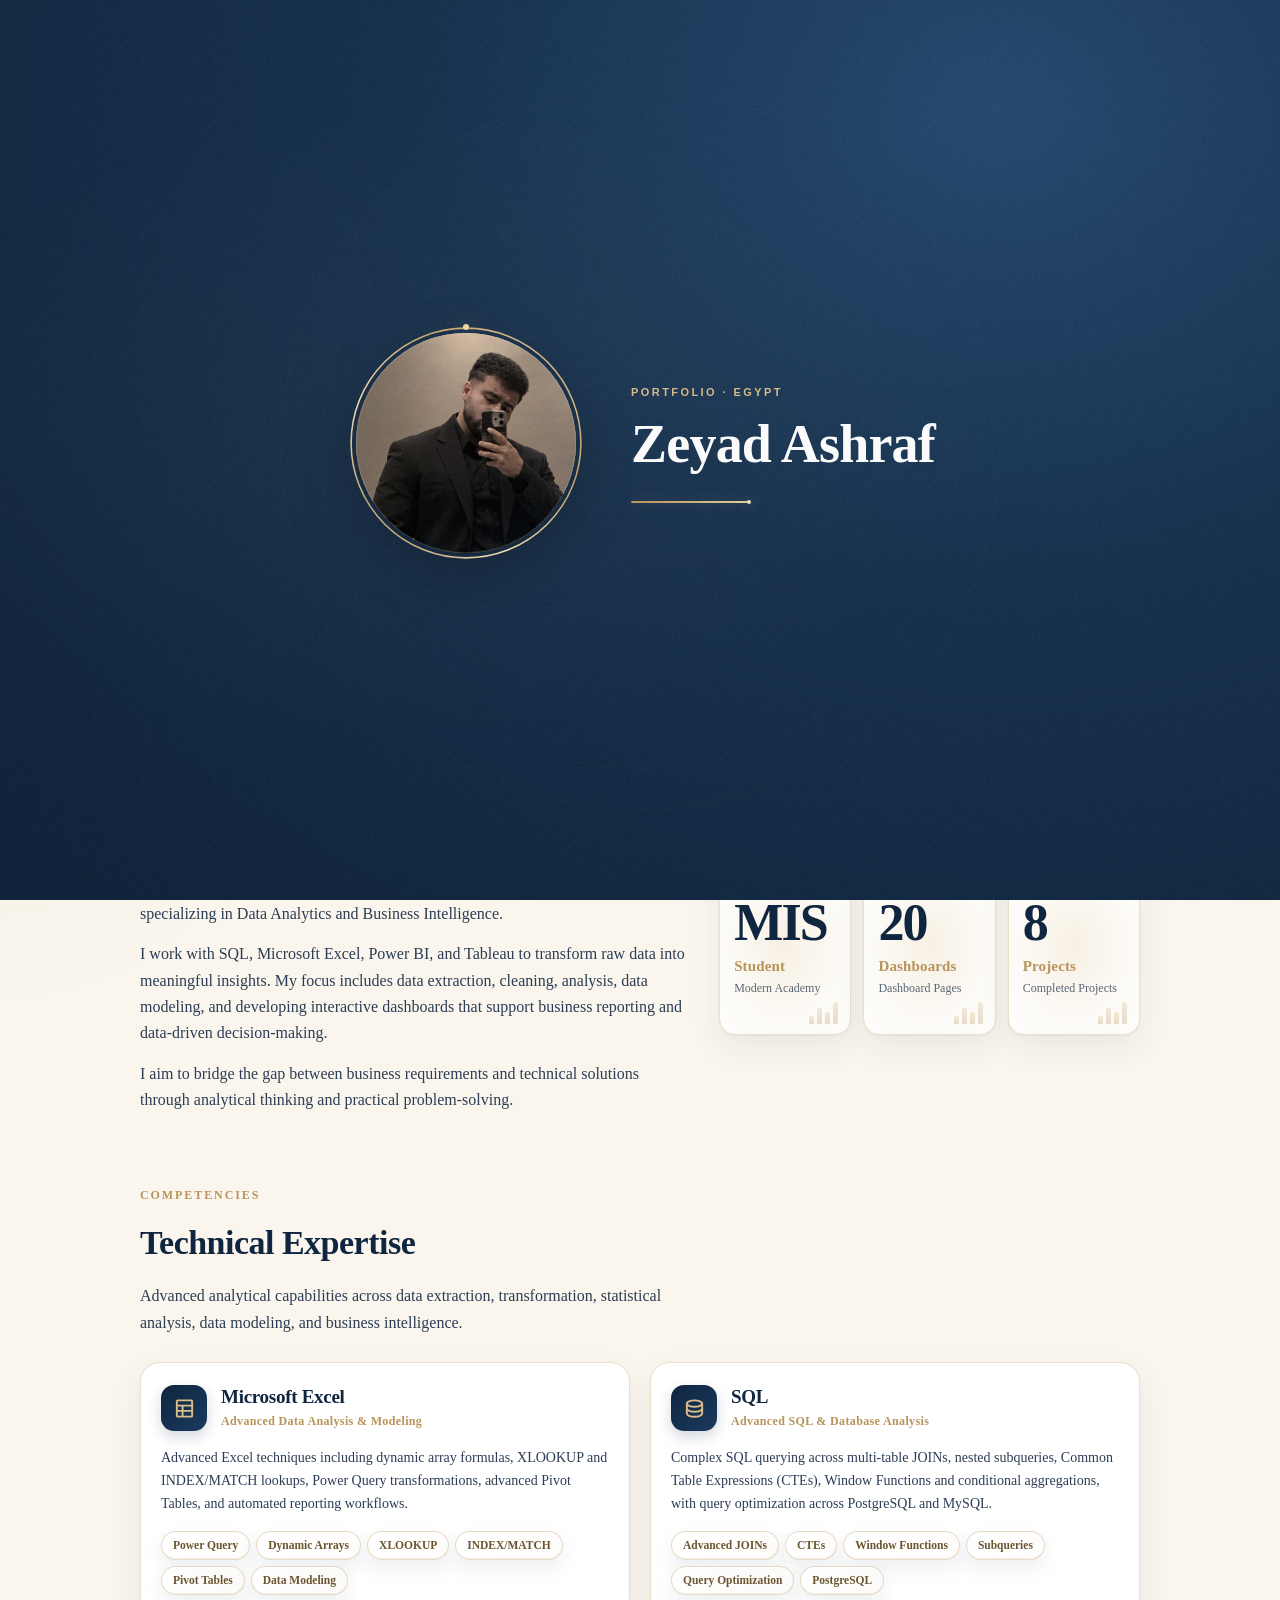
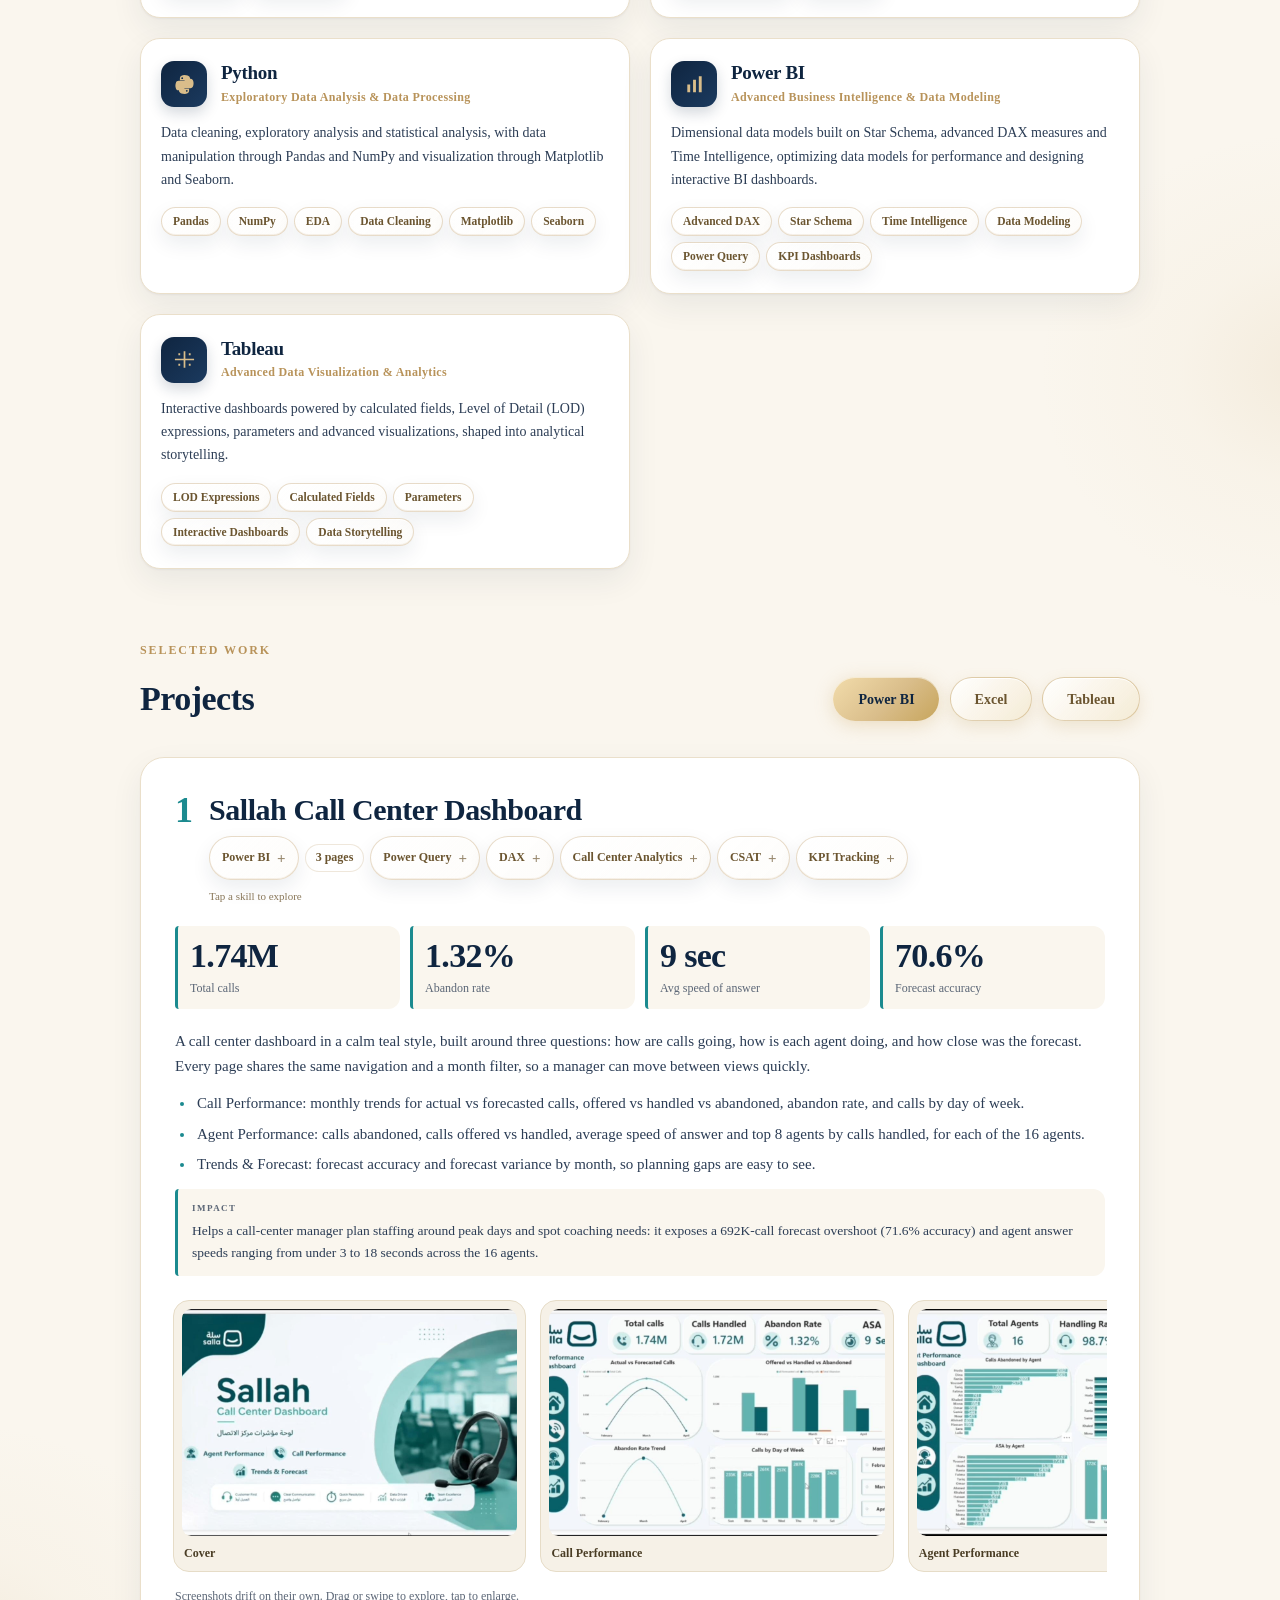
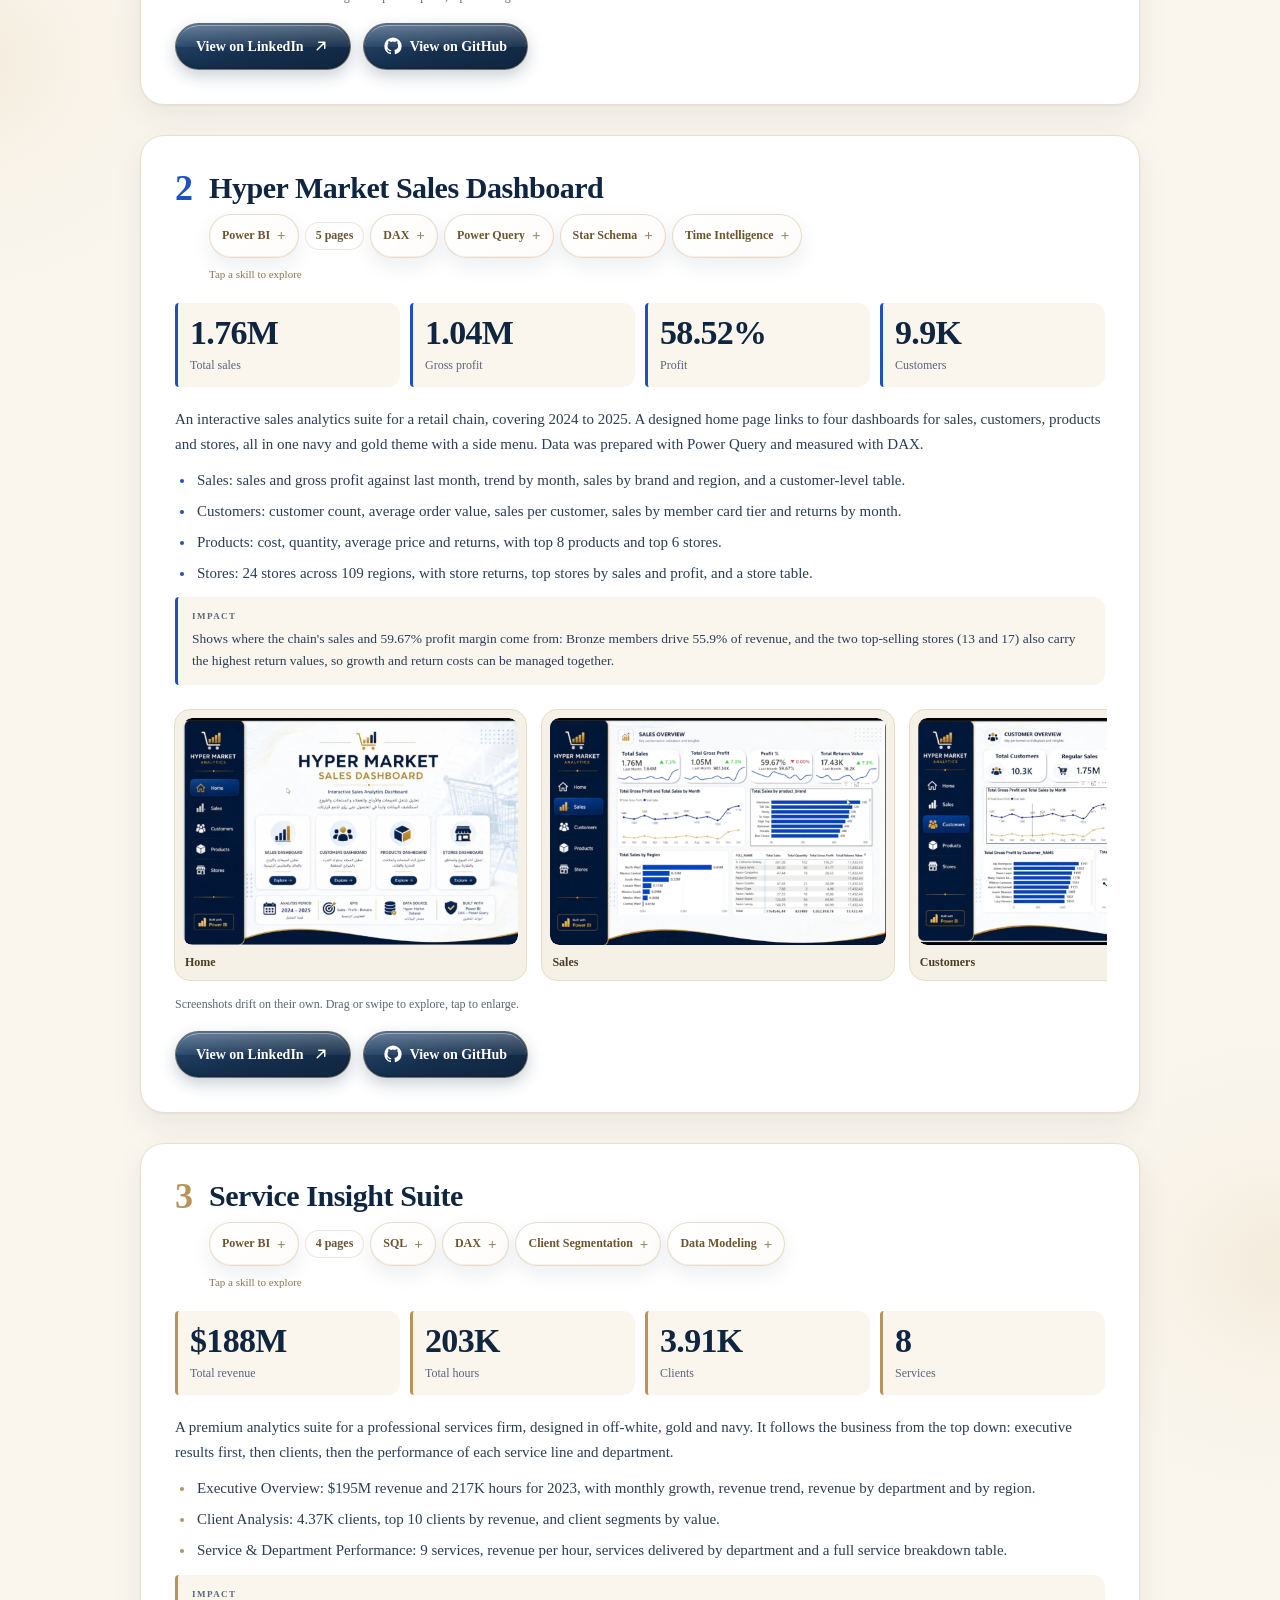
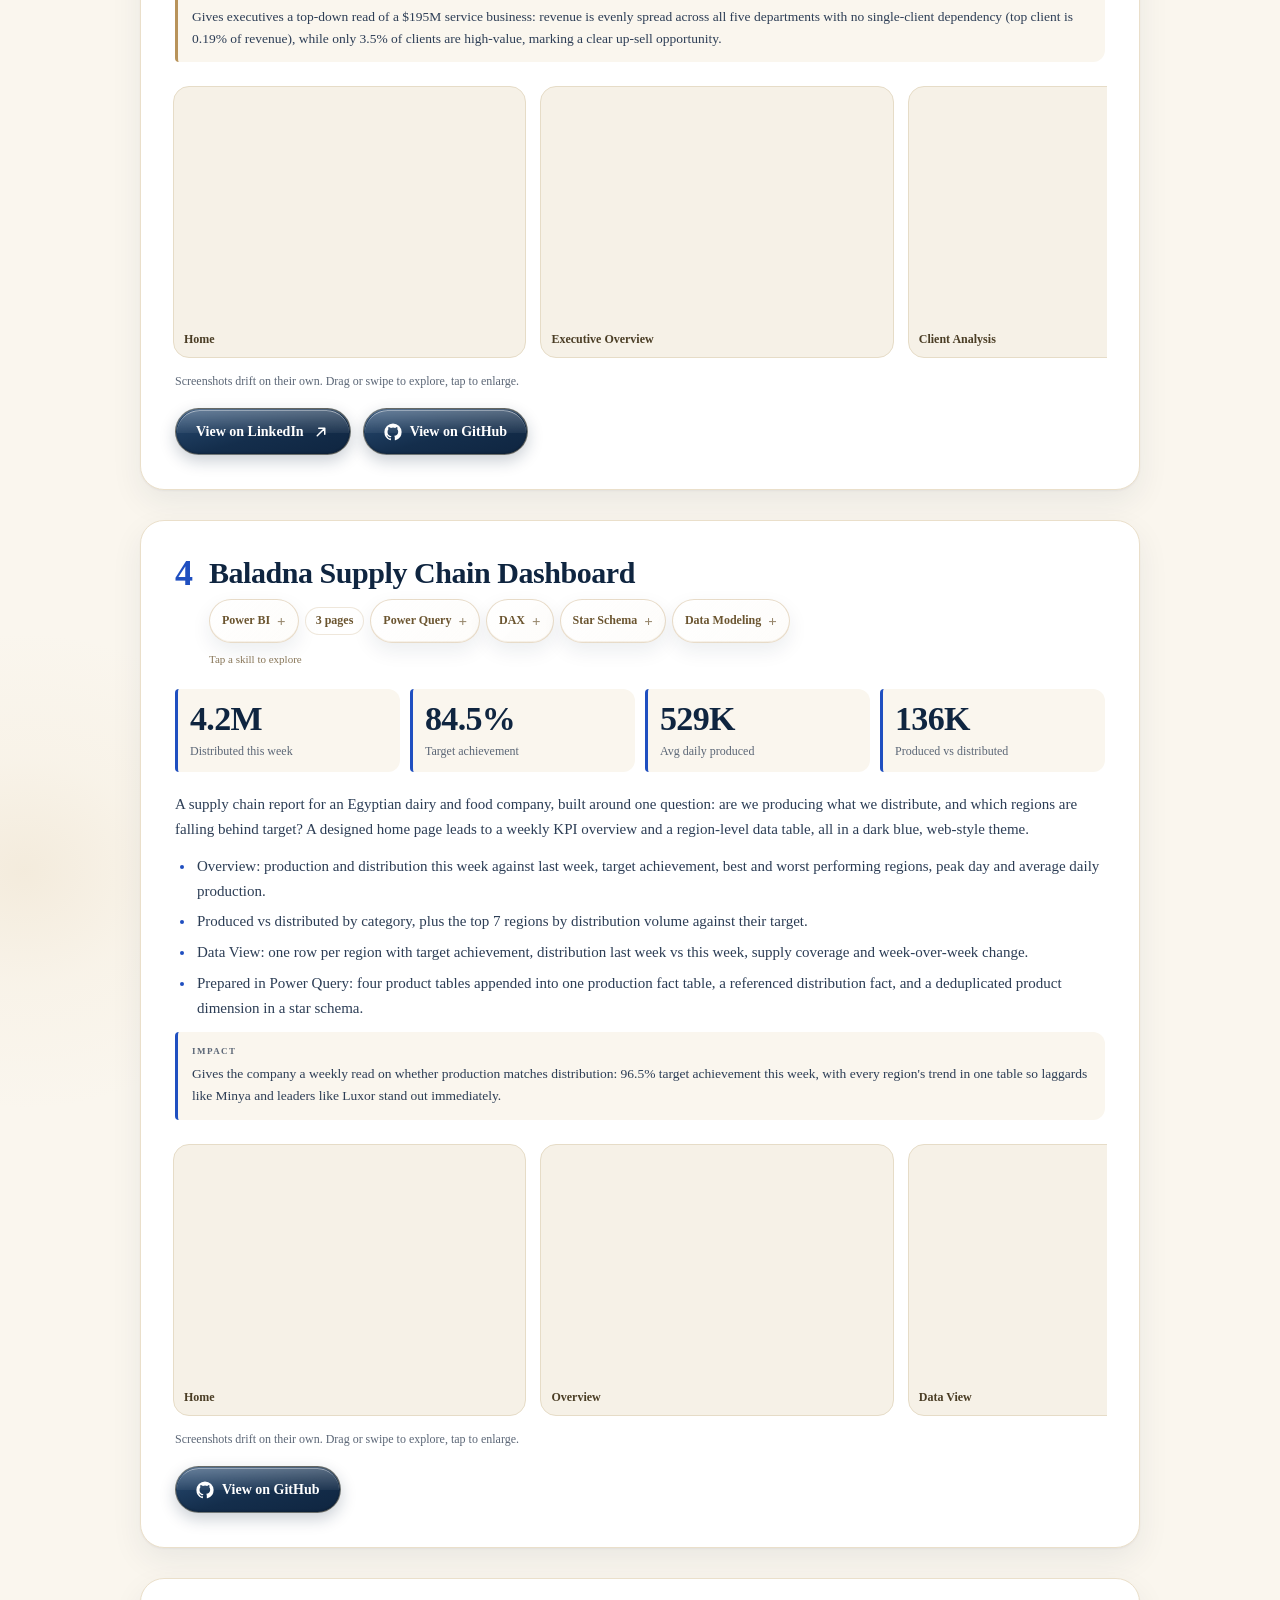
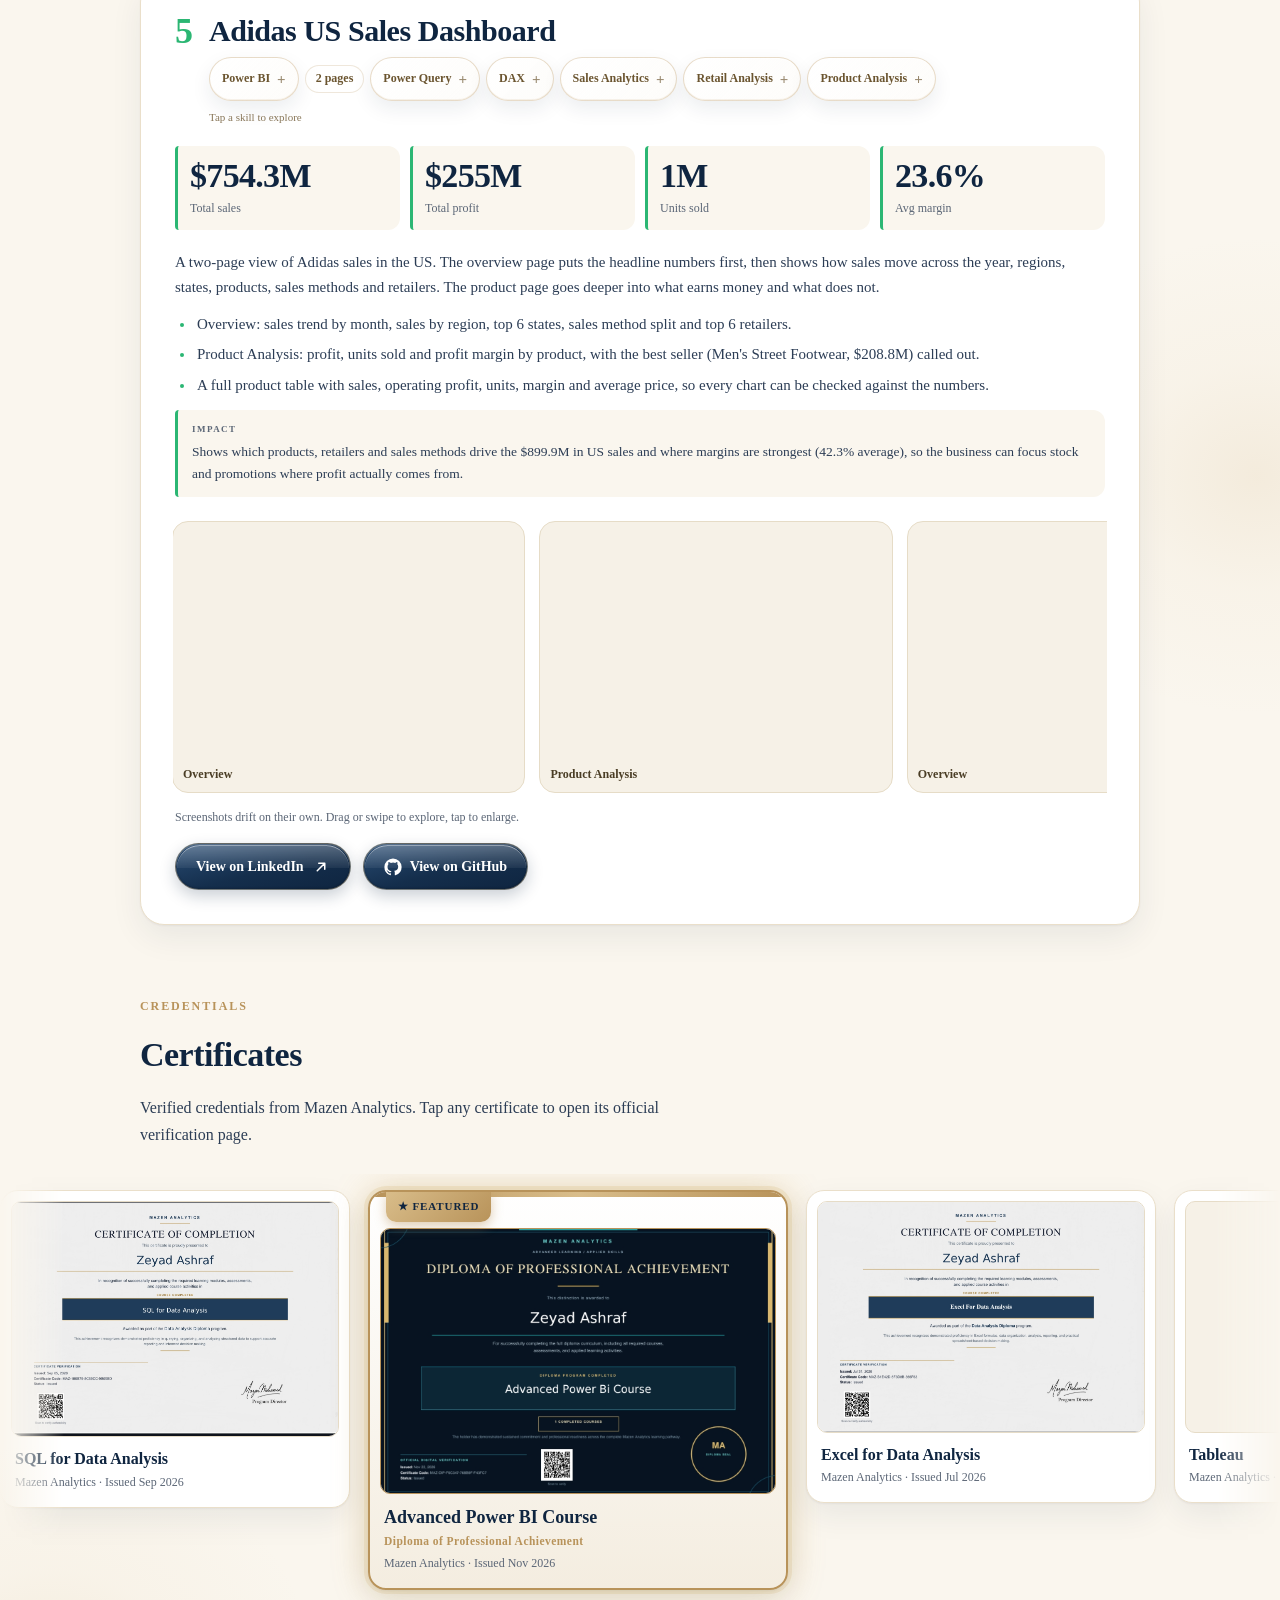
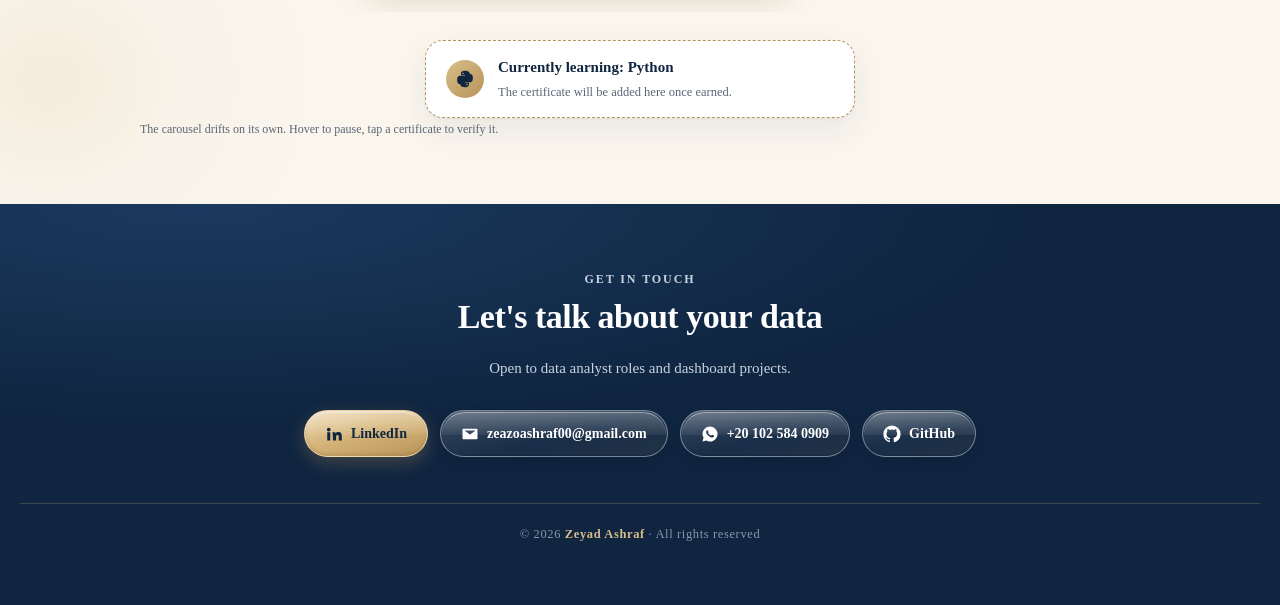
==== commit 4cc3e48e: "Six more project accent colours" ====
--- a/index.html
+++ b/index.html
@@ -27,4 +27,4 @@
 await import('./index-ext8.js');
 </script>
   <link rel="stylesheet" crossorigin href="./index-CV3w9LnD.css">
-</head><body><div id="root"></div></body></html>+<style id="pf-extra-themes">.pf-theme-purple{--accent: #7c4dcc;--accent-soft: rgba(124,77,204,.38)}.pf-theme-rose{--accent: #d1477a;--accent-soft: rgba(209,71,122,.38)}.pf-theme-orange{--accent: #e07b2e;--accent-soft: rgba(224,123,46,.38)}.pf-theme-red{--accent: #c8373b;--accent-soft: rgba(200,55,59,.38)}.pf-theme-sky{--accent: #2a8fd6;--accent-soft: rgba(42,143,214,.38)}.pf-theme-lime{--accent: #7aa62b;--accent-soft: rgba(122,166,43,.38)}.pf-dark .pf-theme-purple{--accent: #a98af0}.pf-dark .pf-theme-rose{--accent: #f27aa5}.pf-dark .pf-theme-orange{--accent: #f5a05c}.pf-dark .pf-theme-red{--accent: #f2777a}.pf-dark .pf-theme-sky{--accent: #6cc0f5}.pf-dark .pf-theme-lime{--accent: #aadb55}</style></head><body><div id="root"></div></body></html>
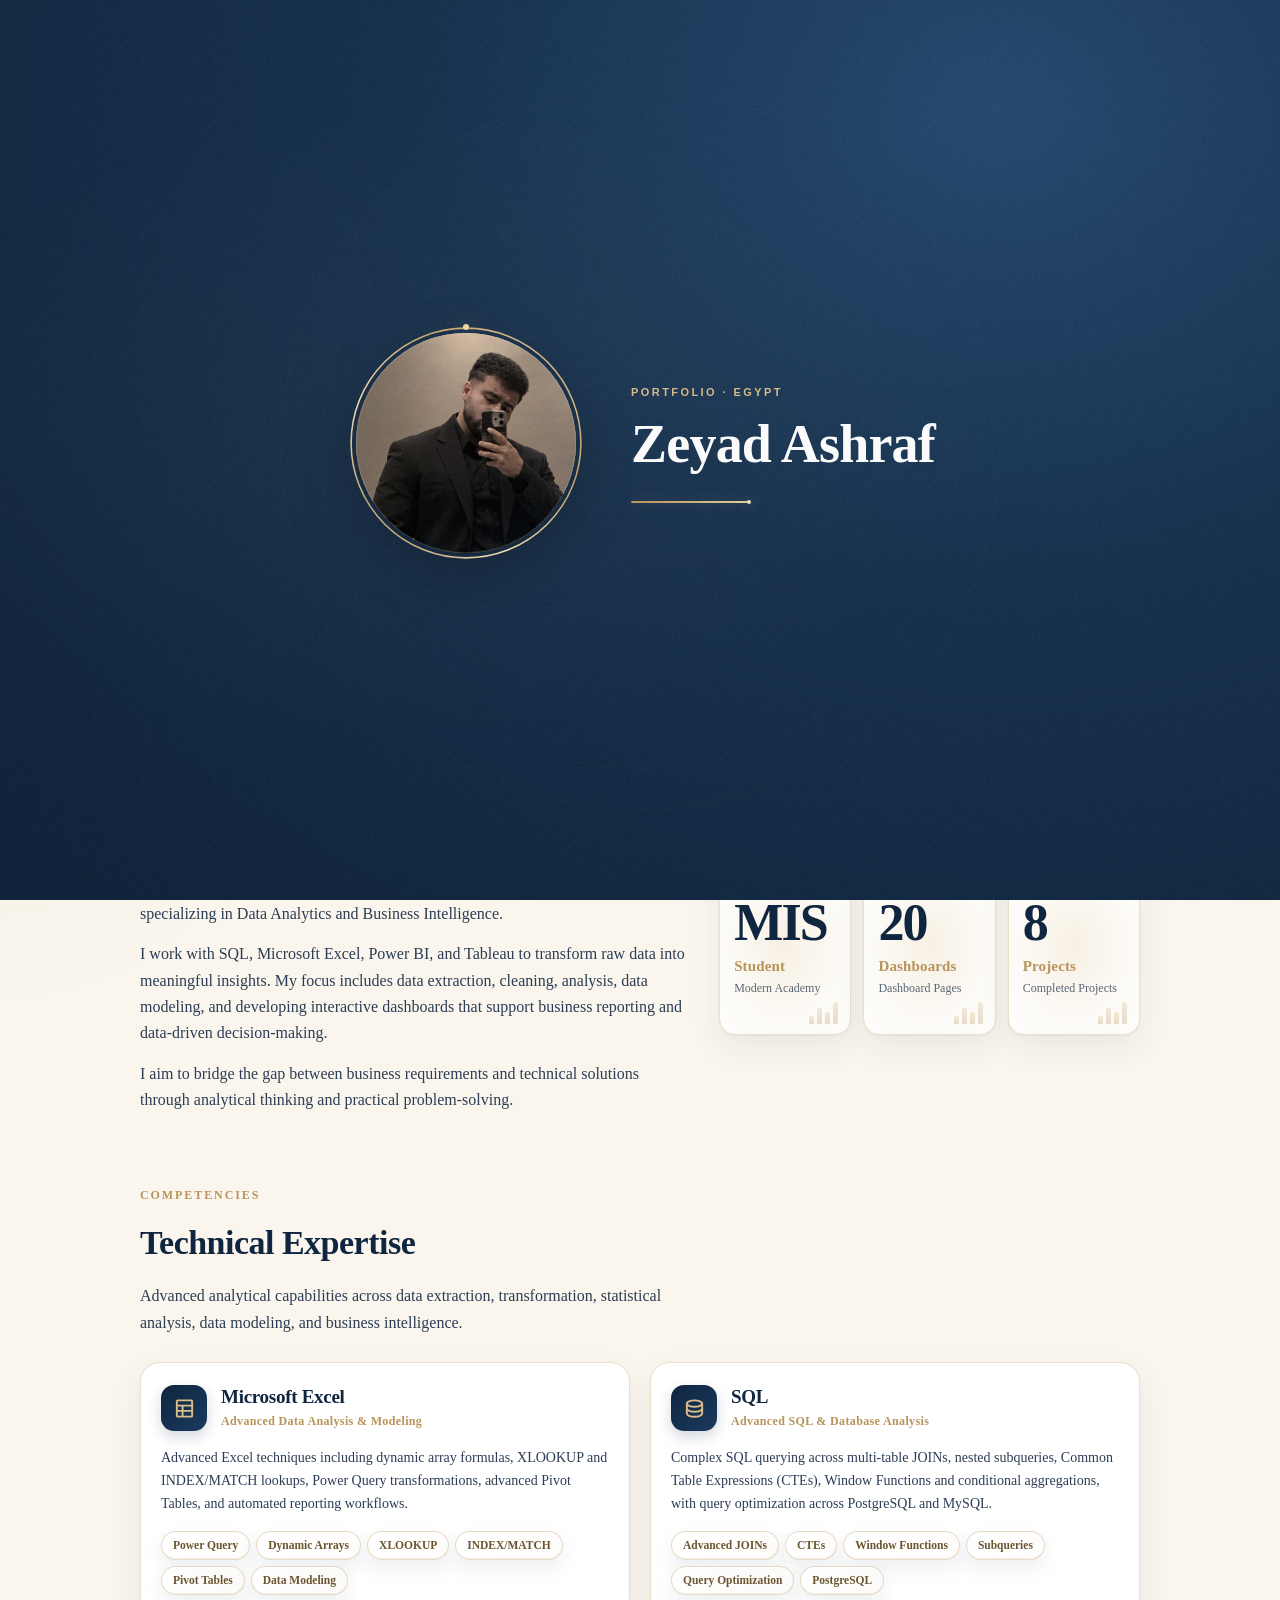
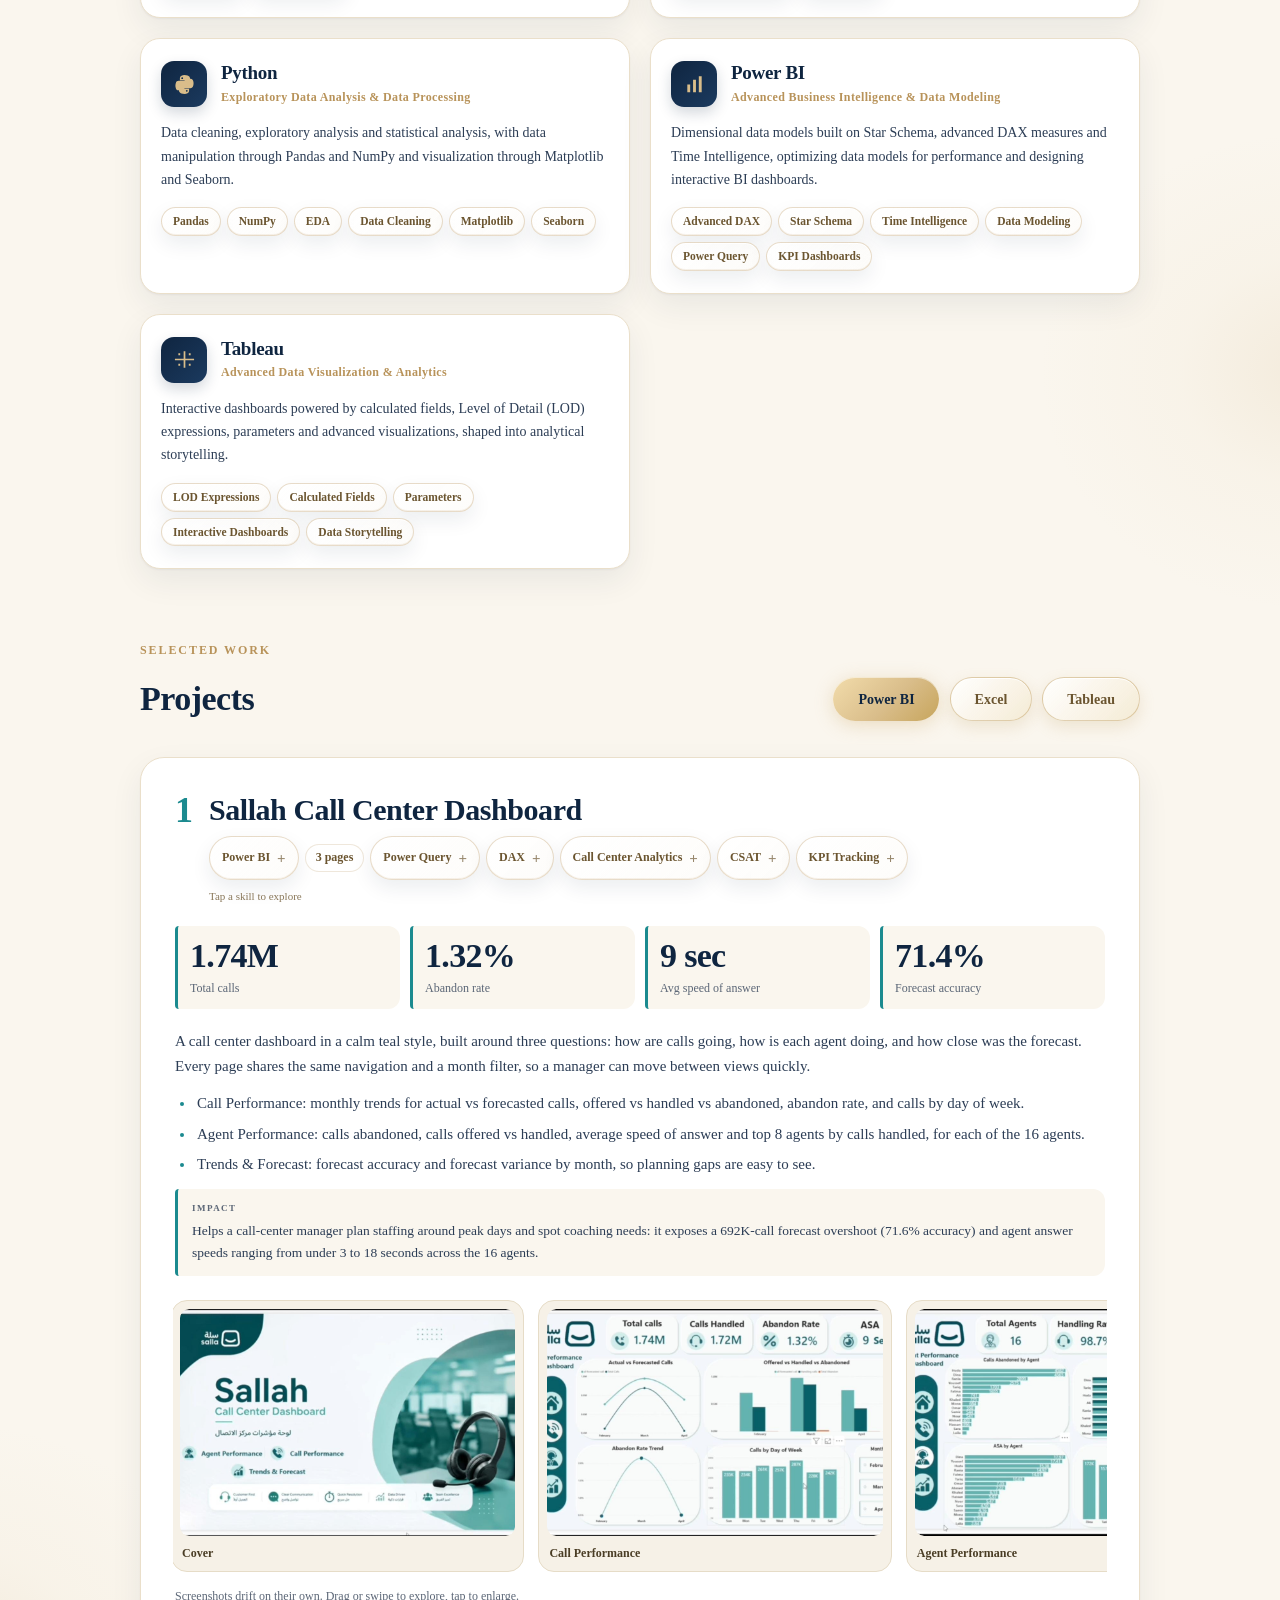
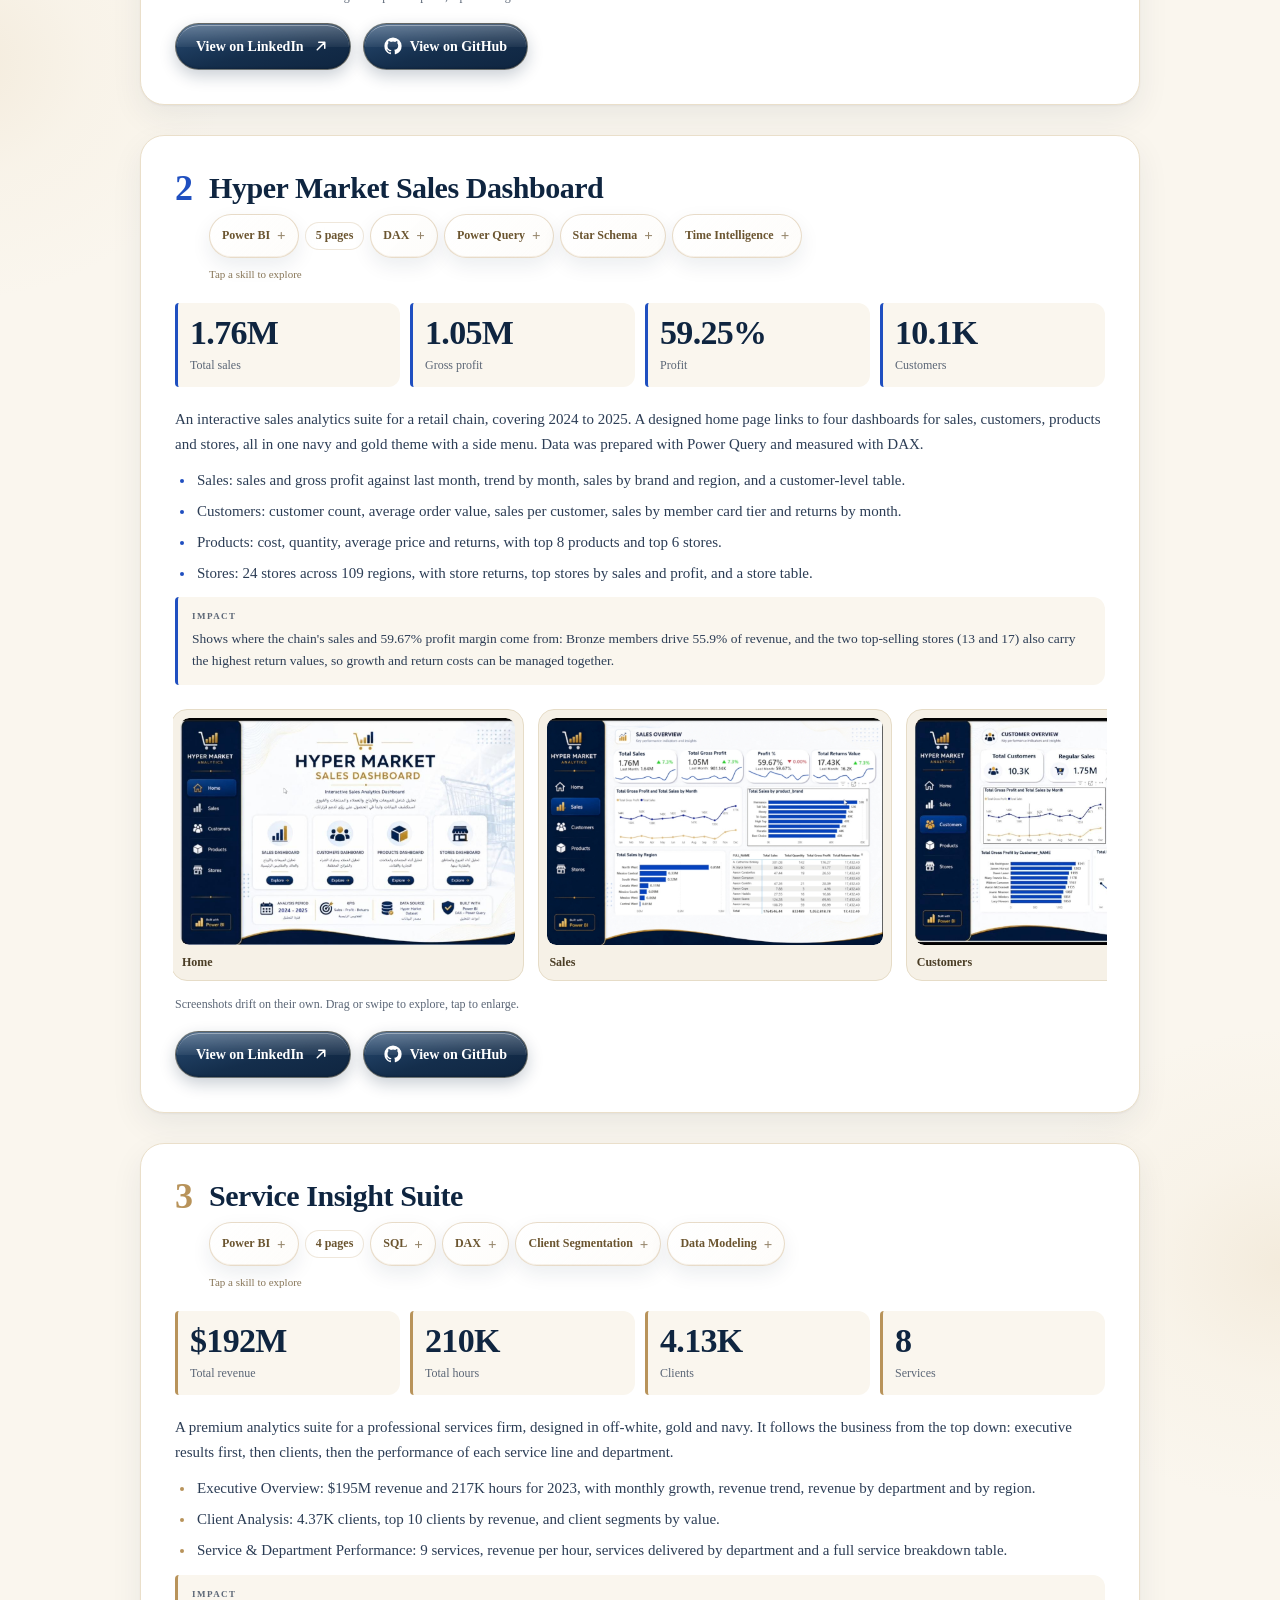
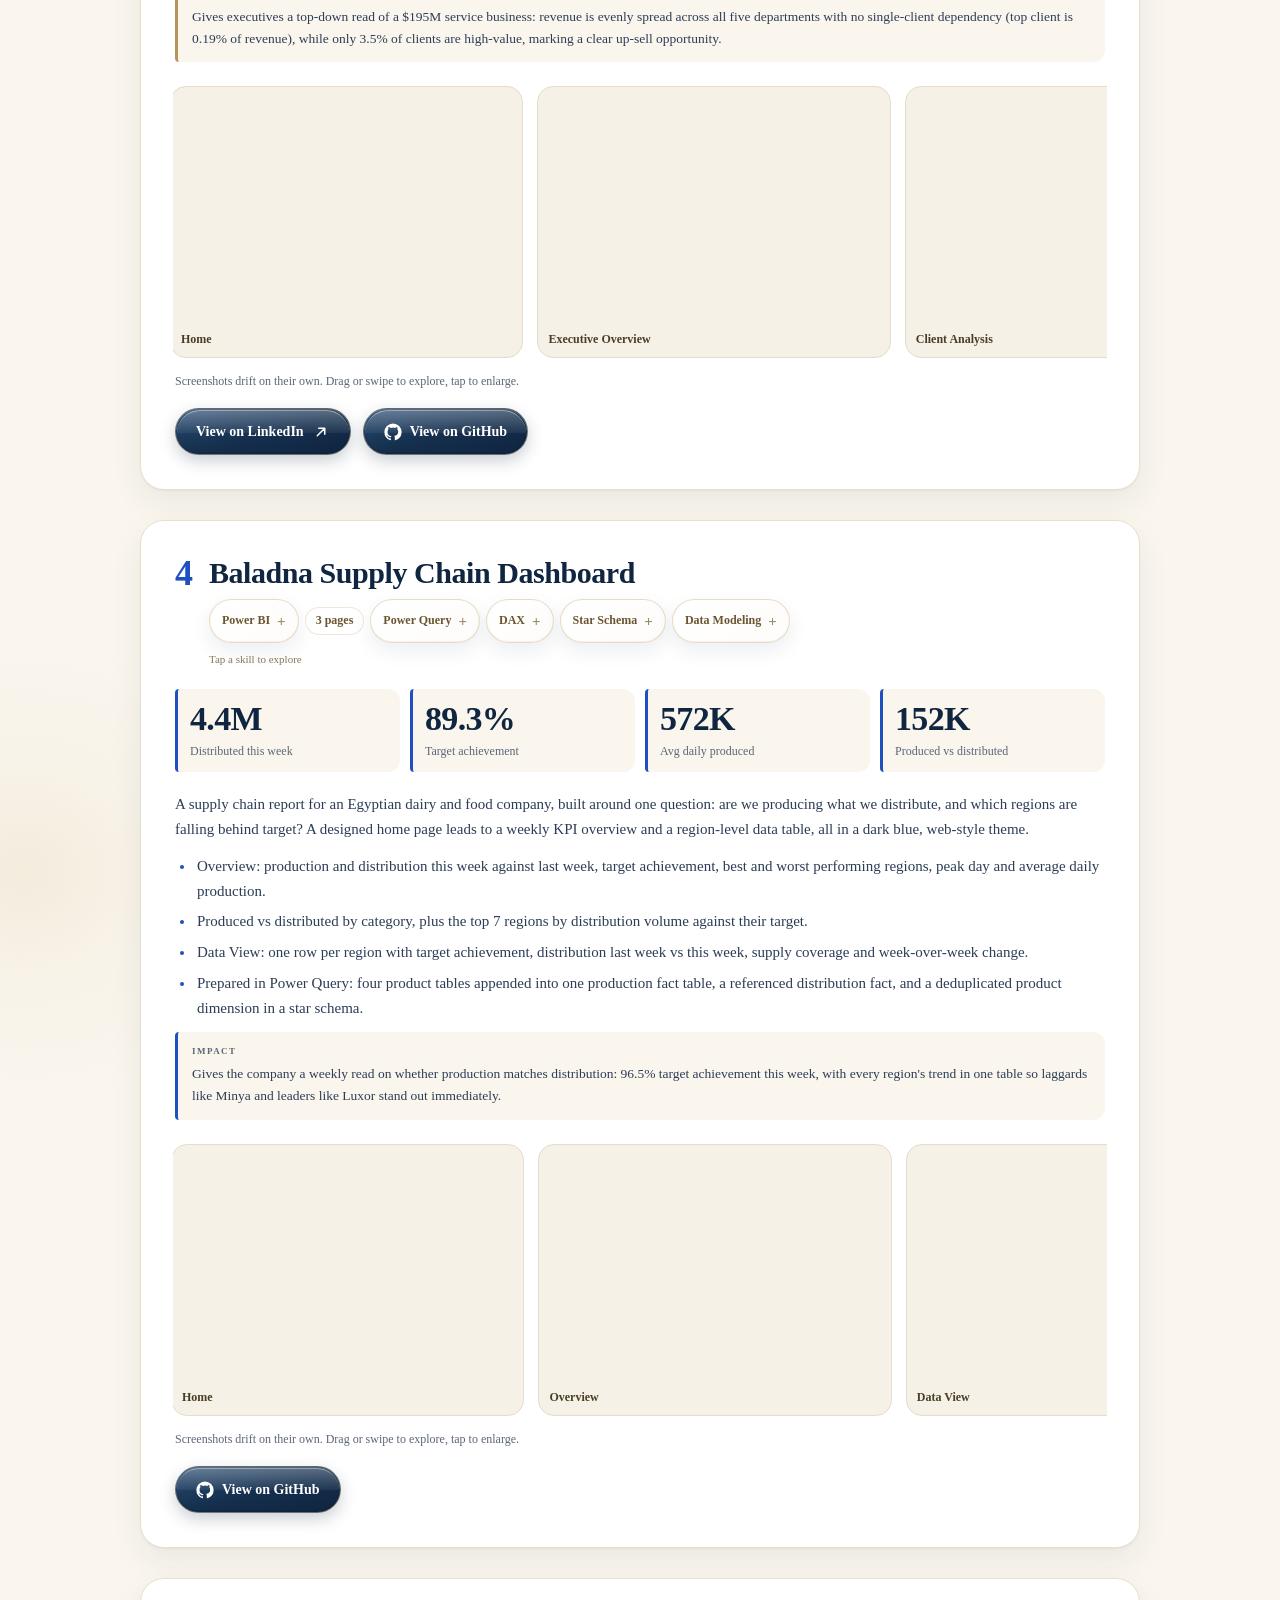
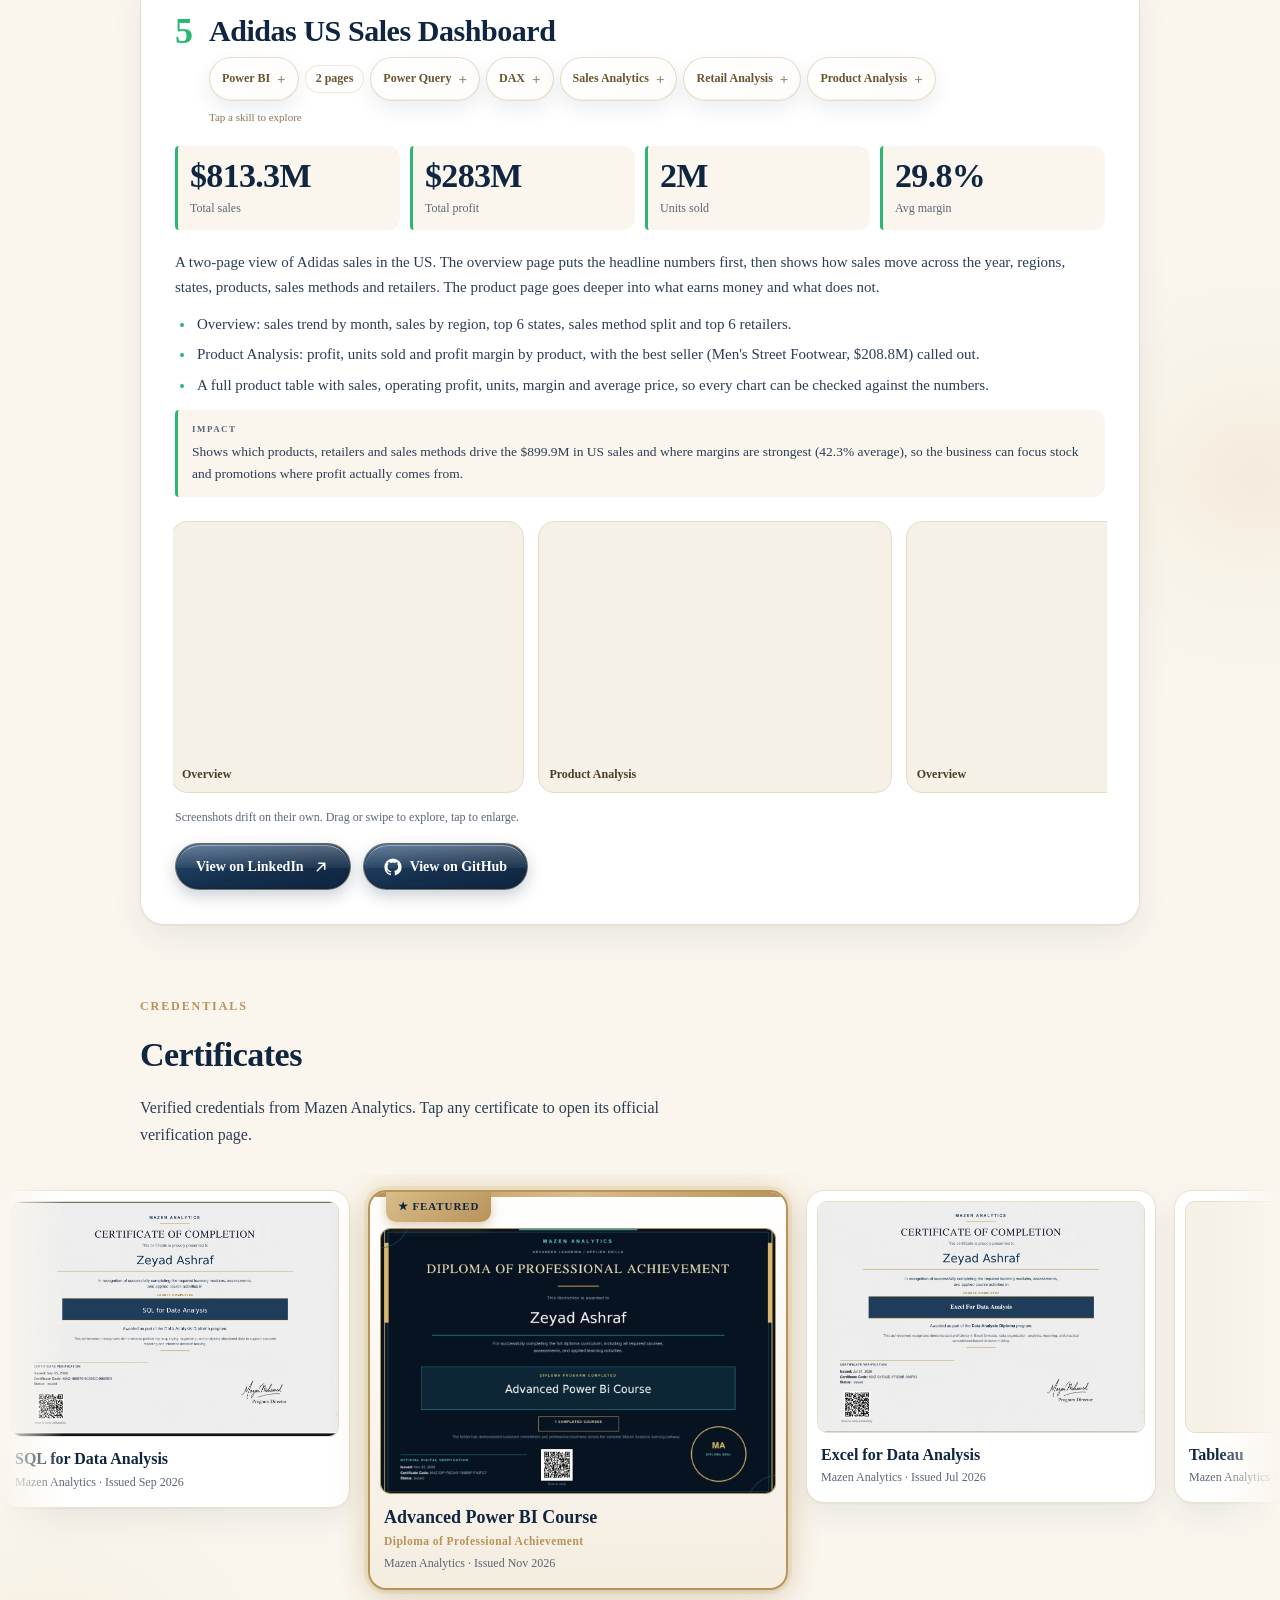
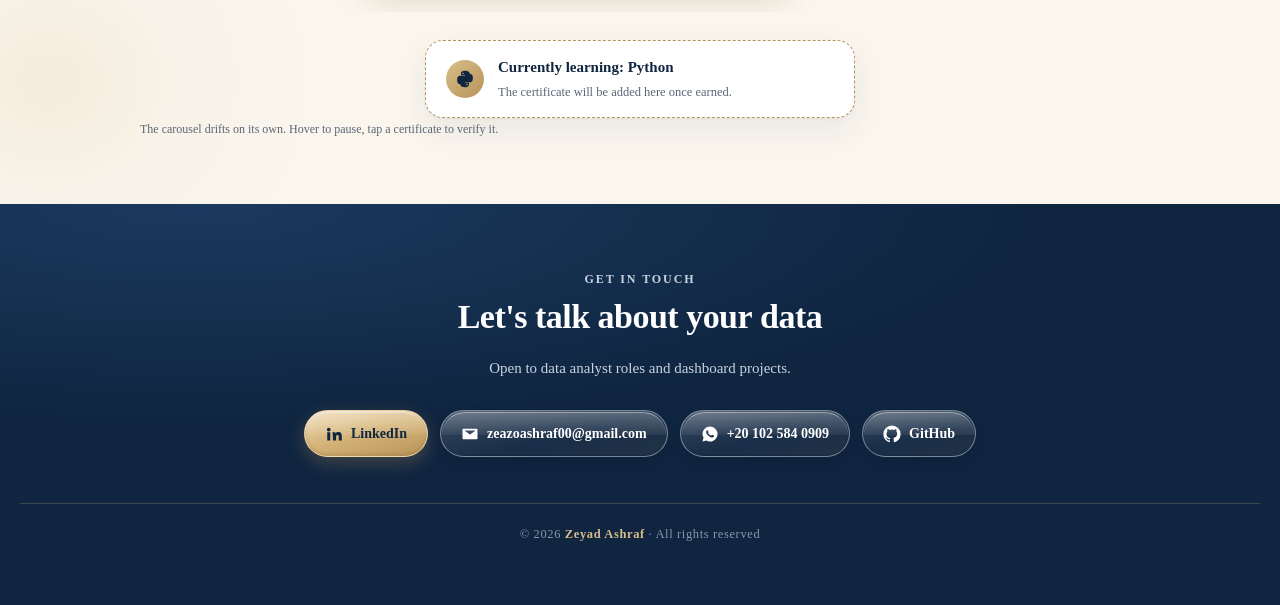
==== commit 073d57a9: "Hero bars: light up one by one, then off, repeat" ====
--- a/index.html
+++ b/index.html
@@ -27,4 +27,4 @@
 await import('./index-ext8.js');
 </script>
   <link rel="stylesheet" crossorigin href="./index-CV3w9LnD.css">
-<style id="pf-extra-themes">.pf-theme-purple{--accent: #7c4dcc;--accent-soft: rgba(124,77,204,.38)}.pf-theme-rose{--accent: #d1477a;--accent-soft: rgba(209,71,122,.38)}.pf-theme-orange{--accent: #e07b2e;--accent-soft: rgba(224,123,46,.38)}.pf-theme-red{--accent: #c8373b;--accent-soft: rgba(200,55,59,.38)}.pf-theme-sky{--accent: #2a8fd6;--accent-soft: rgba(42,143,214,.38)}.pf-theme-lime{--accent: #7aa62b;--accent-soft: rgba(122,166,43,.38)}.pf-dark .pf-theme-purple{--accent: #a98af0}.pf-dark .pf-theme-rose{--accent: #f27aa5}.pf-dark .pf-theme-orange{--accent: #f5a05c}.pf-dark .pf-theme-red{--accent: #f2777a}.pf-dark .pf-theme-sky{--accent: #6cc0f5}.pf-dark .pf-theme-lime{--accent: #aadb55}</style></head><body><div id="root"></div></body></html>+<style id="pf-extra-themes">.pf-theme-purple{--accent: #7c4dcc;--accent-soft: rgba(124,77,204,.38)}.pf-theme-rose{--accent: #d1477a;--accent-soft: rgba(209,71,122,.38)}.pf-theme-orange{--accent: #e07b2e;--accent-soft: rgba(224,123,46,.38)}.pf-theme-red{--accent: #c8373b;--accent-soft: rgba(200,55,59,.38)}.pf-theme-sky{--accent: #2a8fd6;--accent-soft: rgba(42,143,214,.38)}.pf-theme-lime{--accent: #7aa62b;--accent-soft: rgba(122,166,43,.38)}.pf-dark .pf-theme-purple{--accent: #a98af0}.pf-dark .pf-theme-rose{--accent: #f27aa5}.pf-dark .pf-theme-orange{--accent: #f5a05c}.pf-dark .pf-theme-red{--accent: #f2777a}.pf-dark .pf-theme-sky{--accent: #6cc0f5}.pf-dark .pf-theme-lime{--accent: #aadb55}</style><style id="pf-hero-bars-light">.pf-hero-bars{opacity:1}.pf-hero-bars i{opacity:.22}@keyframes pf-hbl-1{0%,0.00%{opacity:.22;filter:none}3.26%,20.65%{opacity:1;filter:brightness(1.35) drop-shadow(0 0 5px rgba(217,189,138,.9))}26.09%,100%{opacity:.22;filter:none}}@keyframes pf-hbl-2{0%,9.78%{opacity:.22;filter:none}13.04%,30.43%{opacity:1;filter:brightness(1.35) drop-shadow(0 0 5px rgba(217,189,138,.9))}35.87%,100%{opacity:.22;filter:none}}@keyframes pf-hbl-3{0%,19.57%{opacity:.22;filter:none}22.83%,40.22%{opacity:1;filter:brightness(1.35) drop-shadow(0 0 5px rgba(217,189,138,.9))}45.65%,100%{opacity:.22;filter:none}}@keyframes pf-hbl-4{0%,29.35%{opacity:.22;filter:none}32.61%,50.00%{opacity:1;filter:brightness(1.35) drop-shadow(0 0 5px rgba(217,189,138,.9))}55.43%,100%{opacity:.22;filter:none}}@keyframes pf-hbl-5{0%,39.13%{opacity:.22;filter:none}42.39%,59.78%{opacity:1;filter:brightness(1.35) drop-shadow(0 0 5px rgba(217,189,138,.9))}65.22%,100%{opacity:.22;filter:none}}@keyframes pf-hbl-6{0%,48.91%{opacity:.22;filter:none}52.17%,69.57%{opacity:1;filter:brightness(1.35) drop-shadow(0 0 5px rgba(217,189,138,.9))}75.00%,100%{opacity:.22;filter:none}}.pf-js .pf-loaded .pf-hero-bars i:nth-child(1){animation:pf-bar-in 1.1s var(--ease) .15s both,pf-hbl-1 4.6s ease-in-out 1.9s infinite}.pf-js .pf-loaded .pf-hero-bars i:nth-child(2){animation:pf-bar-in 1.1s var(--ease) .25s both,pf-hbl-2 4.6s ease-in-out 1.9s infinite}.pf-js .pf-loaded .pf-hero-bars i:nth-child(3){animation:pf-bar-in 1.1s var(--ease) .35s both,pf-hbl-3 4.6s ease-in-out 1.9s infinite}.pf-js .pf-loaded .pf-hero-bars i:nth-child(4){animation:pf-bar-in 1.1s var(--ease) .45s both,pf-hbl-4 4.6s ease-in-out 1.9s infinite}.pf-js .pf-loaded .pf-hero-bars i:nth-child(5){animation:pf-bar-in 1.1s var(--ease) .55s both,pf-hbl-5 4.6s ease-in-out 1.9s infinite}.pf-js .pf-loaded .pf-hero-bars i:nth-child(6){animation:pf-bar-in 1.1s var(--ease) .65s both,pf-hbl-6 4.6s ease-in-out 1.9s infinite}</style></head><body><div id="root"></div></body></html>
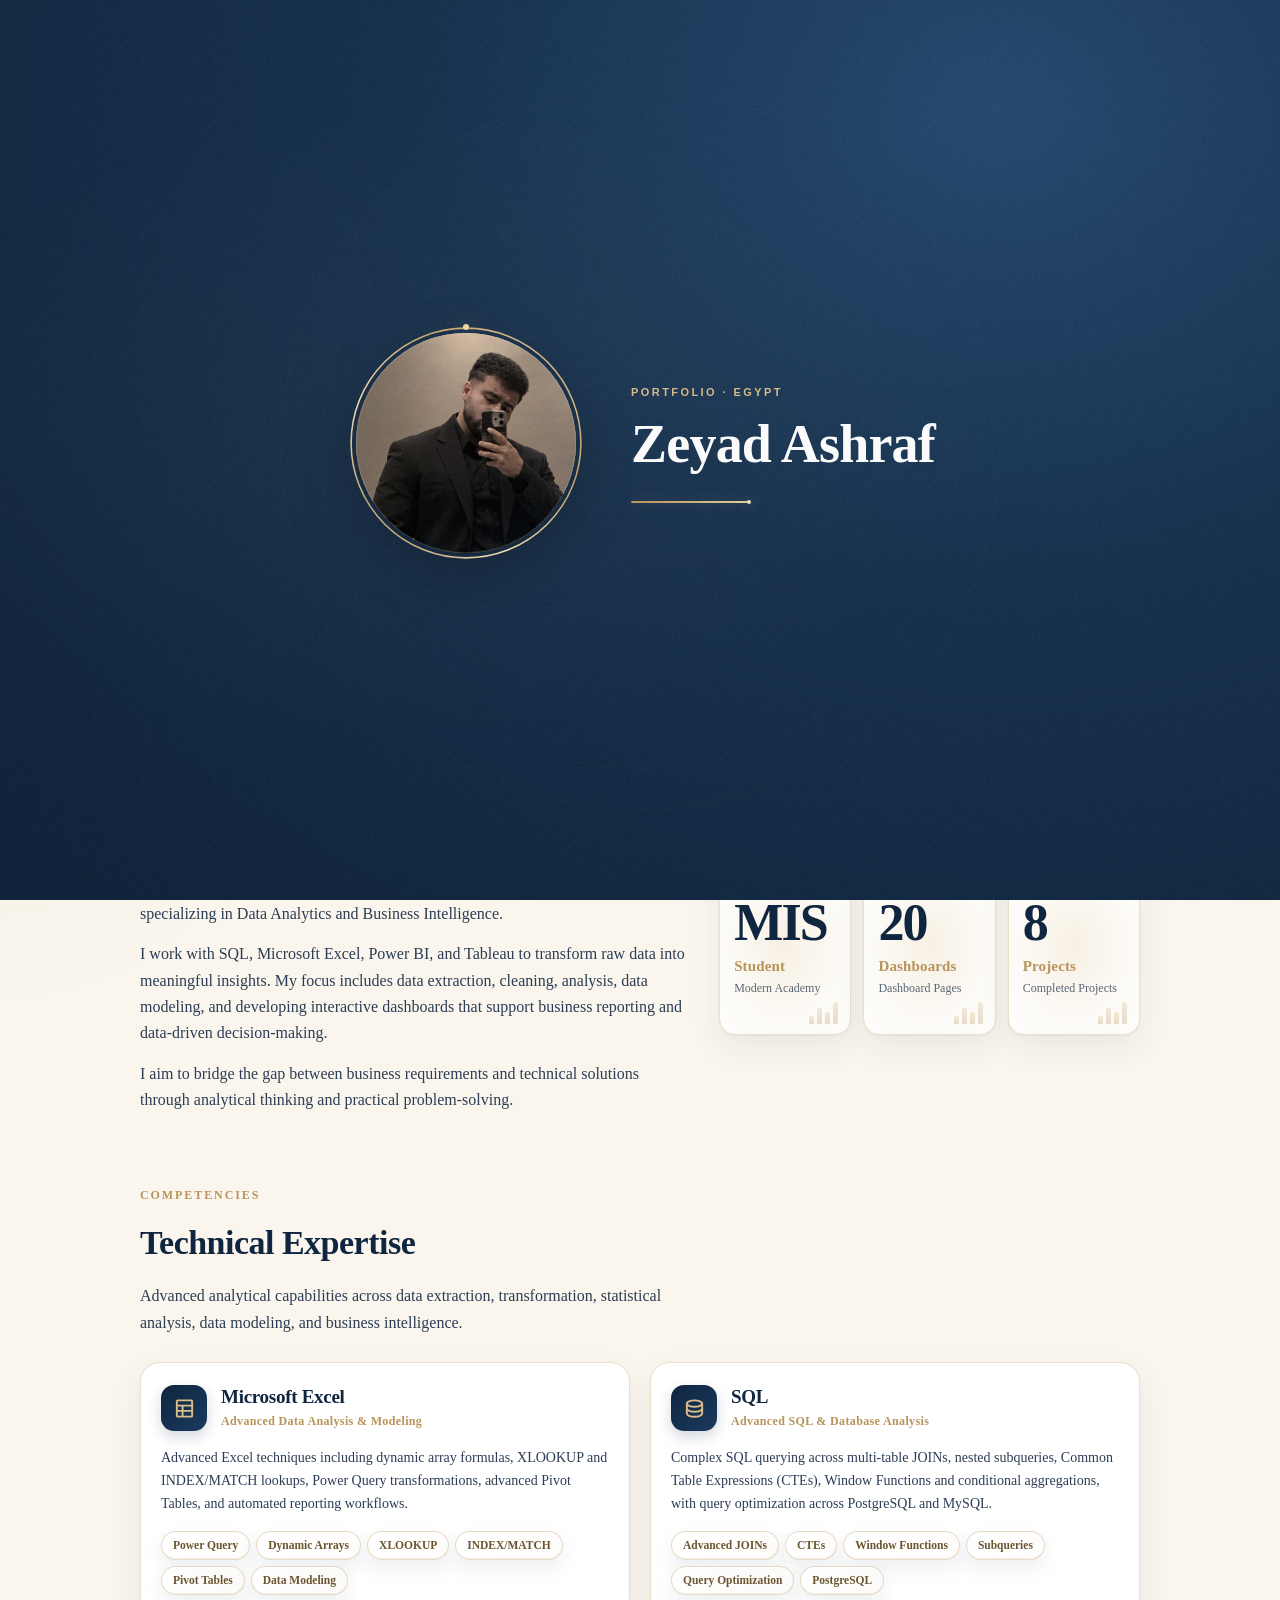
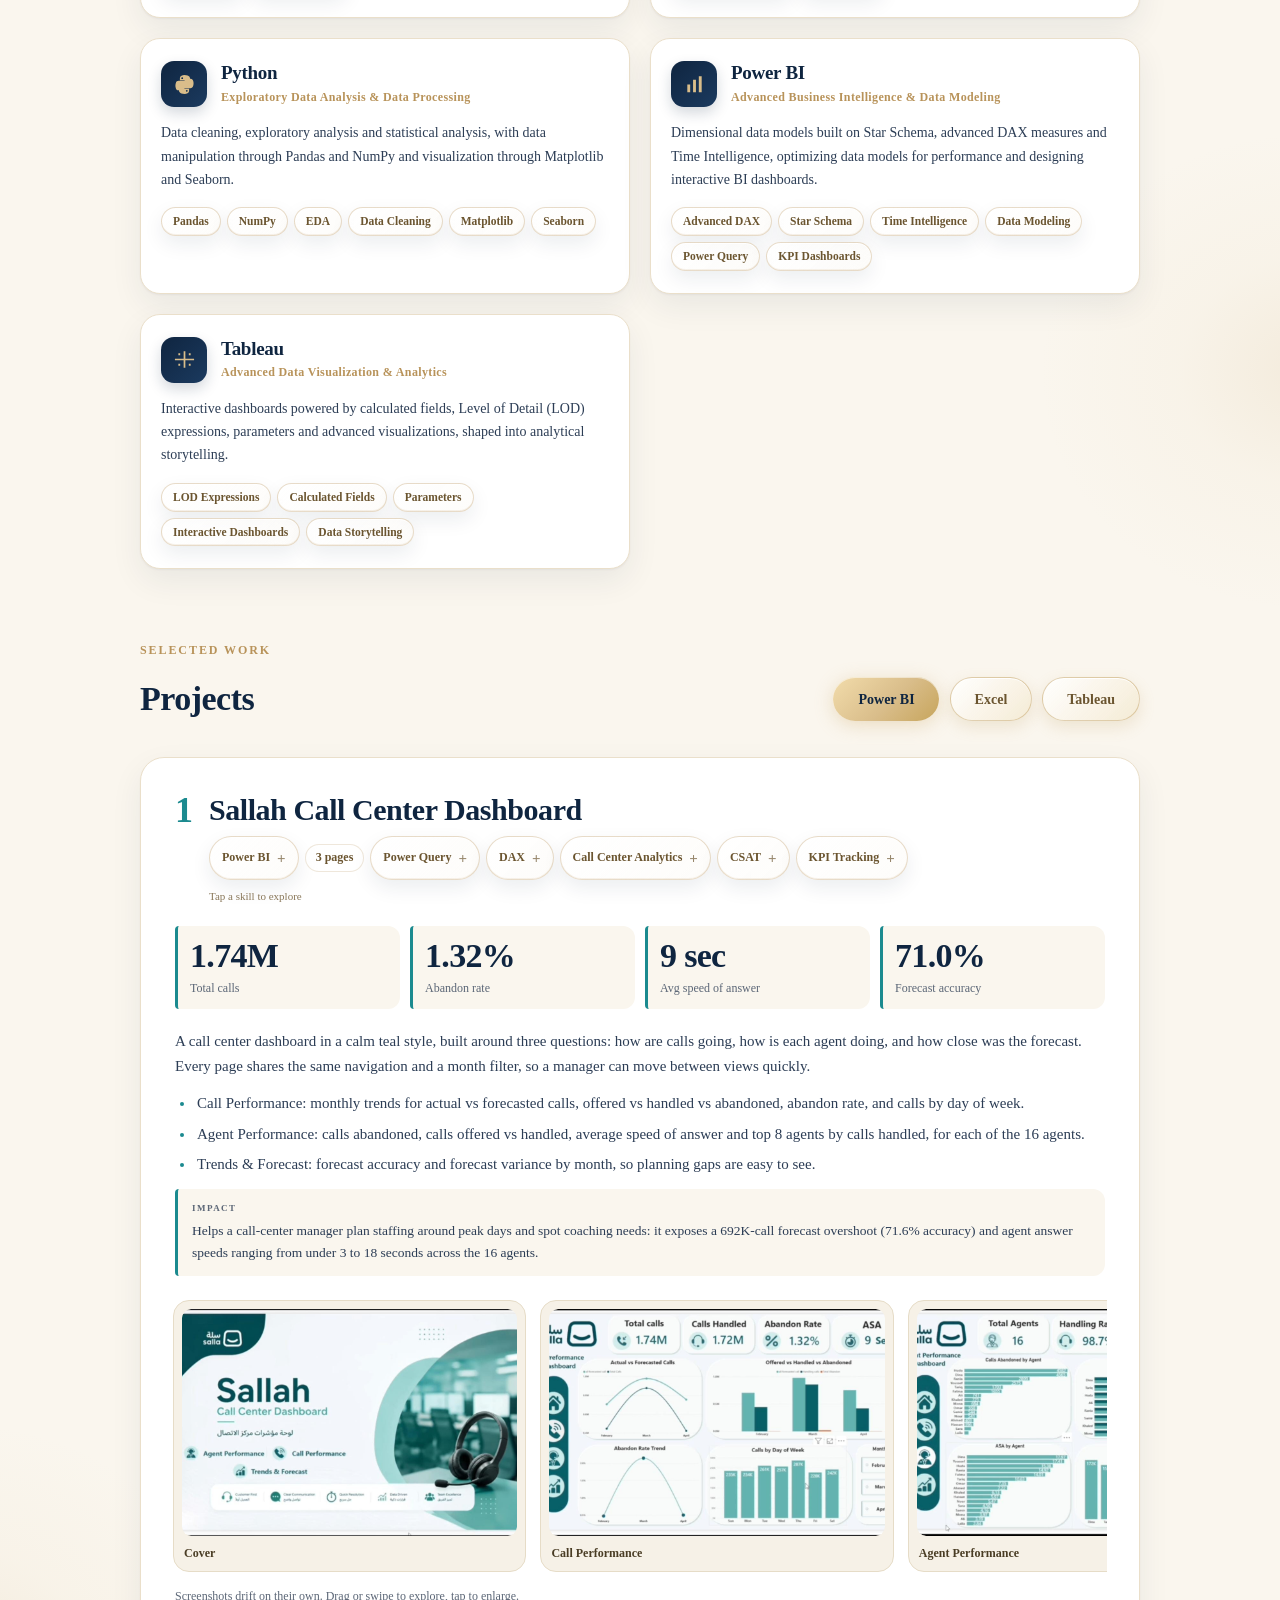
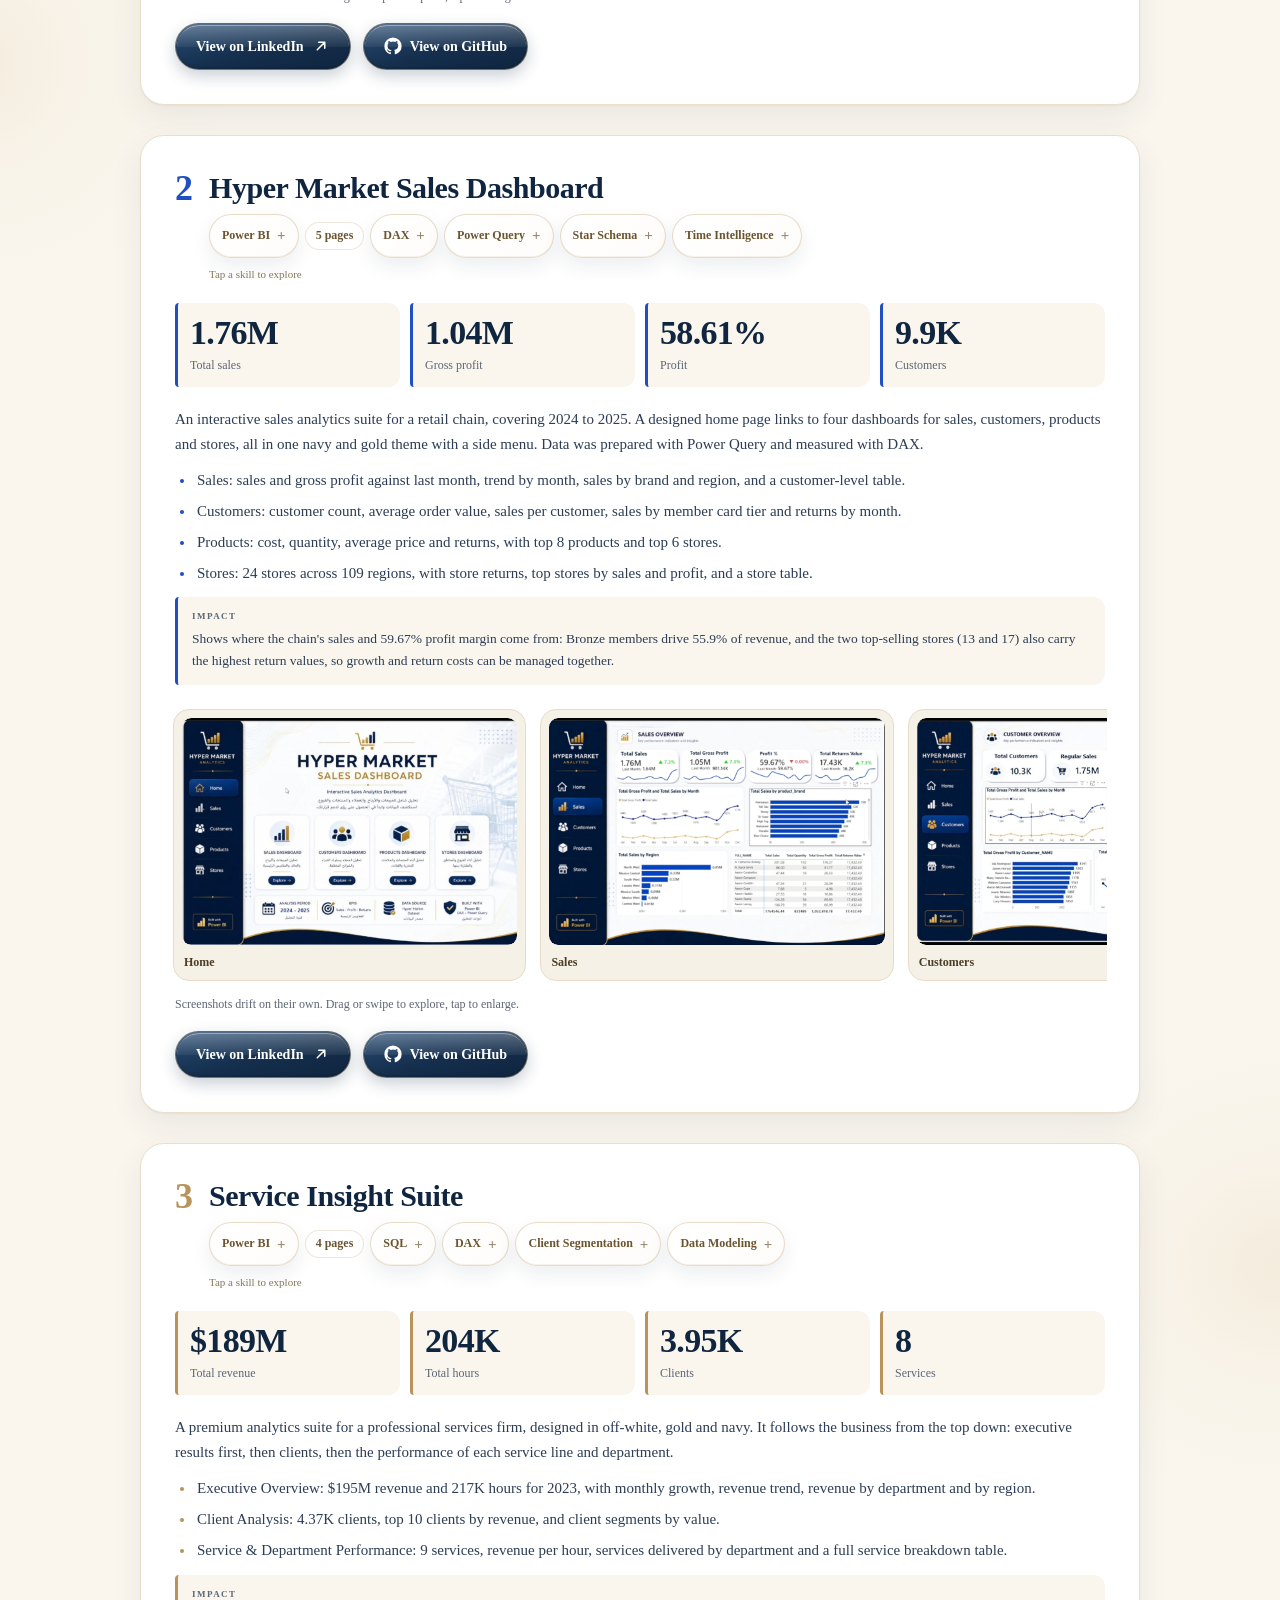
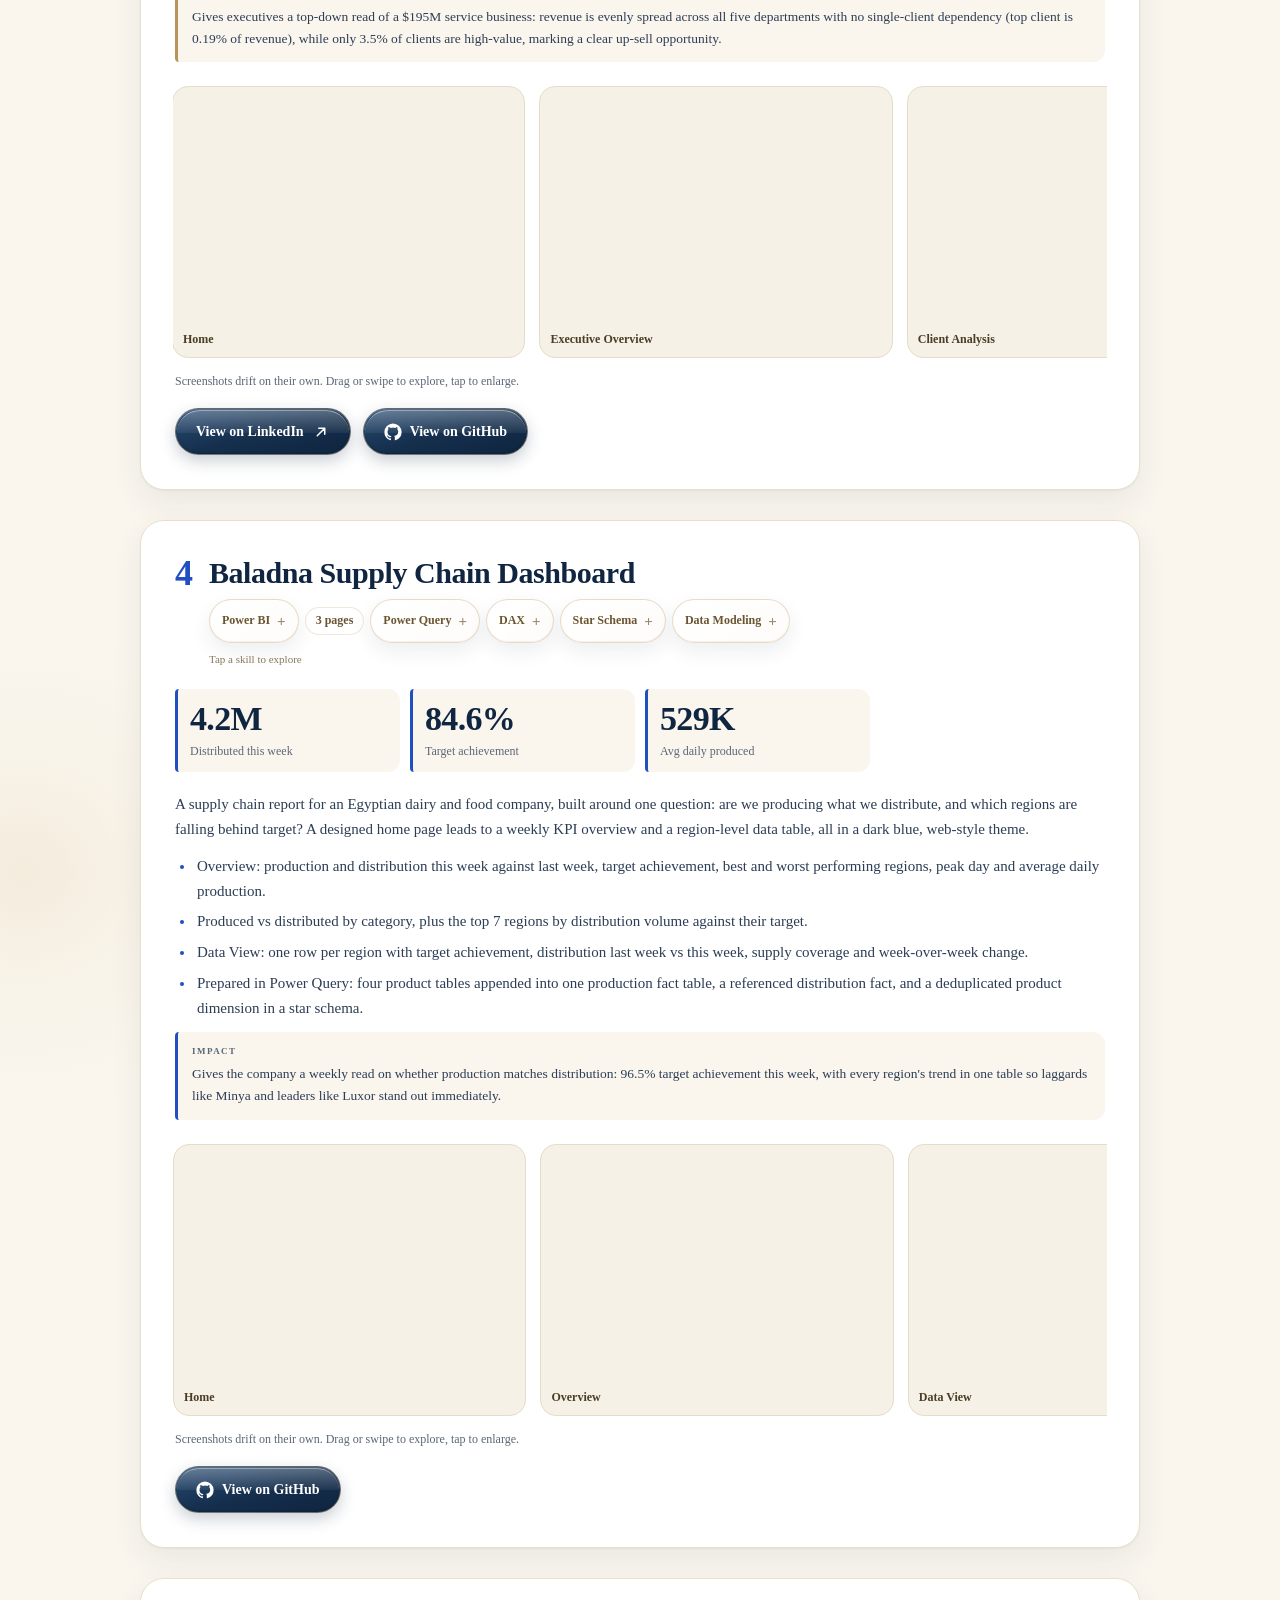
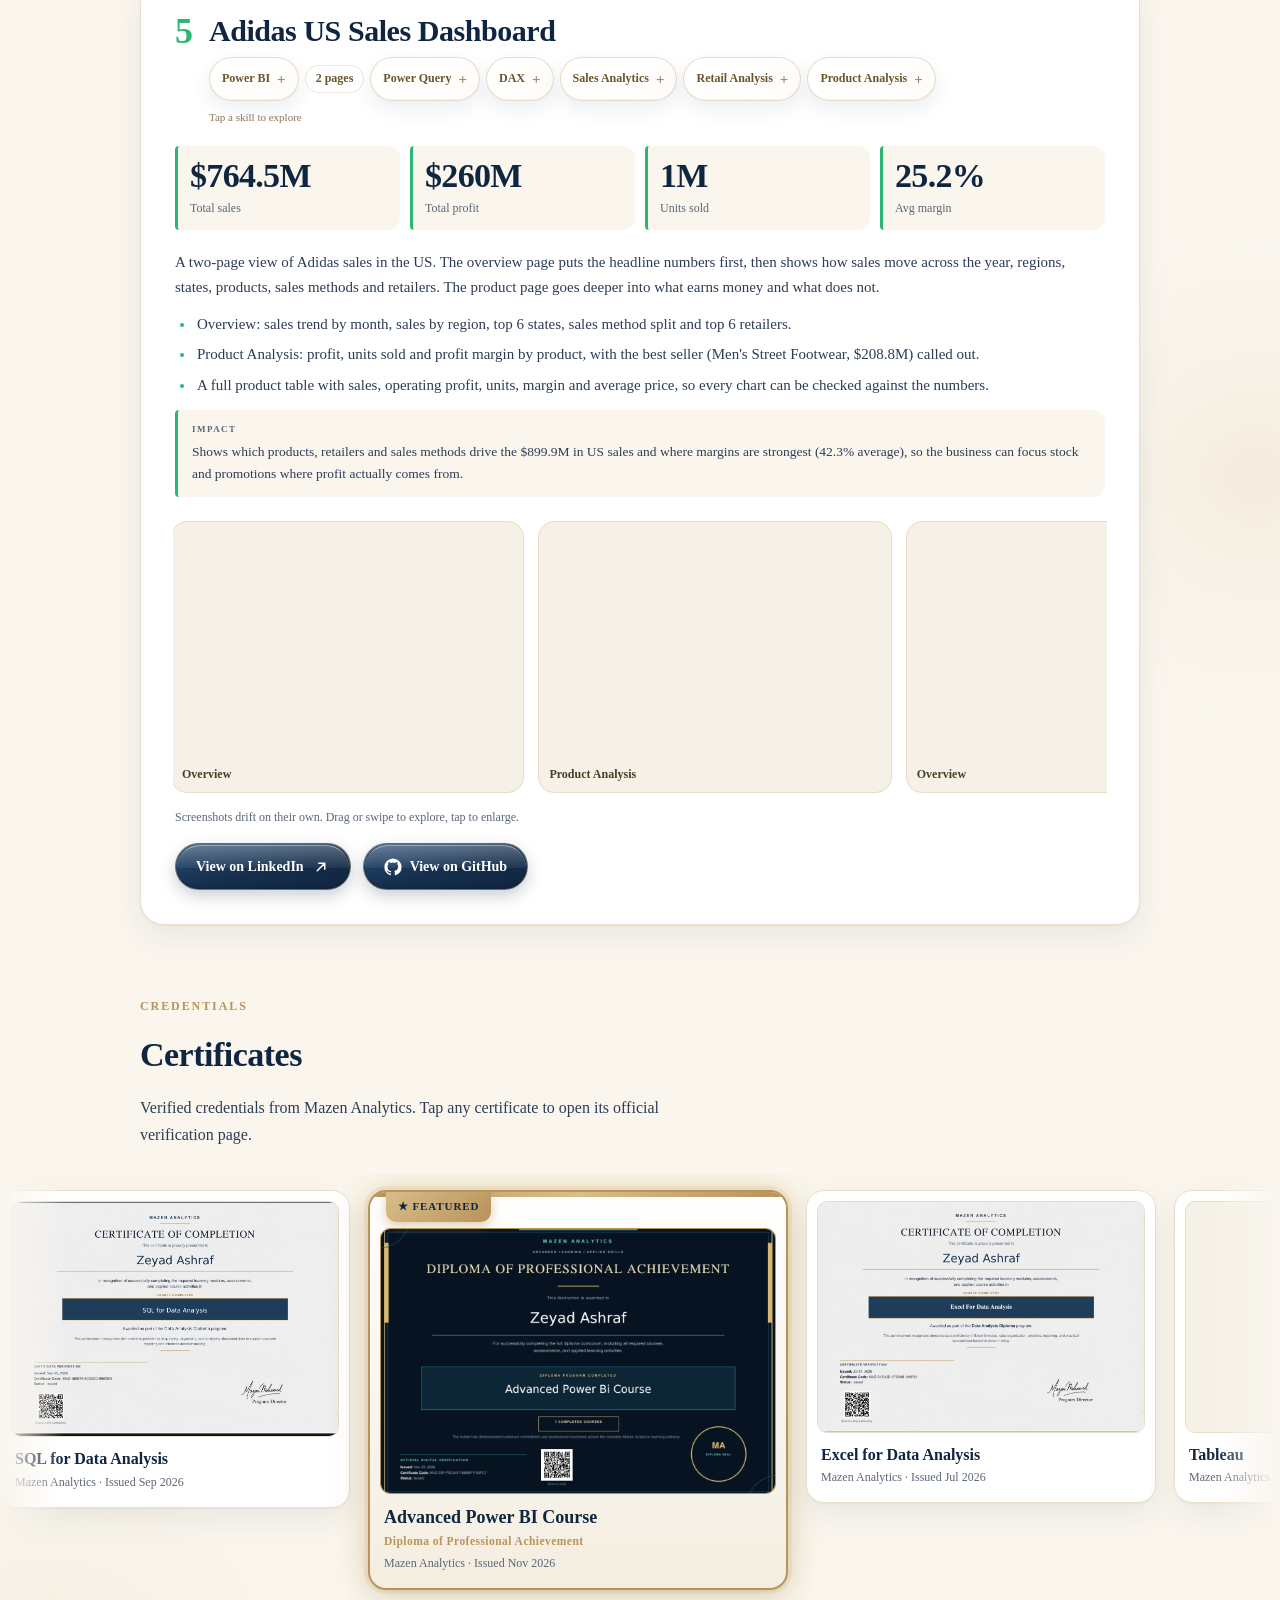
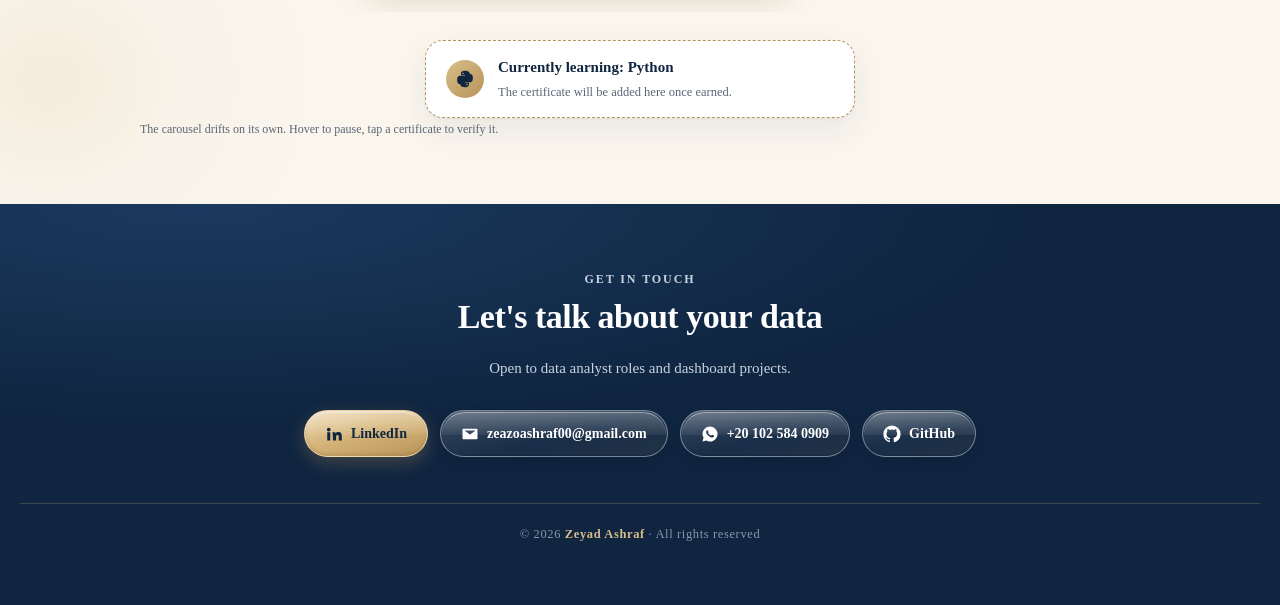
==== commit f149dc7a: "Baladna: drop unreconciled 184K metric" ====
--- a/index.html
+++ b/index.html
@@ -24,7 +24,7 @@
 x.certs=(x.certs||[]).map(c=>({...c,img:abs(c.img)}));
 x.addPages=x.projects.reduce((a,p)=>a+(parseInt(p.pages)||1),0);
 window.__PF_X=x;window.__S=x.site=x.site||{};
-await import('./index-ext8.js');
+await import('./index-ext9.js');
 </script>
   <link rel="stylesheet" crossorigin href="./index-CV3w9LnD.css">
 <style id="pf-extra-themes">.pf-theme-purple{--accent: #7c4dcc;--accent-soft: rgba(124,77,204,.38)}.pf-theme-rose{--accent: #d1477a;--accent-soft: rgba(209,71,122,.38)}.pf-theme-orange{--accent: #e07b2e;--accent-soft: rgba(224,123,46,.38)}.pf-theme-red{--accent: #c8373b;--accent-soft: rgba(200,55,59,.38)}.pf-theme-sky{--accent: #2a8fd6;--accent-soft: rgba(42,143,214,.38)}.pf-theme-lime{--accent: #7aa62b;--accent-soft: rgba(122,166,43,.38)}.pf-dark .pf-theme-purple{--accent: #a98af0}.pf-dark .pf-theme-rose{--accent: #f27aa5}.pf-dark .pf-theme-orange{--accent: #f5a05c}.pf-dark .pf-theme-red{--accent: #f2777a}.pf-dark .pf-theme-sky{--accent: #6cc0f5}.pf-dark .pf-theme-lime{--accent: #aadb55}</style><style id="pf-hero-bars-light">.pf-hero-bars{opacity:1}.pf-hero-bars i{opacity:.22}@keyframes pf-hbl-1{0%,0.00%{opacity:.22;filter:none}3.26%,20.65%{opacity:1;filter:brightness(1.35) drop-shadow(0 0 5px rgba(217,189,138,.9))}26.09%,100%{opacity:.22;filter:none}}@keyframes pf-hbl-2{0%,9.78%{opacity:.22;filter:none}13.04%,30.43%{opacity:1;filter:brightness(1.35) drop-shadow(0 0 5px rgba(217,189,138,.9))}35.87%,100%{opacity:.22;filter:none}}@keyframes pf-hbl-3{0%,19.57%{opacity:.22;filter:none}22.83%,40.22%{opacity:1;filter:brightness(1.35) drop-shadow(0 0 5px rgba(217,189,138,.9))}45.65%,100%{opacity:.22;filter:none}}@keyframes pf-hbl-4{0%,29.35%{opacity:.22;filter:none}32.61%,50.00%{opacity:1;filter:brightness(1.35) drop-shadow(0 0 5px rgba(217,189,138,.9))}55.43%,100%{opacity:.22;filter:none}}@keyframes pf-hbl-5{0%,39.13%{opacity:.22;filter:none}42.39%,59.78%{opacity:1;filter:brightness(1.35) drop-shadow(0 0 5px rgba(217,189,138,.9))}65.22%,100%{opacity:.22;filter:none}}@keyframes pf-hbl-6{0%,48.91%{opacity:.22;filter:none}52.17%,69.57%{opacity:1;filter:brightness(1.35) drop-shadow(0 0 5px rgba(217,189,138,.9))}75.00%,100%{opacity:.22;filter:none}}.pf-js .pf-loaded .pf-hero-bars i:nth-child(1){animation:pf-bar-in 1.1s var(--ease) .15s both,pf-hbl-1 4.6s ease-in-out 1.9s infinite}.pf-js .pf-loaded .pf-hero-bars i:nth-child(2){animation:pf-bar-in 1.1s var(--ease) .25s both,pf-hbl-2 4.6s ease-in-out 1.9s infinite}.pf-js .pf-loaded .pf-hero-bars i:nth-child(3){animation:pf-bar-in 1.1s var(--ease) .35s both,pf-hbl-3 4.6s ease-in-out 1.9s infinite}.pf-js .pf-loaded .pf-hero-bars i:nth-child(4){animation:pf-bar-in 1.1s var(--ease) .45s both,pf-hbl-4 4.6s ease-in-out 1.9s infinite}.pf-js .pf-loaded .pf-hero-bars i:nth-child(5){animation:pf-bar-in 1.1s var(--ease) .55s both,pf-hbl-5 4.6s ease-in-out 1.9s infinite}.pf-js .pf-loaded .pf-hero-bars i:nth-child(6){animation:pf-bar-in 1.1s var(--ease) .65s both,pf-hbl-6 4.6s ease-in-out 1.9s infinite}</style></head><body><div id="root"></div></body></html>
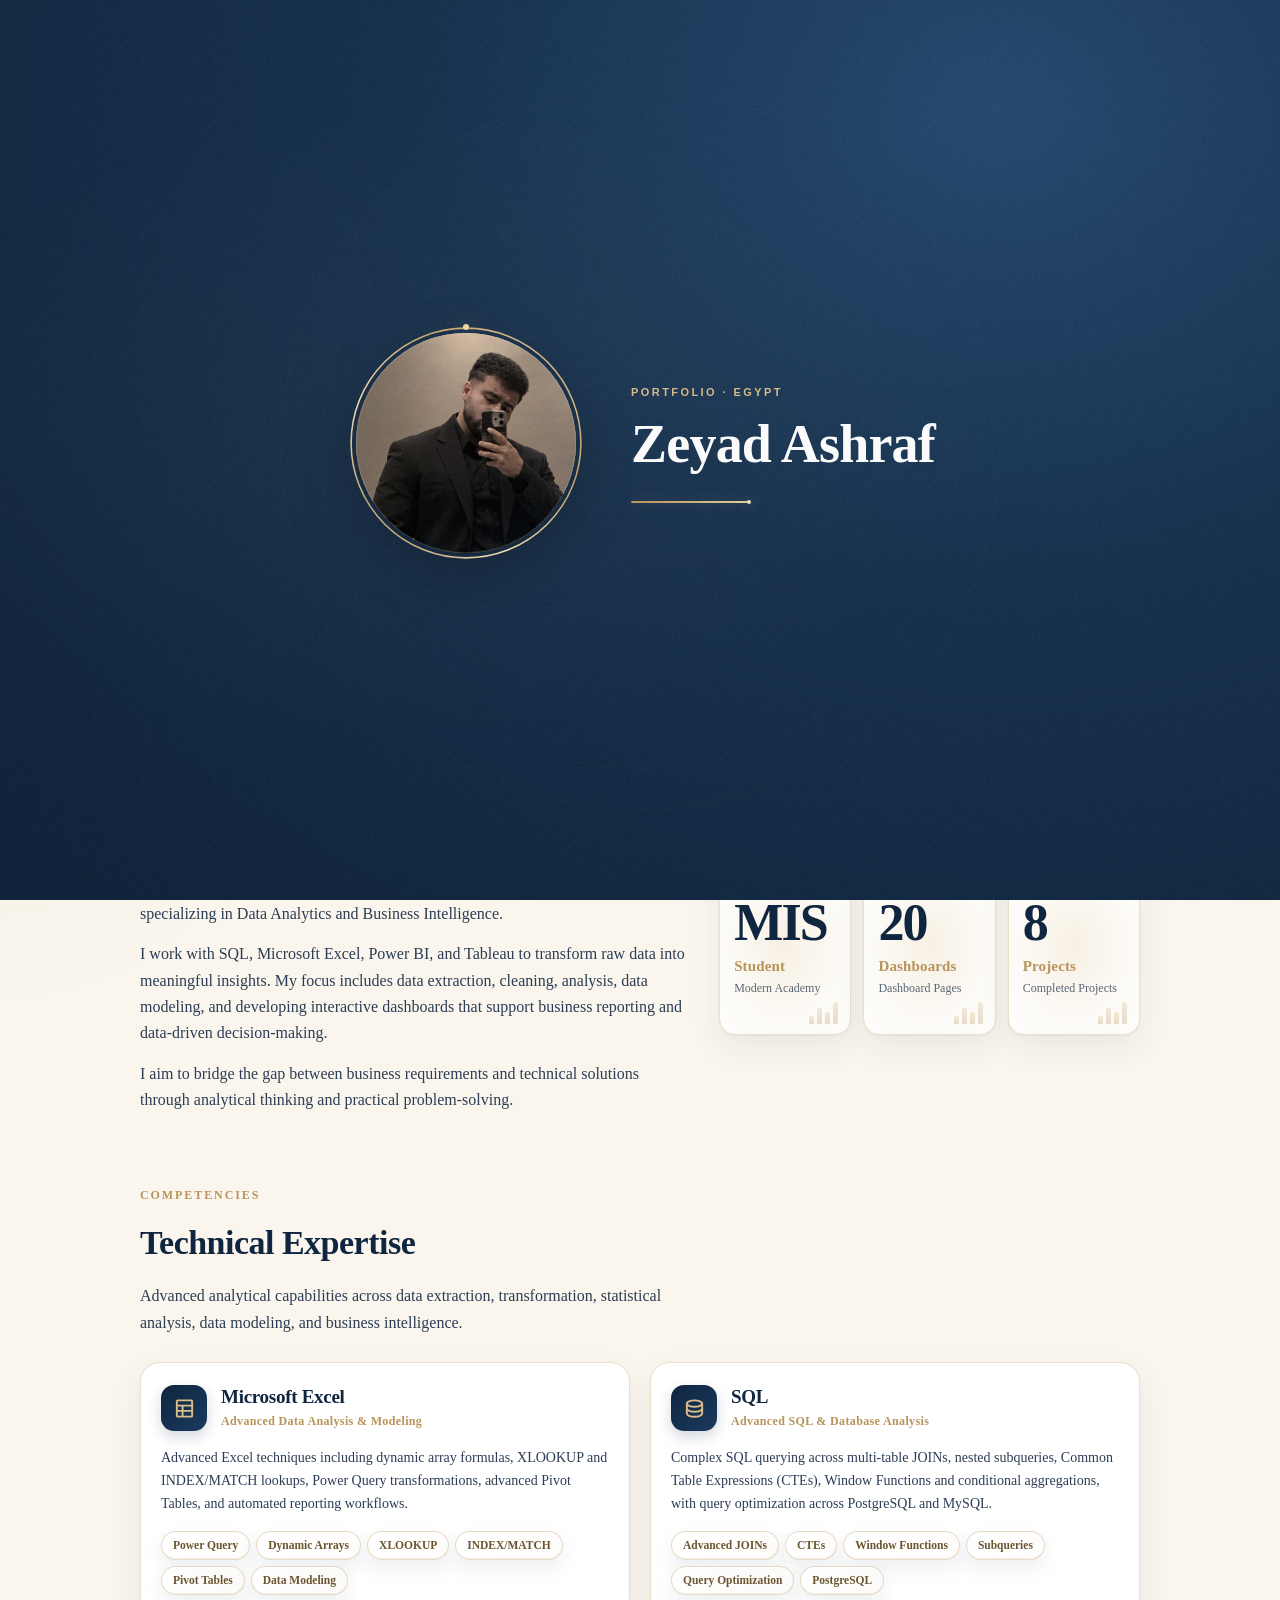
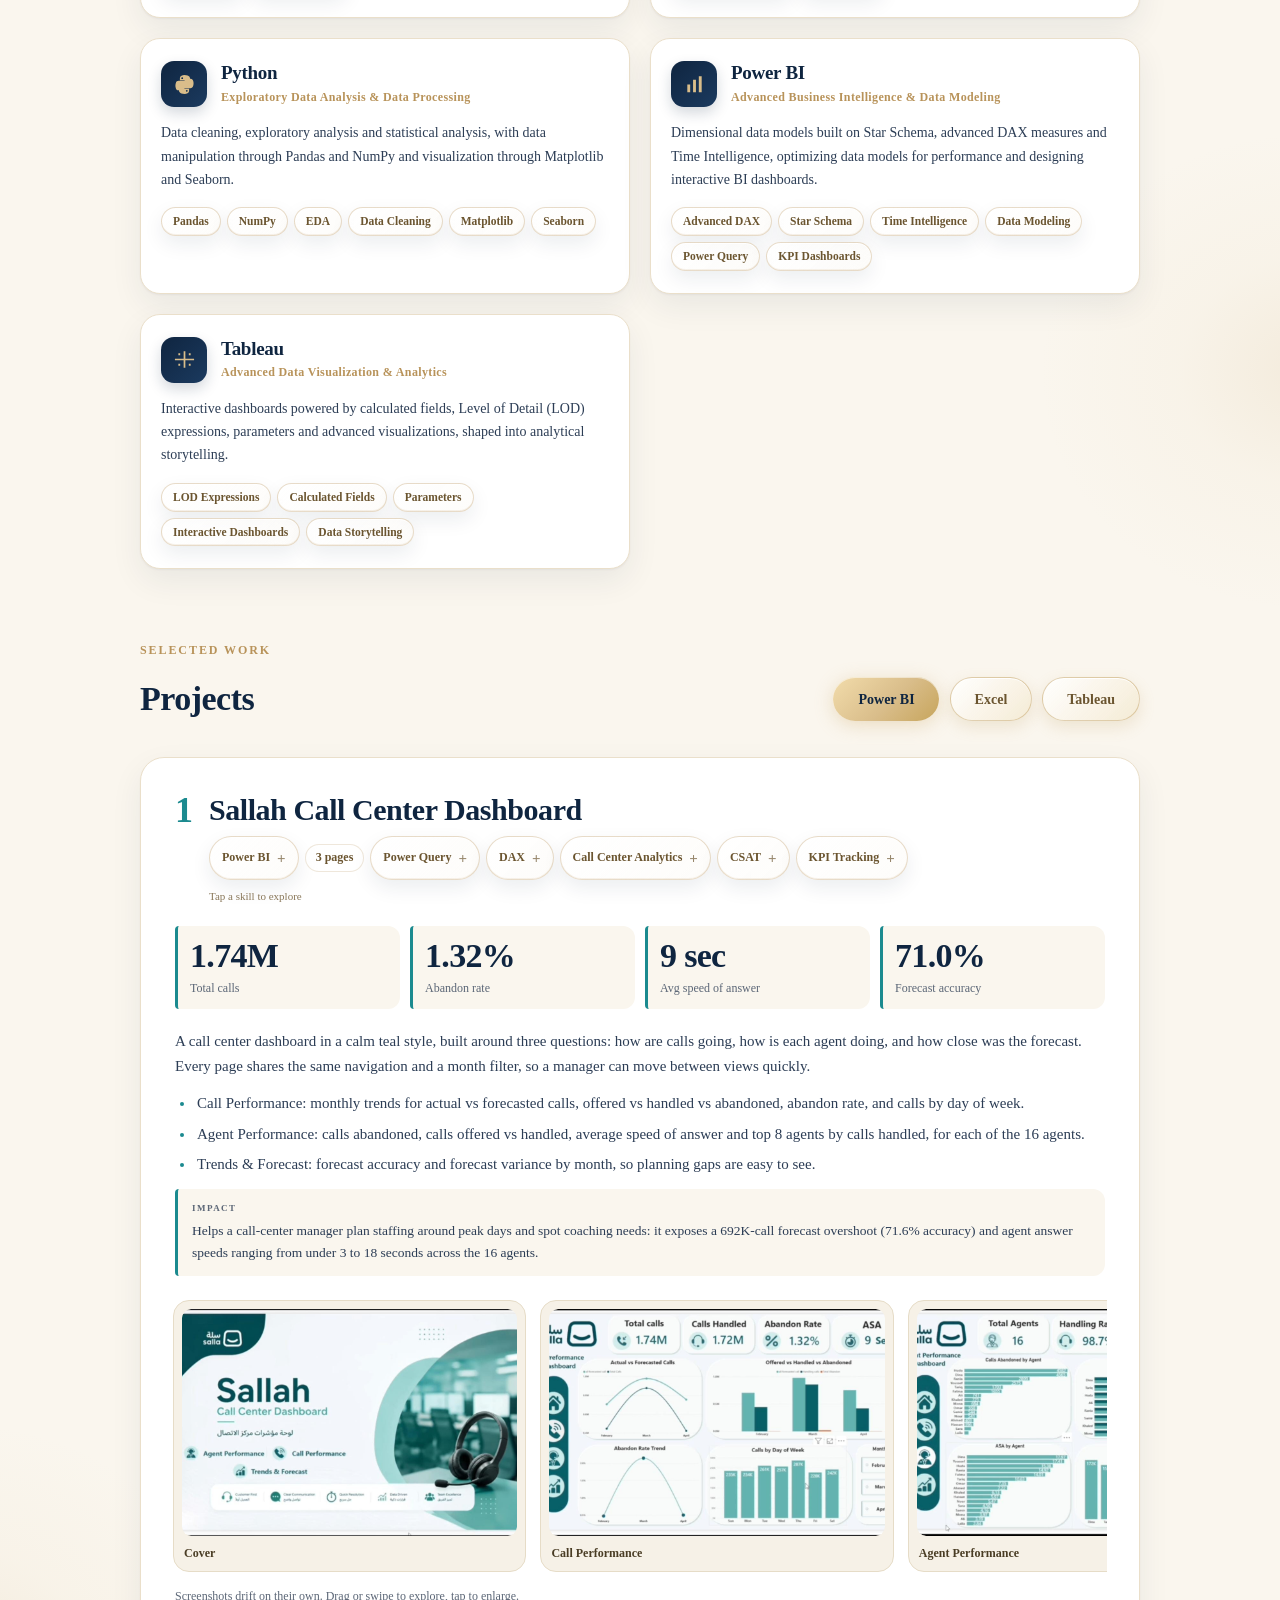
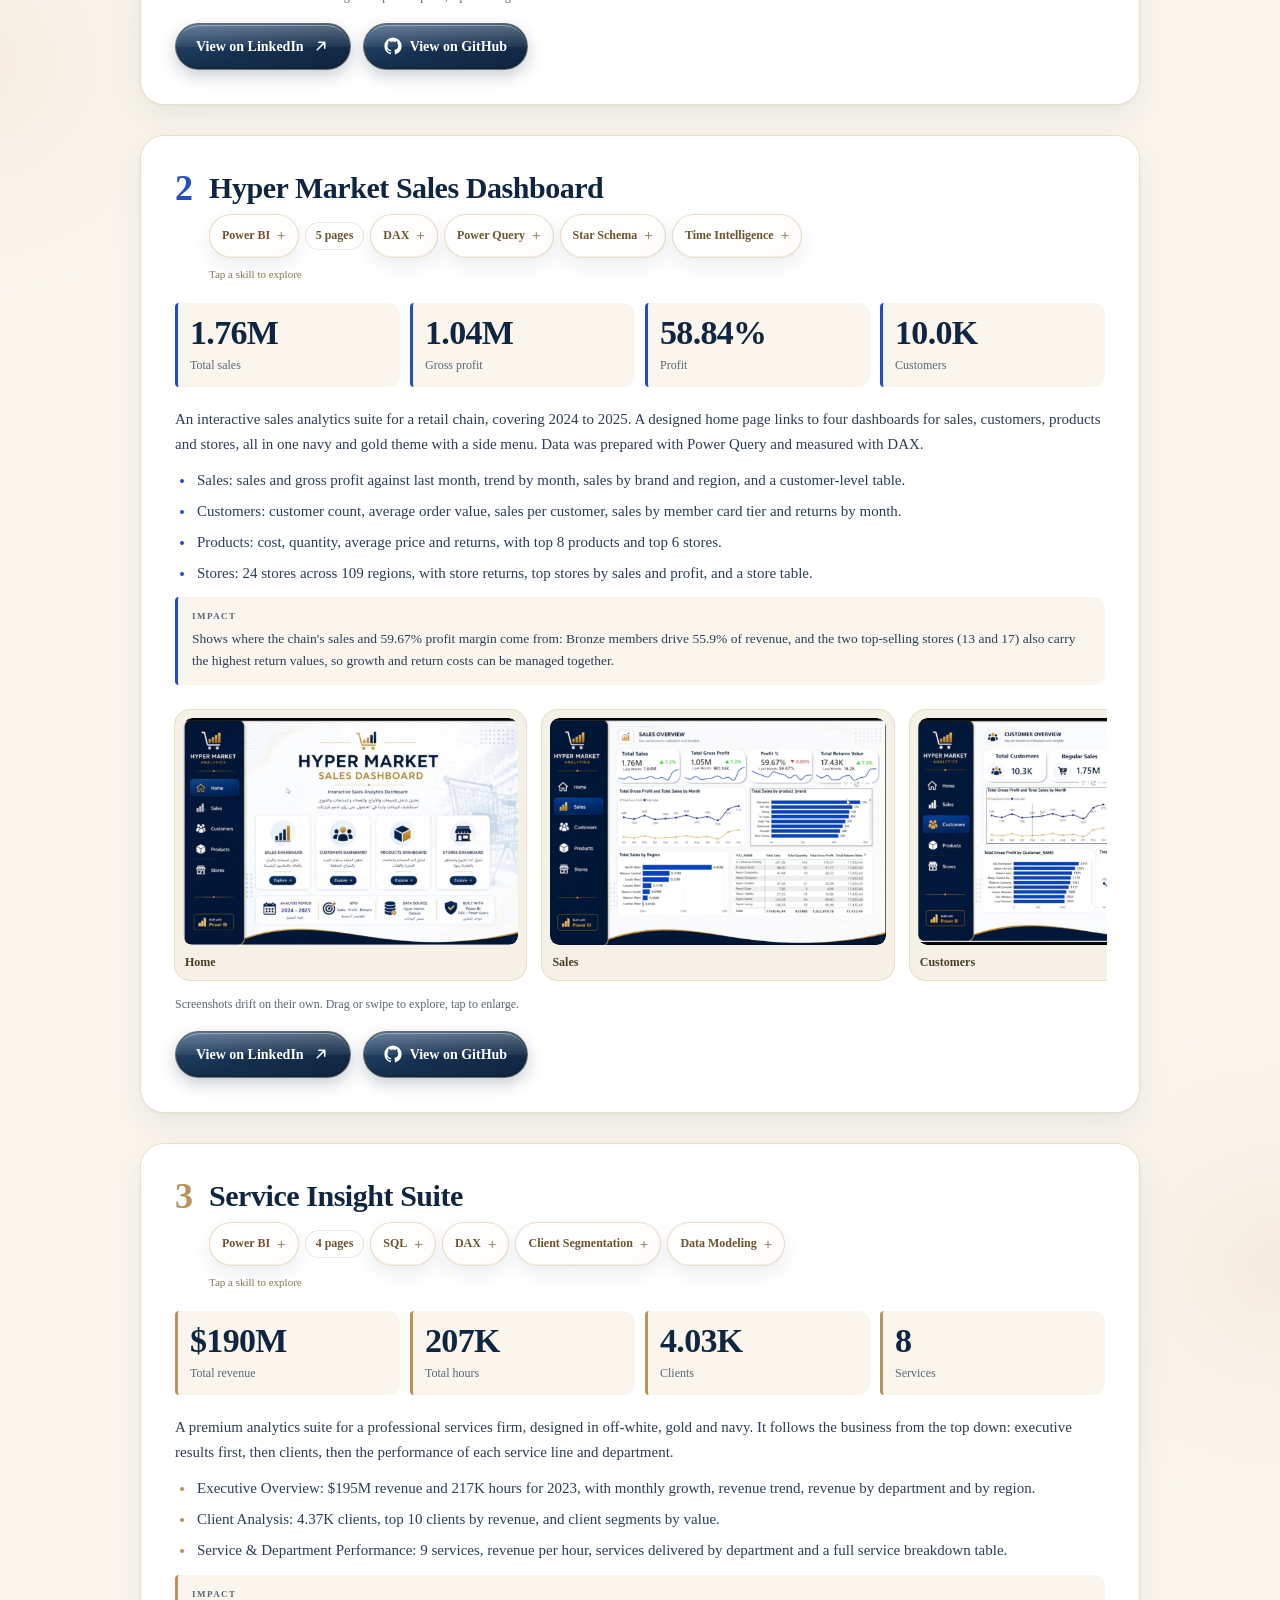
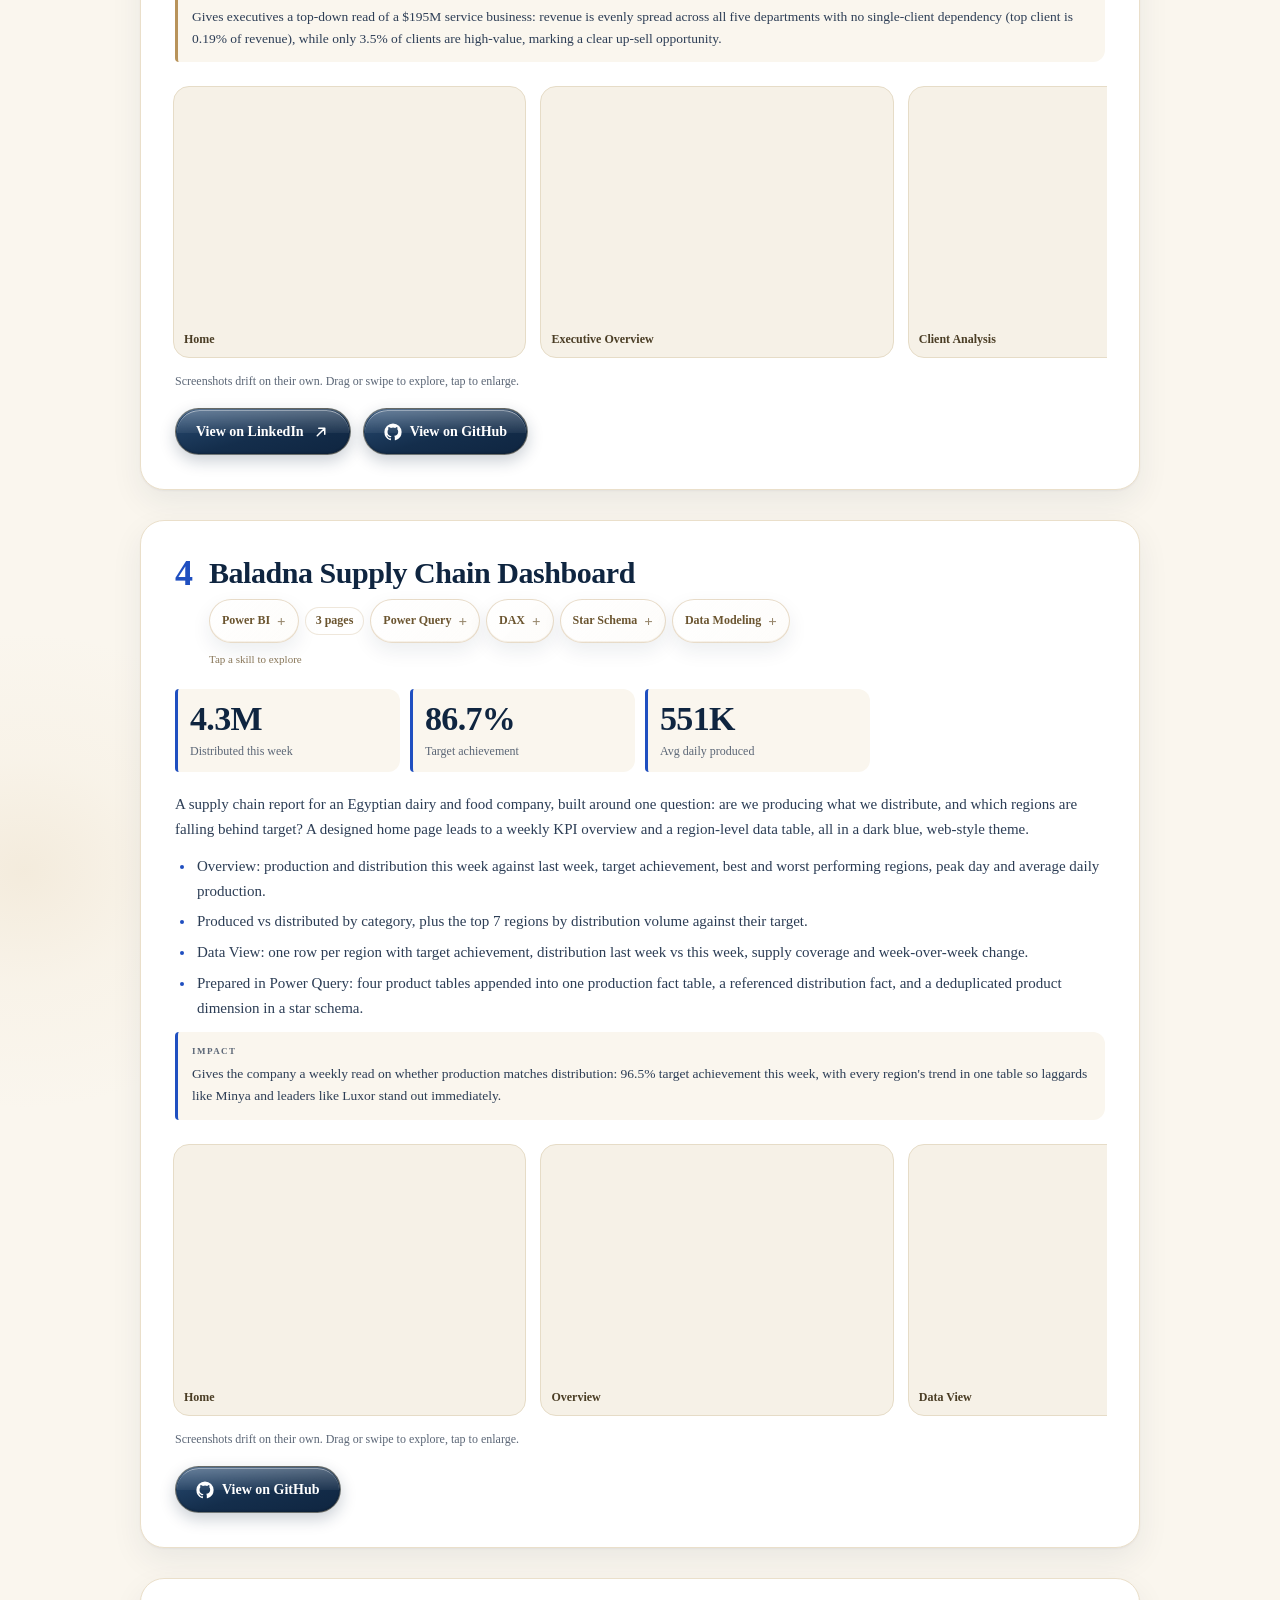
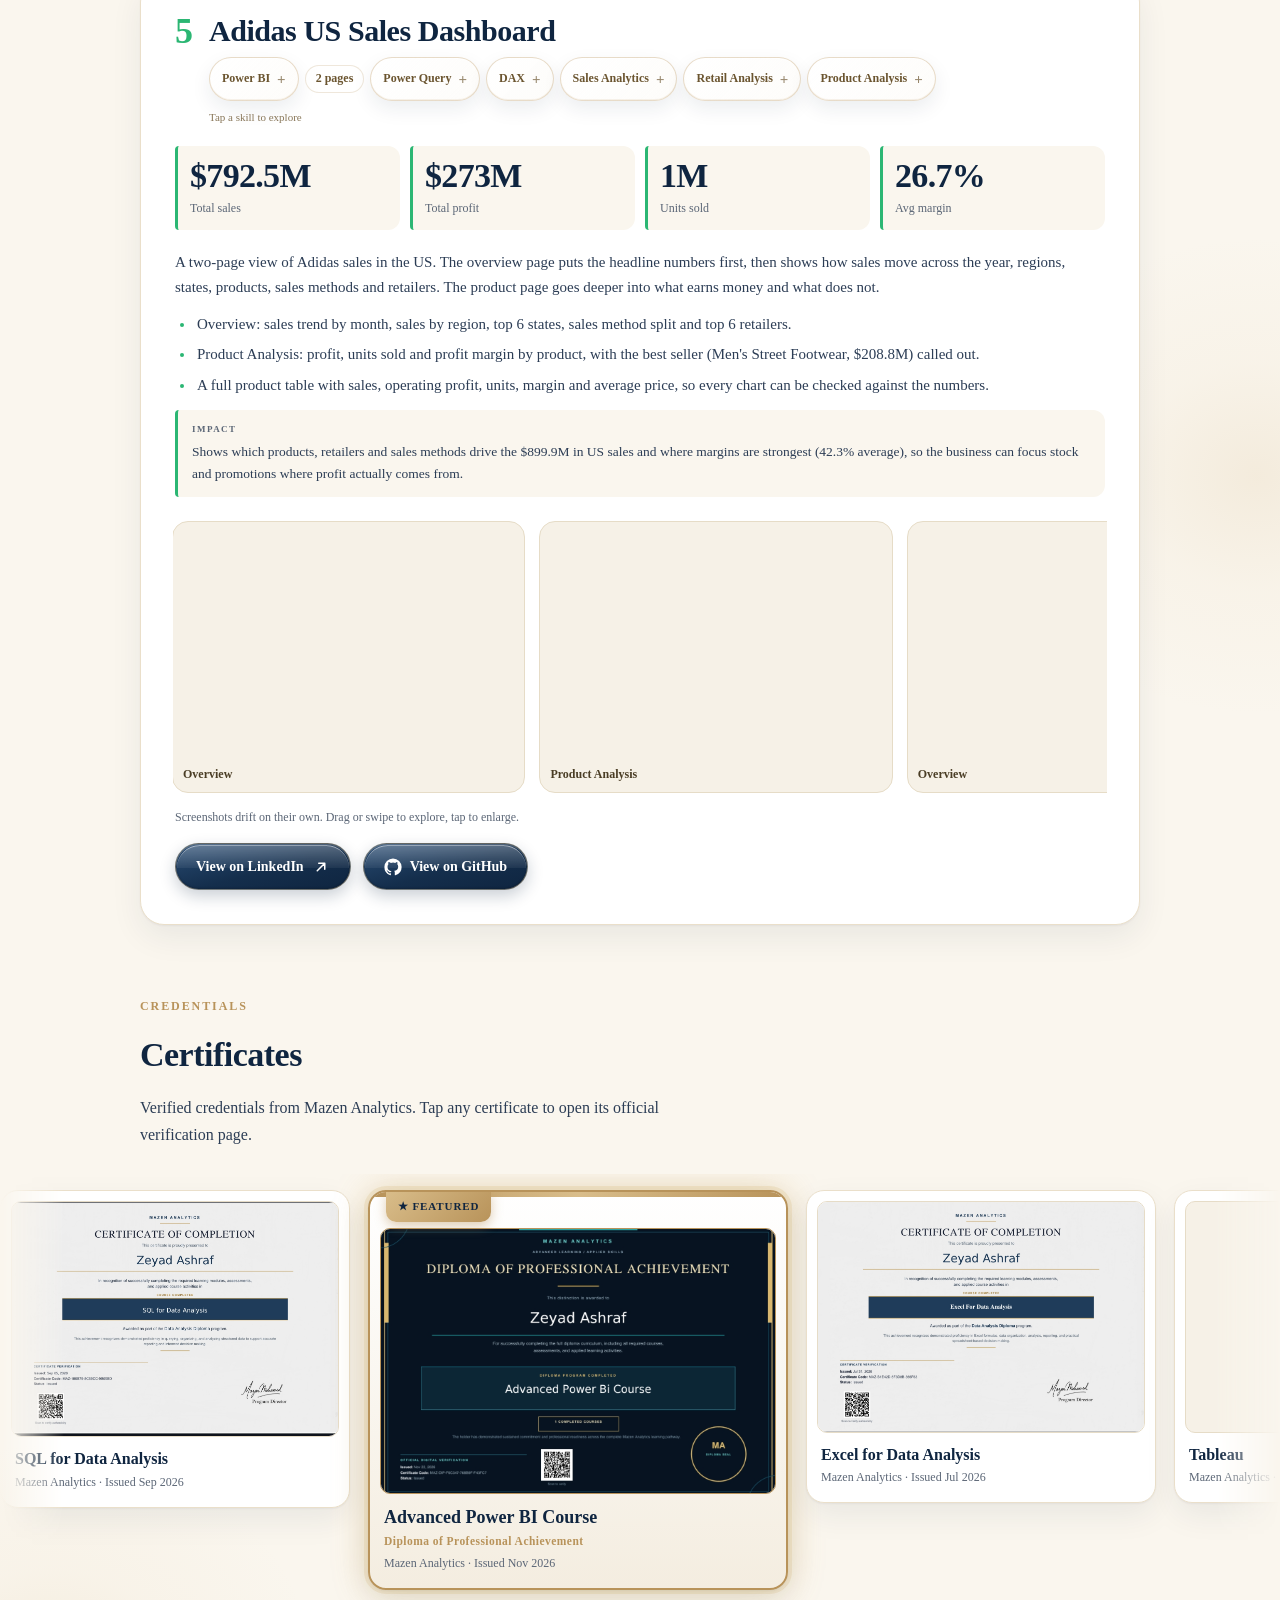
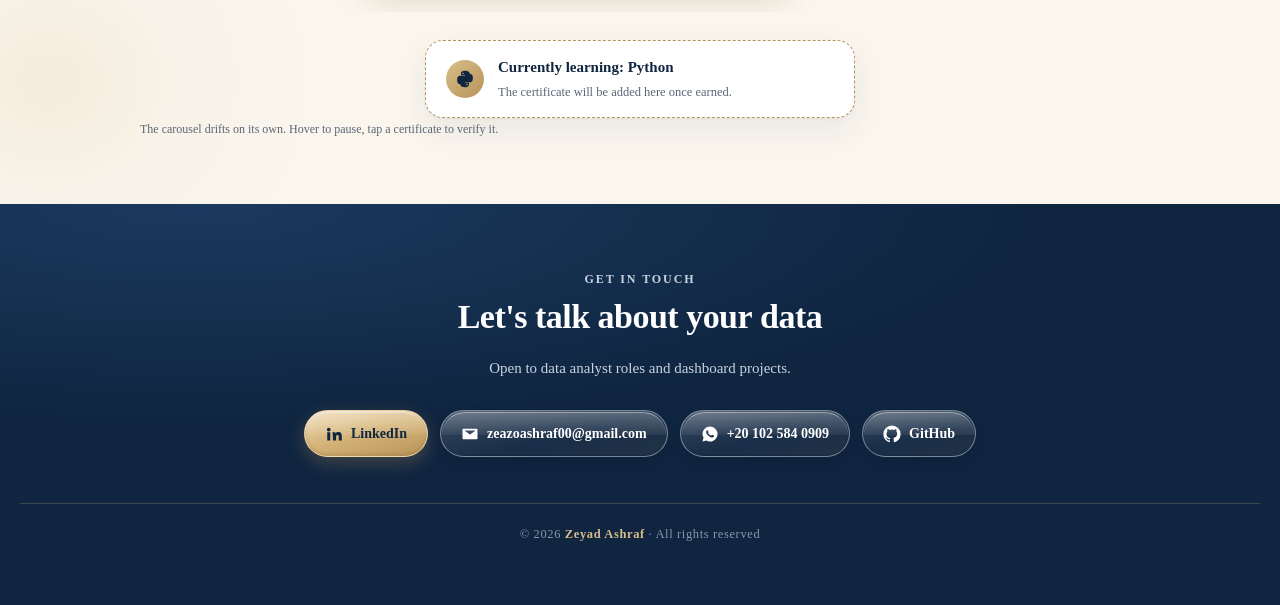
==== commit 6f0b019a: "Baladna: updated Overview screenshot (Net Production vs Distribution Gap)" ====
--- a/index.html
+++ b/index.html
@@ -24,7 +24,7 @@
 x.certs=(x.certs||[]).map(c=>({...c,img:abs(c.img)}));
 x.addPages=x.projects.reduce((a,p)=>a+(parseInt(p.pages)||1),0);
 window.__PF_X=x;window.__S=x.site=x.site||{};
-await import('./index-ext9.js');
+await import('./index-ext10.js');
 </script>
   <link rel="stylesheet" crossorigin href="./index-CV3w9LnD.css">
 <style id="pf-extra-themes">.pf-theme-purple{--accent: #7c4dcc;--accent-soft: rgba(124,77,204,.38)}.pf-theme-rose{--accent: #d1477a;--accent-soft: rgba(209,71,122,.38)}.pf-theme-orange{--accent: #e07b2e;--accent-soft: rgba(224,123,46,.38)}.pf-theme-red{--accent: #c8373b;--accent-soft: rgba(200,55,59,.38)}.pf-theme-sky{--accent: #2a8fd6;--accent-soft: rgba(42,143,214,.38)}.pf-theme-lime{--accent: #7aa62b;--accent-soft: rgba(122,166,43,.38)}.pf-dark .pf-theme-purple{--accent: #a98af0}.pf-dark .pf-theme-rose{--accent: #f27aa5}.pf-dark .pf-theme-orange{--accent: #f5a05c}.pf-dark .pf-theme-red{--accent: #f2777a}.pf-dark .pf-theme-sky{--accent: #6cc0f5}.pf-dark .pf-theme-lime{--accent: #aadb55}</style><style id="pf-hero-bars-light">.pf-hero-bars{opacity:1}.pf-hero-bars i{opacity:.22}@keyframes pf-hbl-1{0%,0.00%{opacity:.22;filter:none}3.26%,20.65%{opacity:1;filter:brightness(1.35) drop-shadow(0 0 5px rgba(217,189,138,.9))}26.09%,100%{opacity:.22;filter:none}}@keyframes pf-hbl-2{0%,9.78%{opacity:.22;filter:none}13.04%,30.43%{opacity:1;filter:brightness(1.35) drop-shadow(0 0 5px rgba(217,189,138,.9))}35.87%,100%{opacity:.22;filter:none}}@keyframes pf-hbl-3{0%,19.57%{opacity:.22;filter:none}22.83%,40.22%{opacity:1;filter:brightness(1.35) drop-shadow(0 0 5px rgba(217,189,138,.9))}45.65%,100%{opacity:.22;filter:none}}@keyframes pf-hbl-4{0%,29.35%{opacity:.22;filter:none}32.61%,50.00%{opacity:1;filter:brightness(1.35) drop-shadow(0 0 5px rgba(217,189,138,.9))}55.43%,100%{opacity:.22;filter:none}}@keyframes pf-hbl-5{0%,39.13%{opacity:.22;filter:none}42.39%,59.78%{opacity:1;filter:brightness(1.35) drop-shadow(0 0 5px rgba(217,189,138,.9))}65.22%,100%{opacity:.22;filter:none}}@keyframes pf-hbl-6{0%,48.91%{opacity:.22;filter:none}52.17%,69.57%{opacity:1;filter:brightness(1.35) drop-shadow(0 0 5px rgba(217,189,138,.9))}75.00%,100%{opacity:.22;filter:none}}.pf-js .pf-loaded .pf-hero-bars i:nth-child(1){animation:pf-bar-in 1.1s var(--ease) .15s both,pf-hbl-1 4.6s ease-in-out 1.9s infinite}.pf-js .pf-loaded .pf-hero-bars i:nth-child(2){animation:pf-bar-in 1.1s var(--ease) .25s both,pf-hbl-2 4.6s ease-in-out 1.9s infinite}.pf-js .pf-loaded .pf-hero-bars i:nth-child(3){animation:pf-bar-in 1.1s var(--ease) .35s both,pf-hbl-3 4.6s ease-in-out 1.9s infinite}.pf-js .pf-loaded .pf-hero-bars i:nth-child(4){animation:pf-bar-in 1.1s var(--ease) .45s both,pf-hbl-4 4.6s ease-in-out 1.9s infinite}.pf-js .pf-loaded .pf-hero-bars i:nth-child(5){animation:pf-bar-in 1.1s var(--ease) .55s both,pf-hbl-5 4.6s ease-in-out 1.9s infinite}.pf-js .pf-loaded .pf-hero-bars i:nth-child(6){animation:pf-bar-in 1.1s var(--ease) .65s both,pf-hbl-6 4.6s ease-in-out 1.9s infinite}</style></head><body><div id="root"></div></body></html>
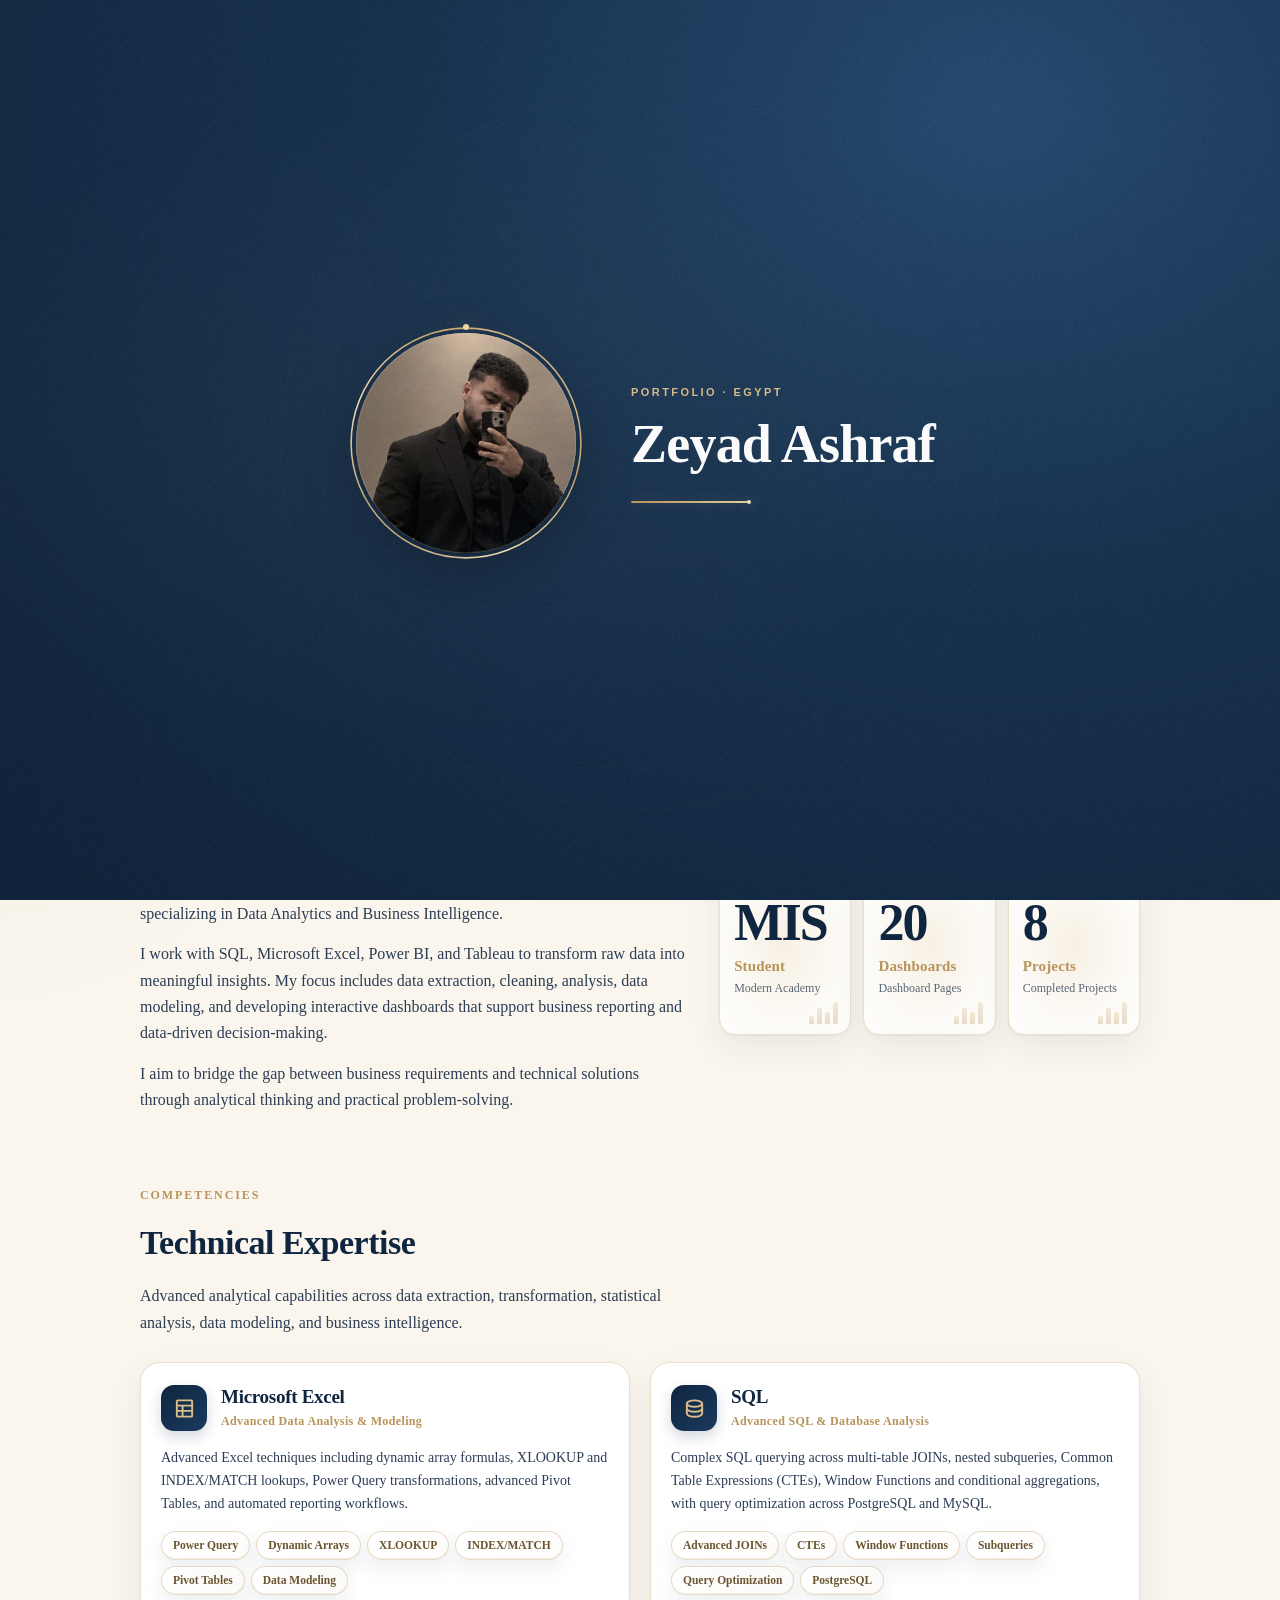
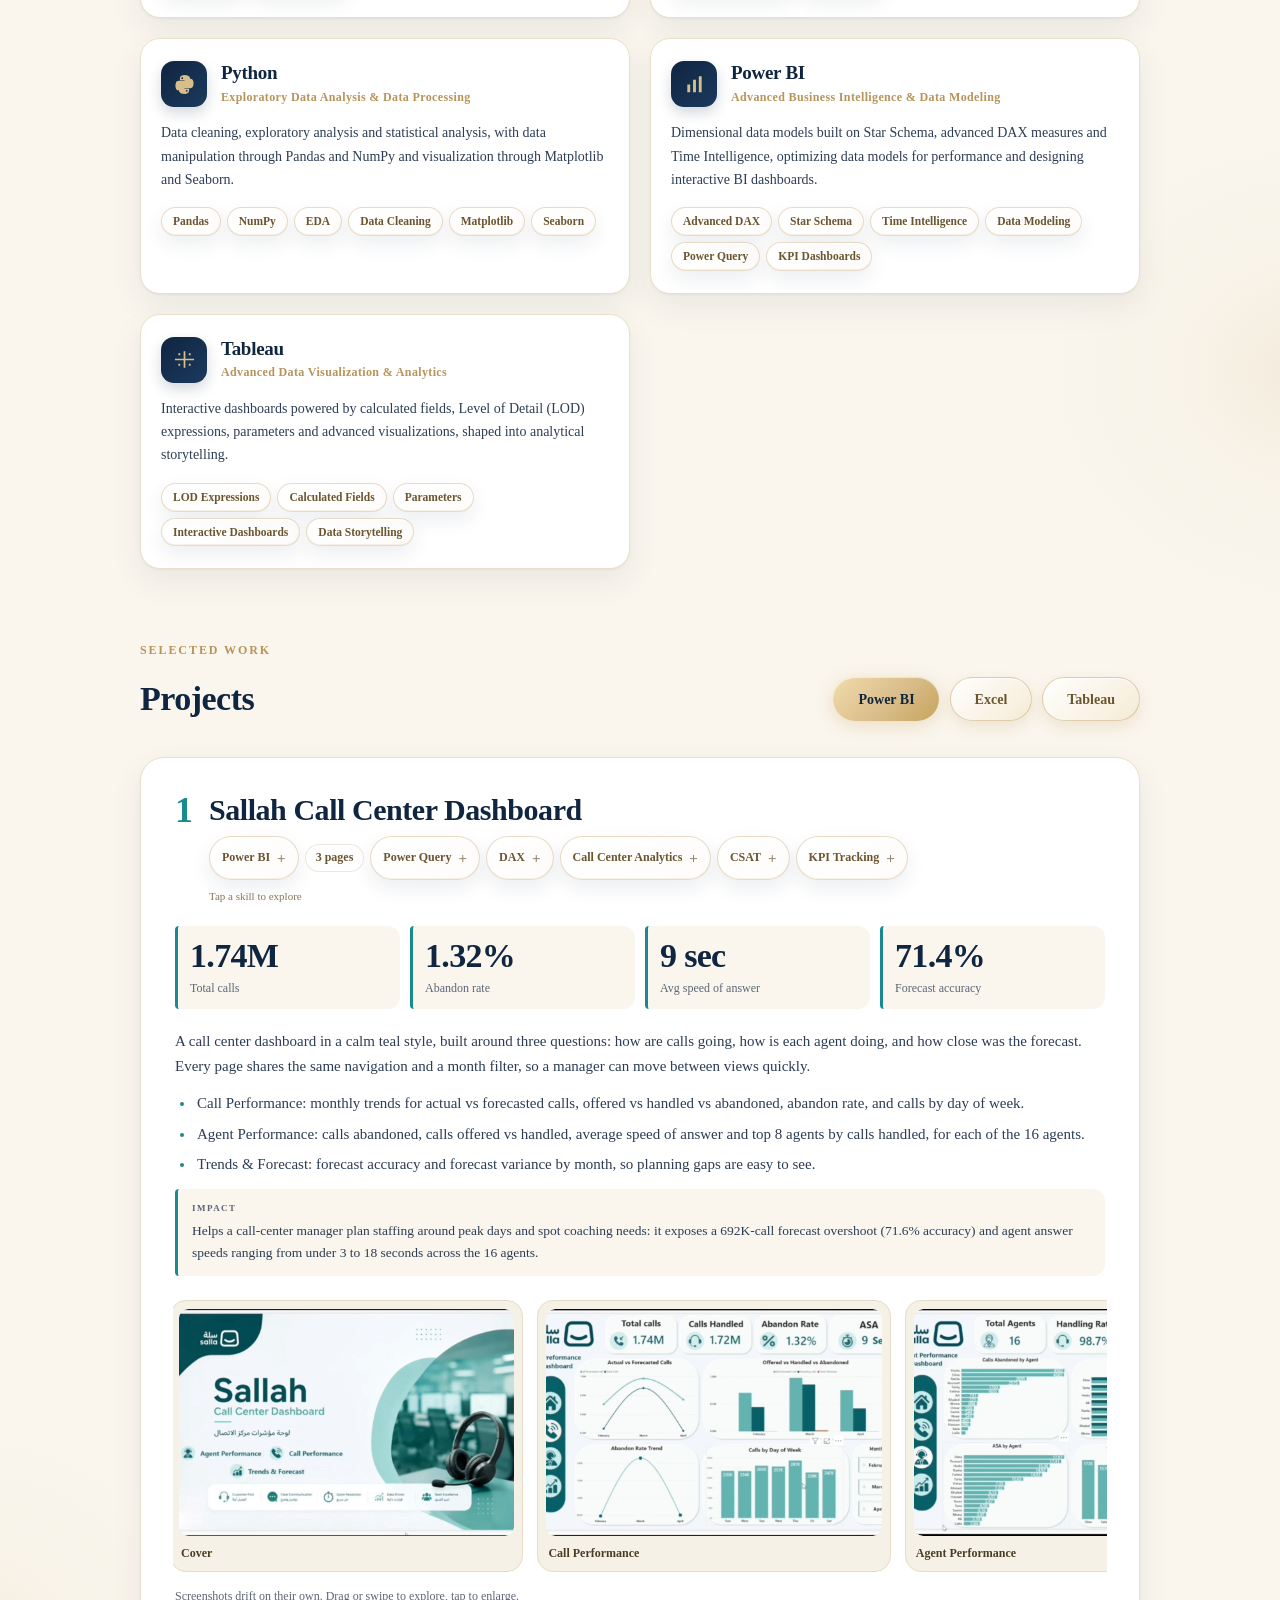
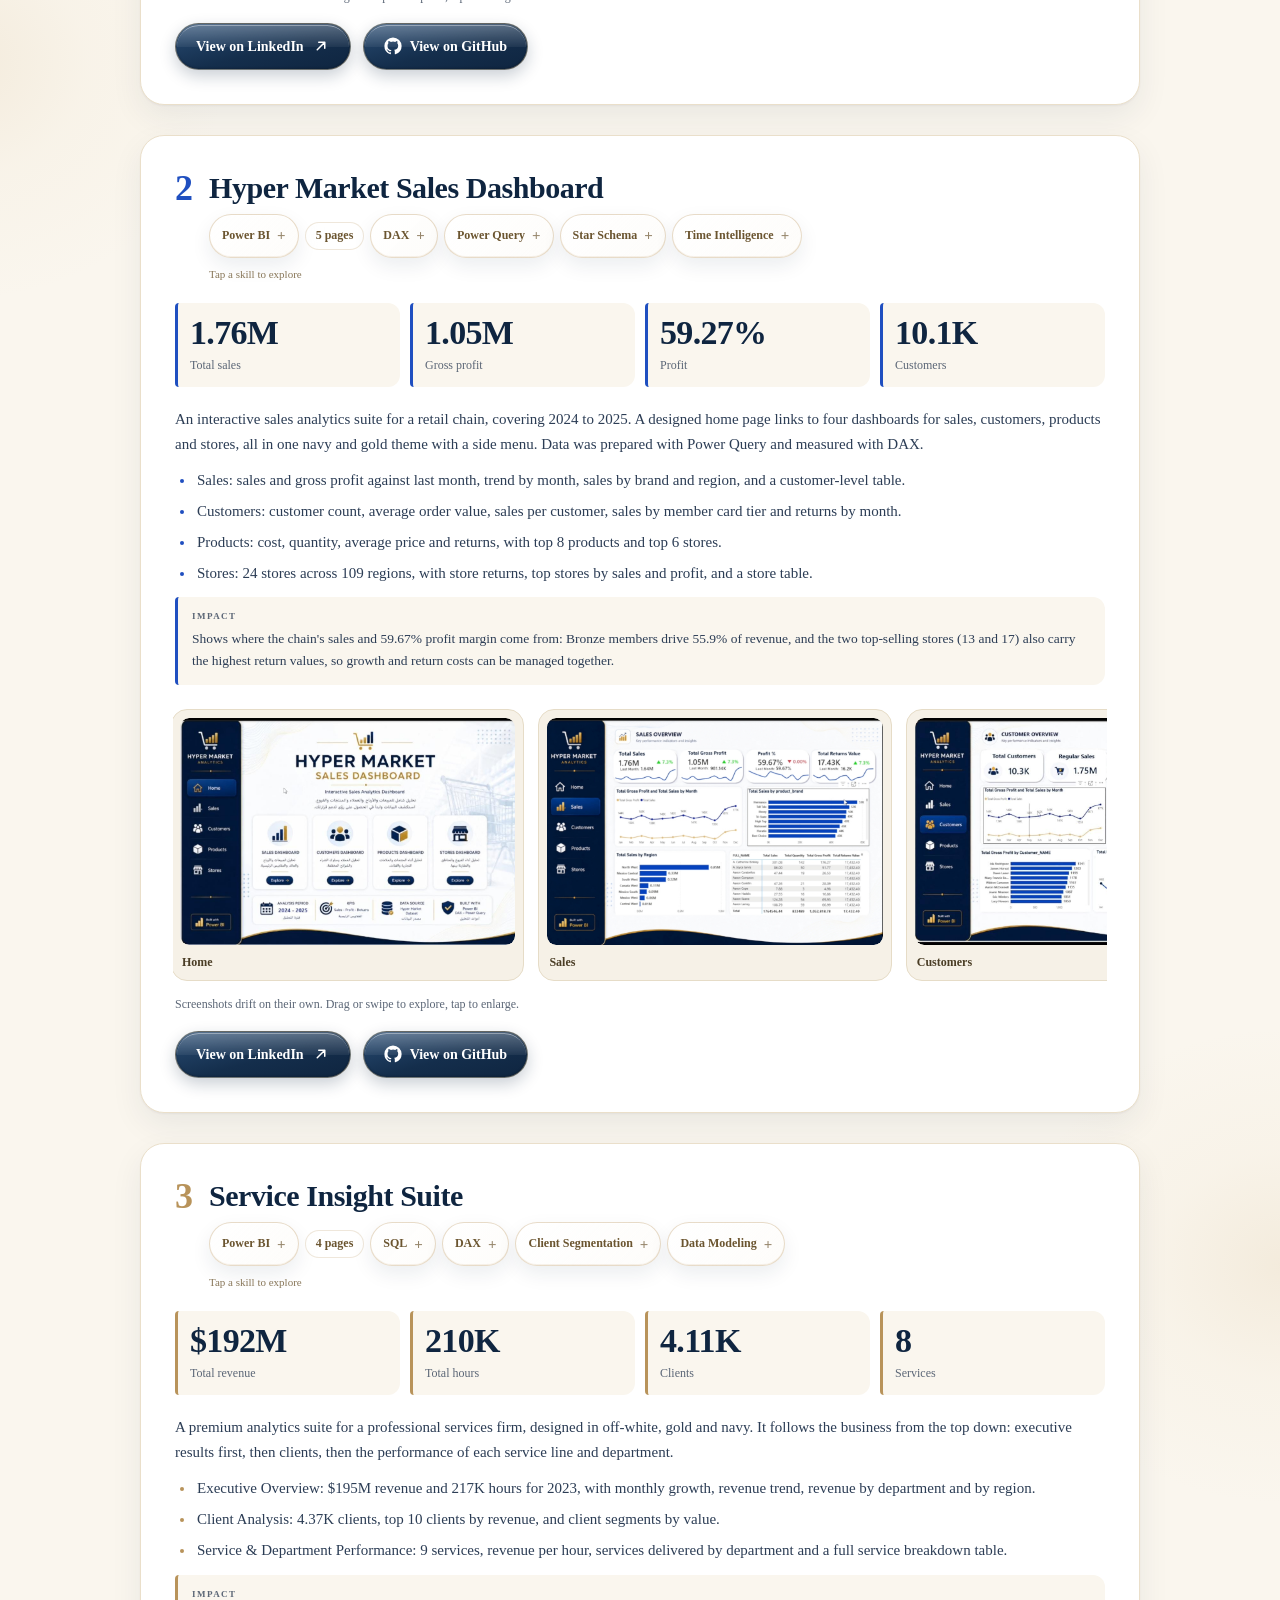
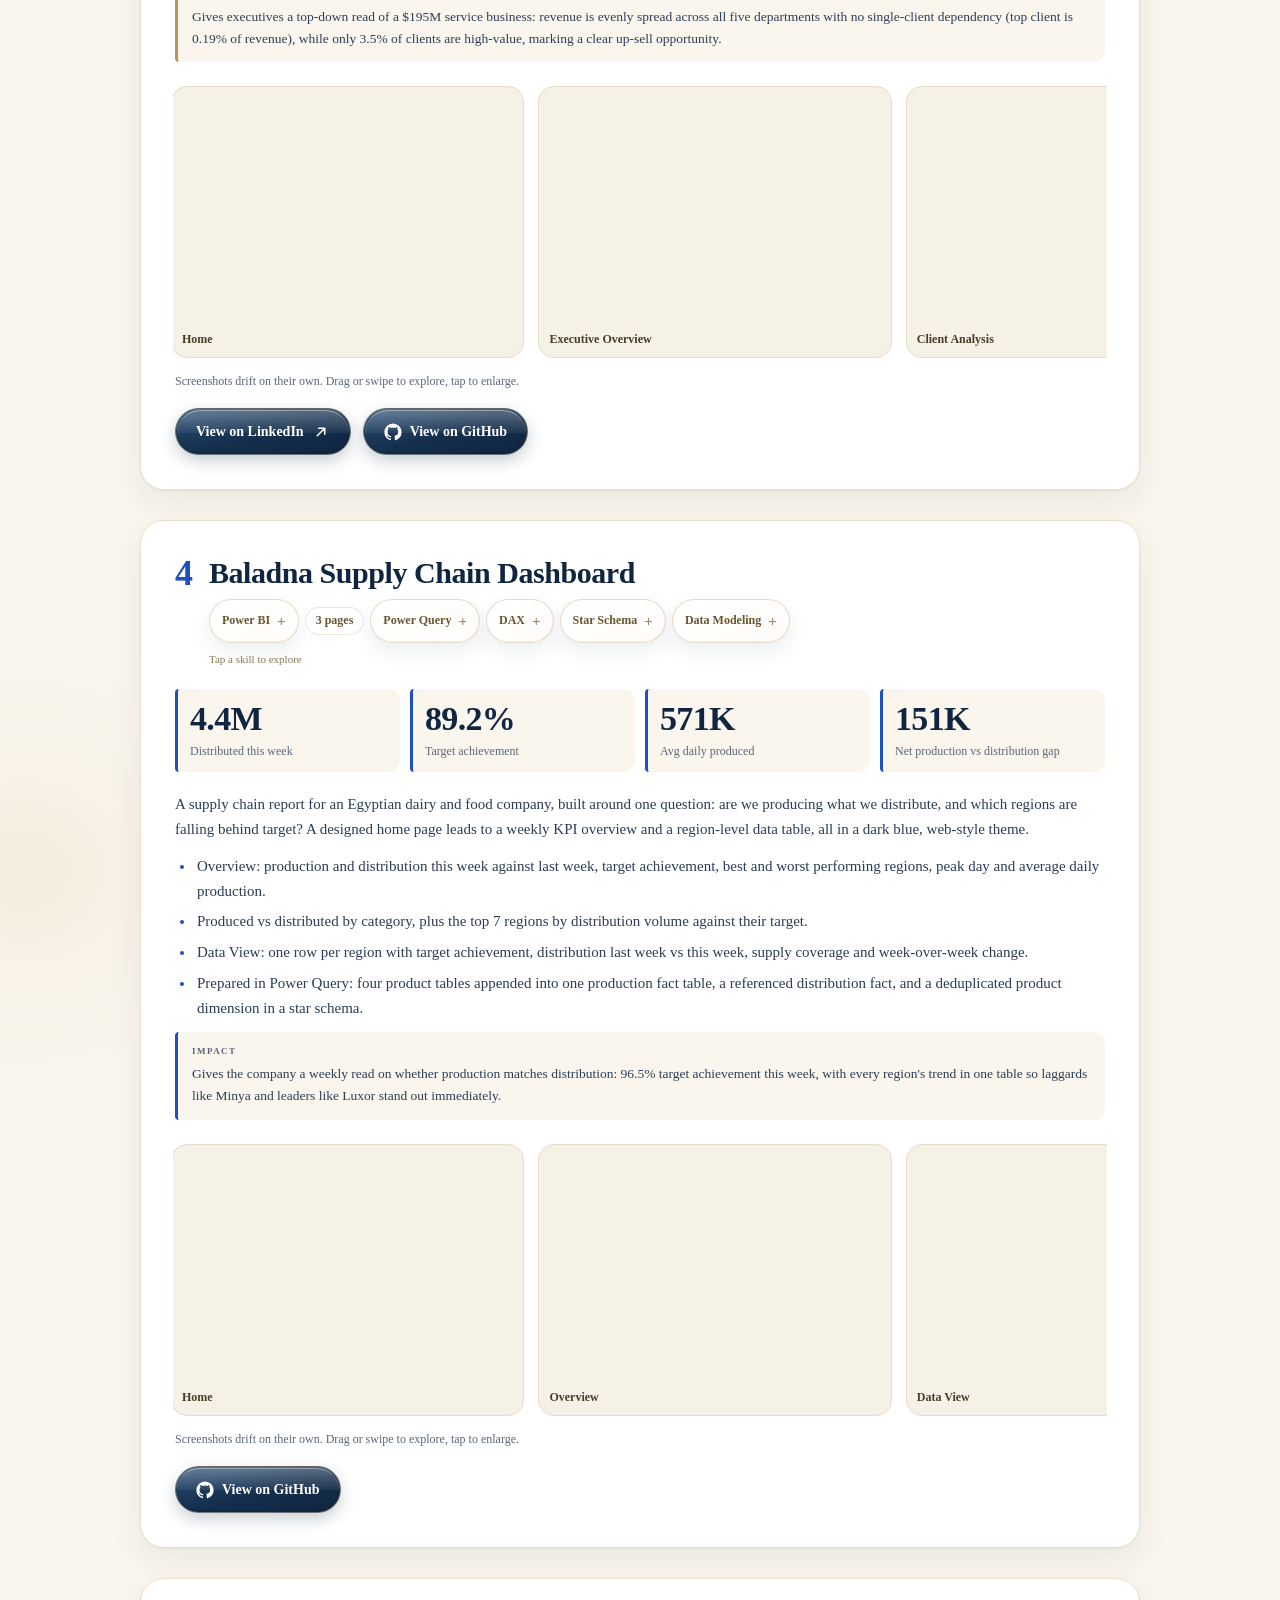
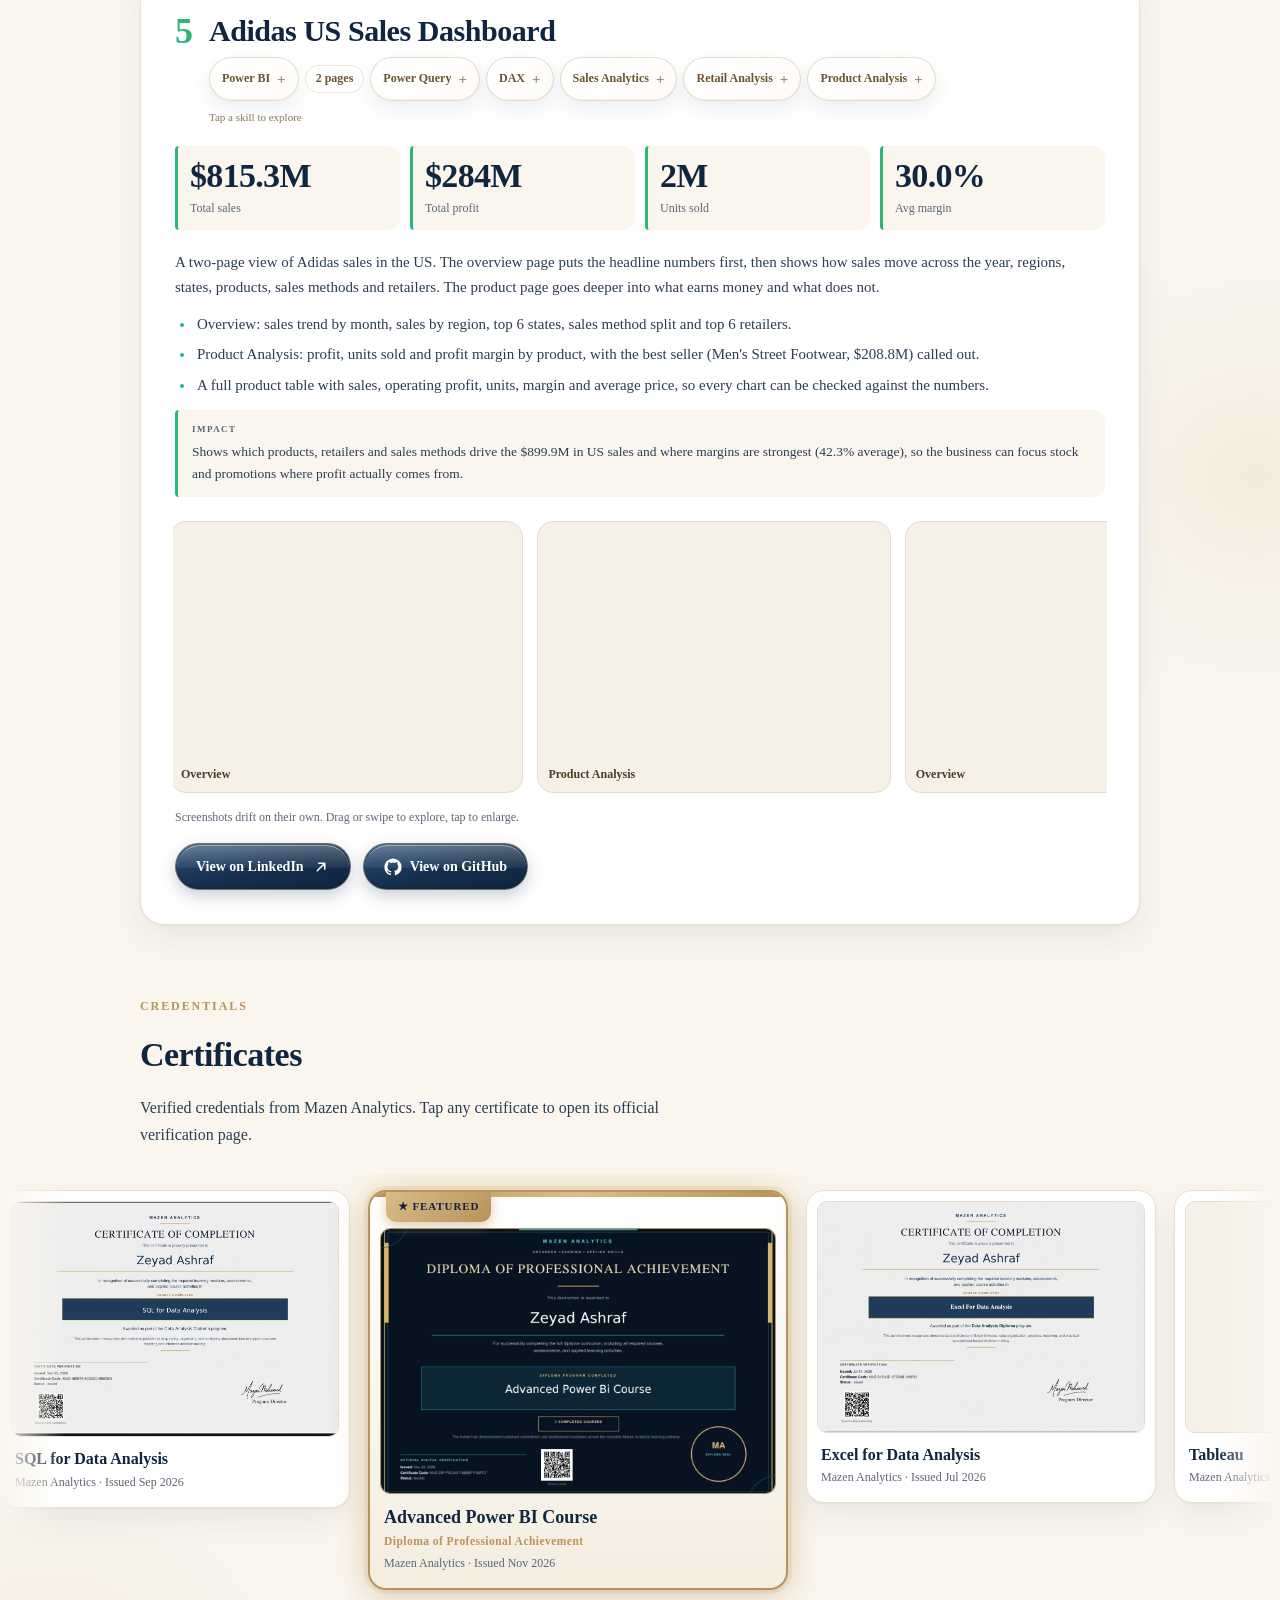
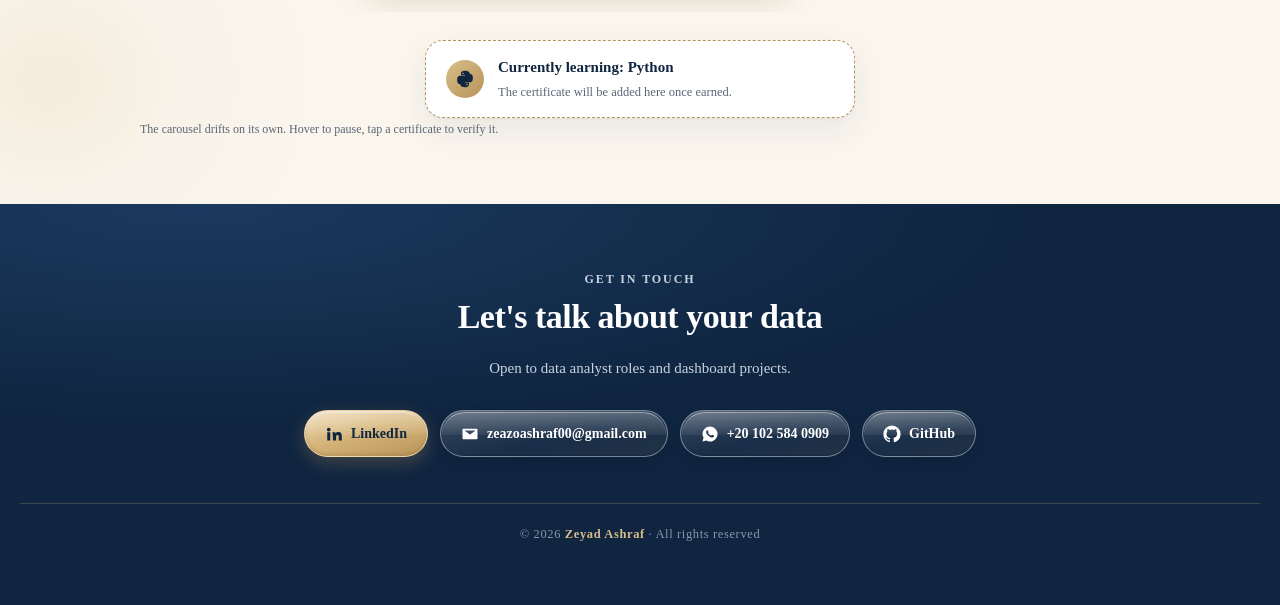
==== commit e32ed33c: "Baladna: add Net production vs distribution gap metric (184K)" ====
--- a/index.html
+++ b/index.html
@@ -24,7 +24,7 @@
 x.certs=(x.certs||[]).map(c=>({...c,img:abs(c.img)}));
 x.addPages=x.projects.reduce((a,p)=>a+(parseInt(p.pages)||1),0);
 window.__PF_X=x;window.__S=x.site=x.site||{};
-await import('./index-ext10.js');
+await import('./index-ext11.js');
 </script>
   <link rel="stylesheet" crossorigin href="./index-CV3w9LnD.css">
 <style id="pf-extra-themes">.pf-theme-purple{--accent: #7c4dcc;--accent-soft: rgba(124,77,204,.38)}.pf-theme-rose{--accent: #d1477a;--accent-soft: rgba(209,71,122,.38)}.pf-theme-orange{--accent: #e07b2e;--accent-soft: rgba(224,123,46,.38)}.pf-theme-red{--accent: #c8373b;--accent-soft: rgba(200,55,59,.38)}.pf-theme-sky{--accent: #2a8fd6;--accent-soft: rgba(42,143,214,.38)}.pf-theme-lime{--accent: #7aa62b;--accent-soft: rgba(122,166,43,.38)}.pf-dark .pf-theme-purple{--accent: #a98af0}.pf-dark .pf-theme-rose{--accent: #f27aa5}.pf-dark .pf-theme-orange{--accent: #f5a05c}.pf-dark .pf-theme-red{--accent: #f2777a}.pf-dark .pf-theme-sky{--accent: #6cc0f5}.pf-dark .pf-theme-lime{--accent: #aadb55}</style><style id="pf-hero-bars-light">.pf-hero-bars{opacity:1}.pf-hero-bars i{opacity:.22}@keyframes pf-hbl-1{0%,0.00%{opacity:.22;filter:none}3.26%,20.65%{opacity:1;filter:brightness(1.35) drop-shadow(0 0 5px rgba(217,189,138,.9))}26.09%,100%{opacity:.22;filter:none}}@keyframes pf-hbl-2{0%,9.78%{opacity:.22;filter:none}13.04%,30.43%{opacity:1;filter:brightness(1.35) drop-shadow(0 0 5px rgba(217,189,138,.9))}35.87%,100%{opacity:.22;filter:none}}@keyframes pf-hbl-3{0%,19.57%{opacity:.22;filter:none}22.83%,40.22%{opacity:1;filter:brightness(1.35) drop-shadow(0 0 5px rgba(217,189,138,.9))}45.65%,100%{opacity:.22;filter:none}}@keyframes pf-hbl-4{0%,29.35%{opacity:.22;filter:none}32.61%,50.00%{opacity:1;filter:brightness(1.35) drop-shadow(0 0 5px rgba(217,189,138,.9))}55.43%,100%{opacity:.22;filter:none}}@keyframes pf-hbl-5{0%,39.13%{opacity:.22;filter:none}42.39%,59.78%{opacity:1;filter:brightness(1.35) drop-shadow(0 0 5px rgba(217,189,138,.9))}65.22%,100%{opacity:.22;filter:none}}@keyframes pf-hbl-6{0%,48.91%{opacity:.22;filter:none}52.17%,69.57%{opacity:1;filter:brightness(1.35) drop-shadow(0 0 5px rgba(217,189,138,.9))}75.00%,100%{opacity:.22;filter:none}}.pf-js .pf-loaded .pf-hero-bars i:nth-child(1){animation:pf-bar-in 1.1s var(--ease) .15s both,pf-hbl-1 4.6s ease-in-out 1.9s infinite}.pf-js .pf-loaded .pf-hero-bars i:nth-child(2){animation:pf-bar-in 1.1s var(--ease) .25s both,pf-hbl-2 4.6s ease-in-out 1.9s infinite}.pf-js .pf-loaded .pf-hero-bars i:nth-child(3){animation:pf-bar-in 1.1s var(--ease) .35s both,pf-hbl-3 4.6s ease-in-out 1.9s infinite}.pf-js .pf-loaded .pf-hero-bars i:nth-child(4){animation:pf-bar-in 1.1s var(--ease) .45s both,pf-hbl-4 4.6s ease-in-out 1.9s infinite}.pf-js .pf-loaded .pf-hero-bars i:nth-child(5){animation:pf-bar-in 1.1s var(--ease) .55s both,pf-hbl-5 4.6s ease-in-out 1.9s infinite}.pf-js .pf-loaded .pf-hero-bars i:nth-child(6){animation:pf-bar-in 1.1s var(--ease) .65s both,pf-hbl-6 4.6s ease-in-out 1.9s infinite}</style></head><body><div id="root"></div></body></html>
